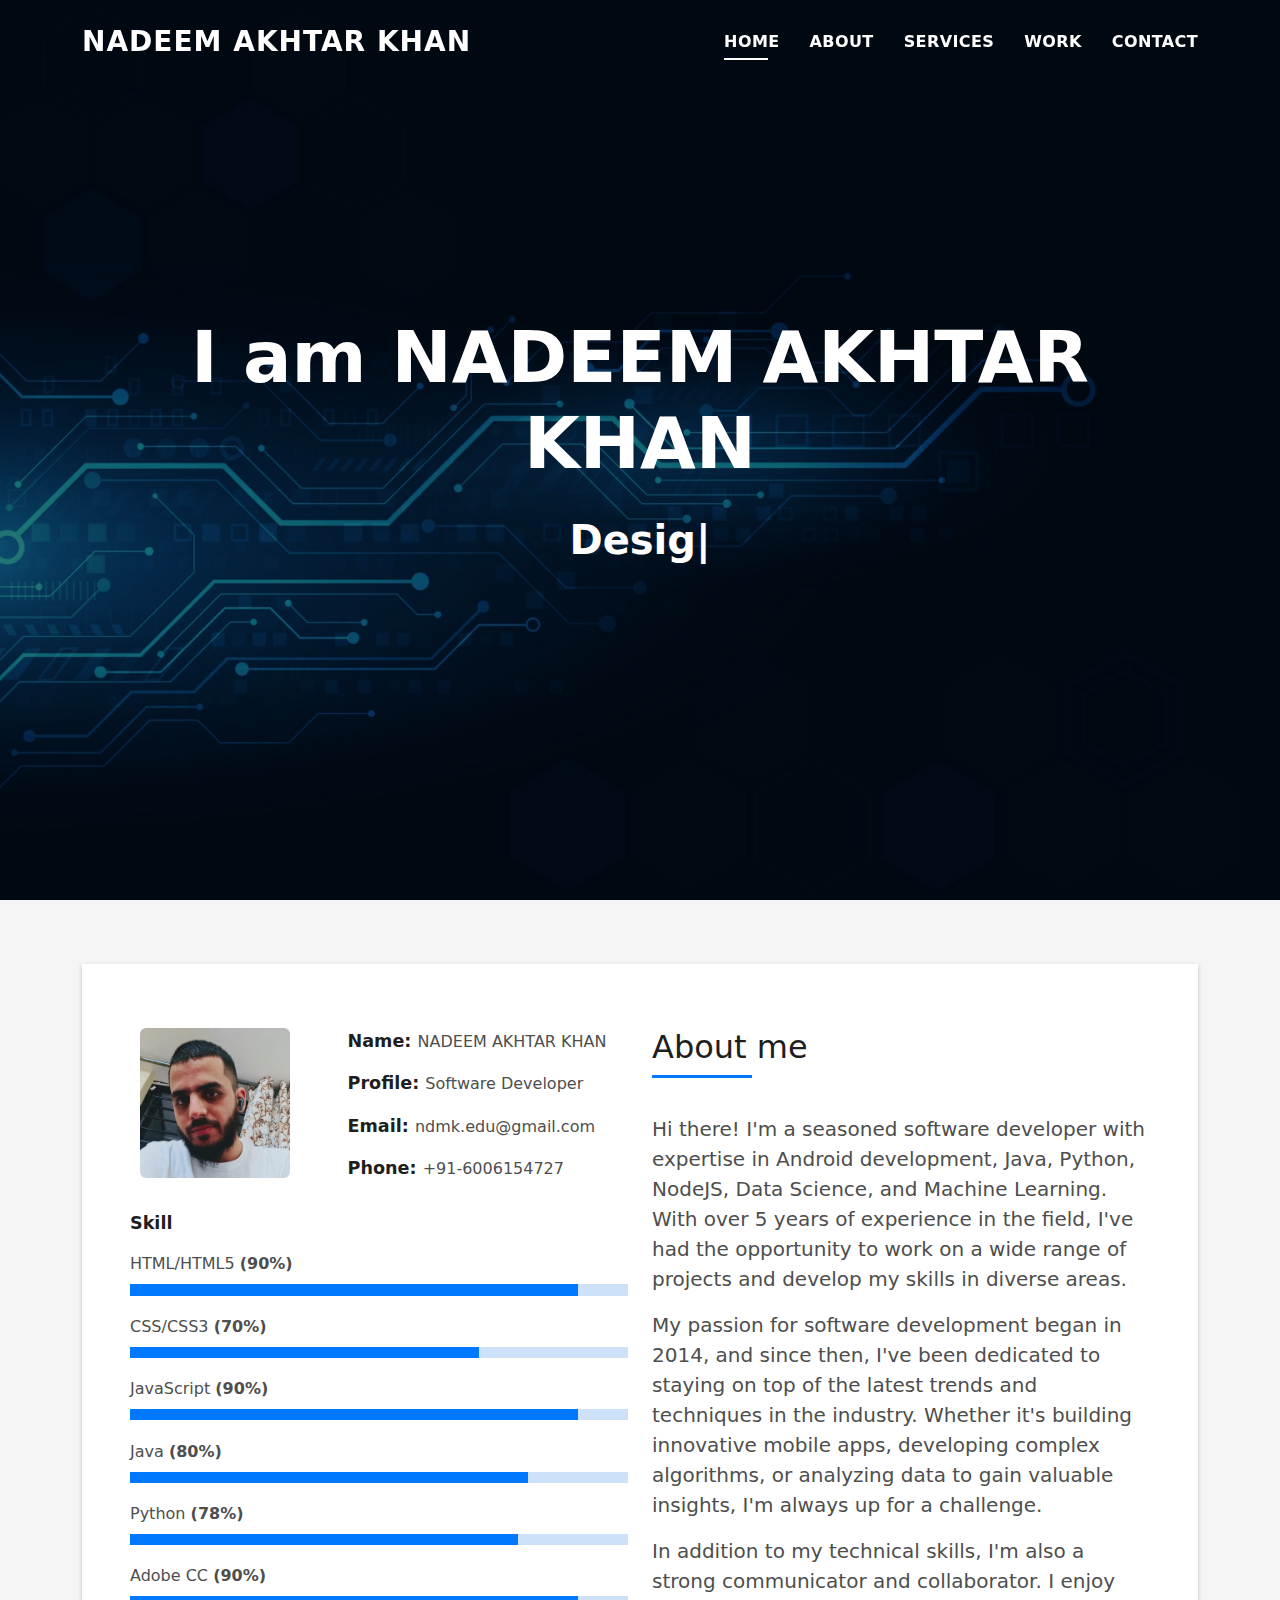
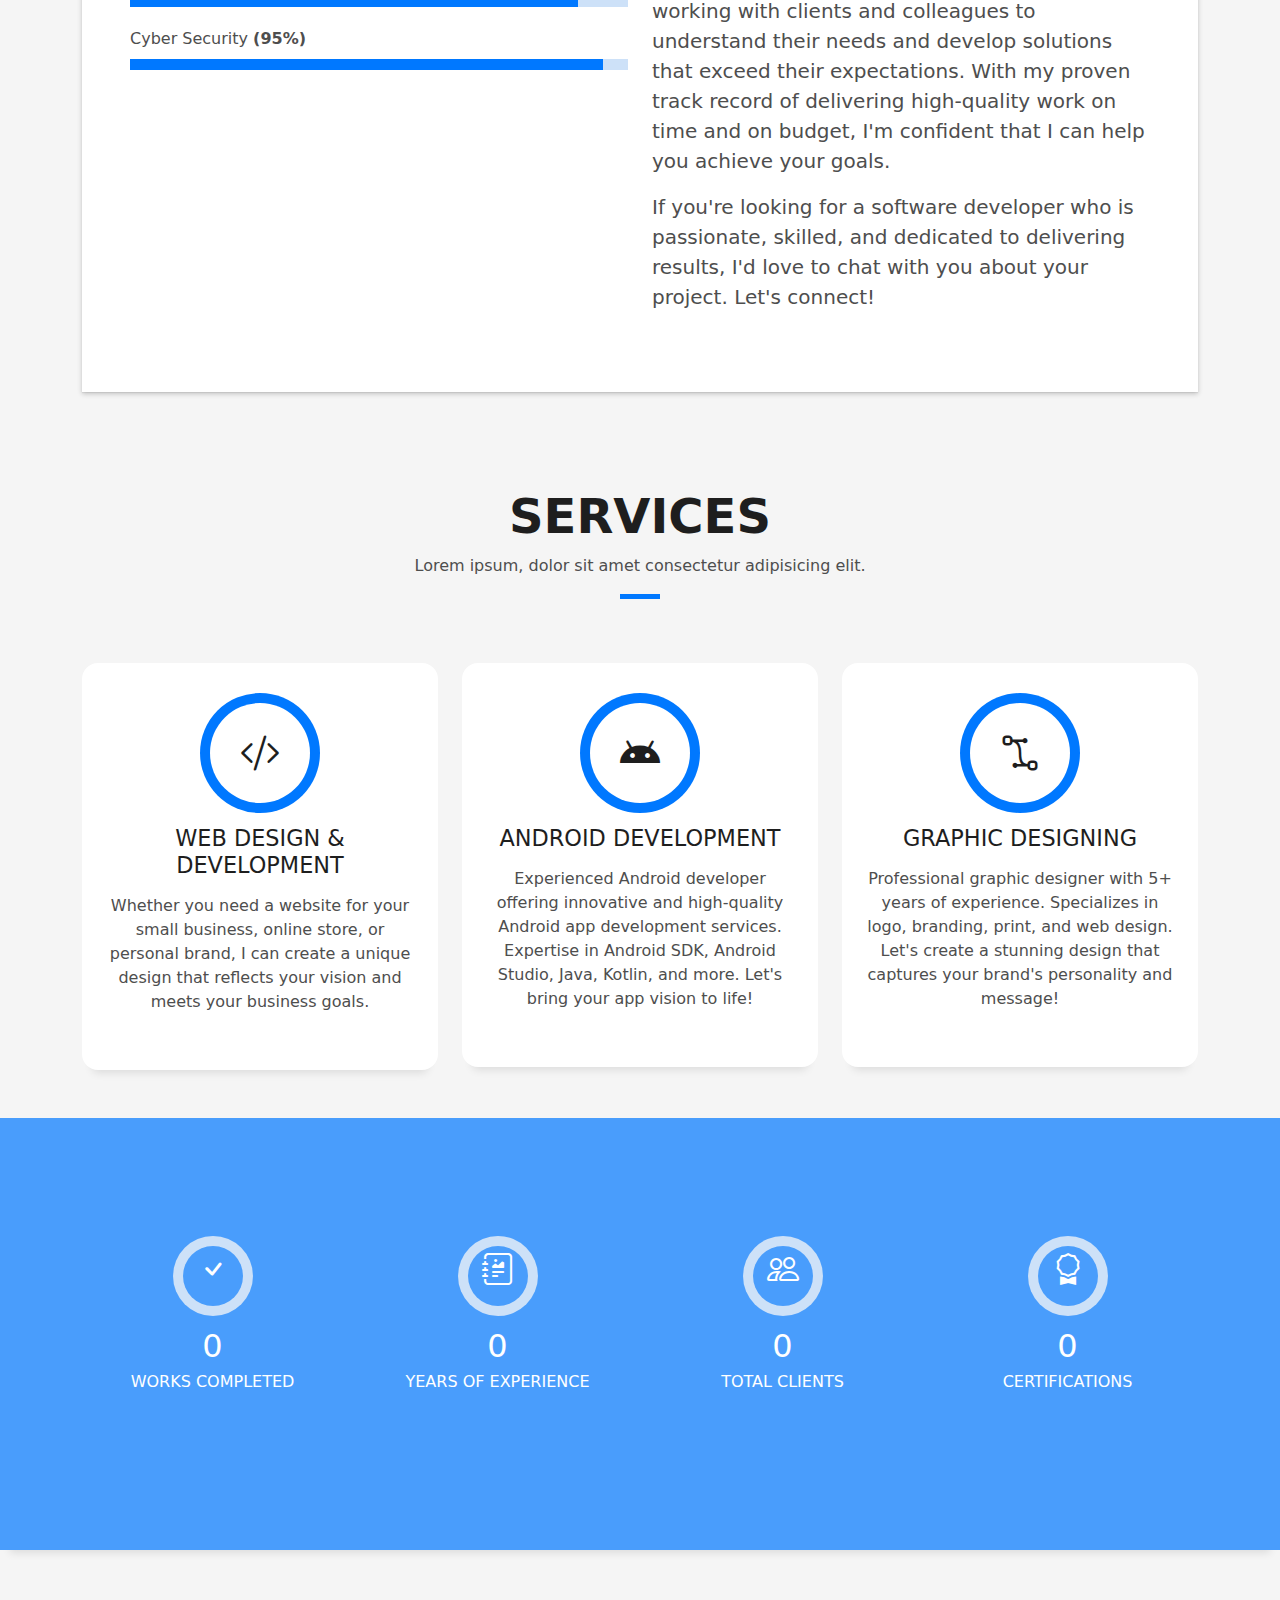
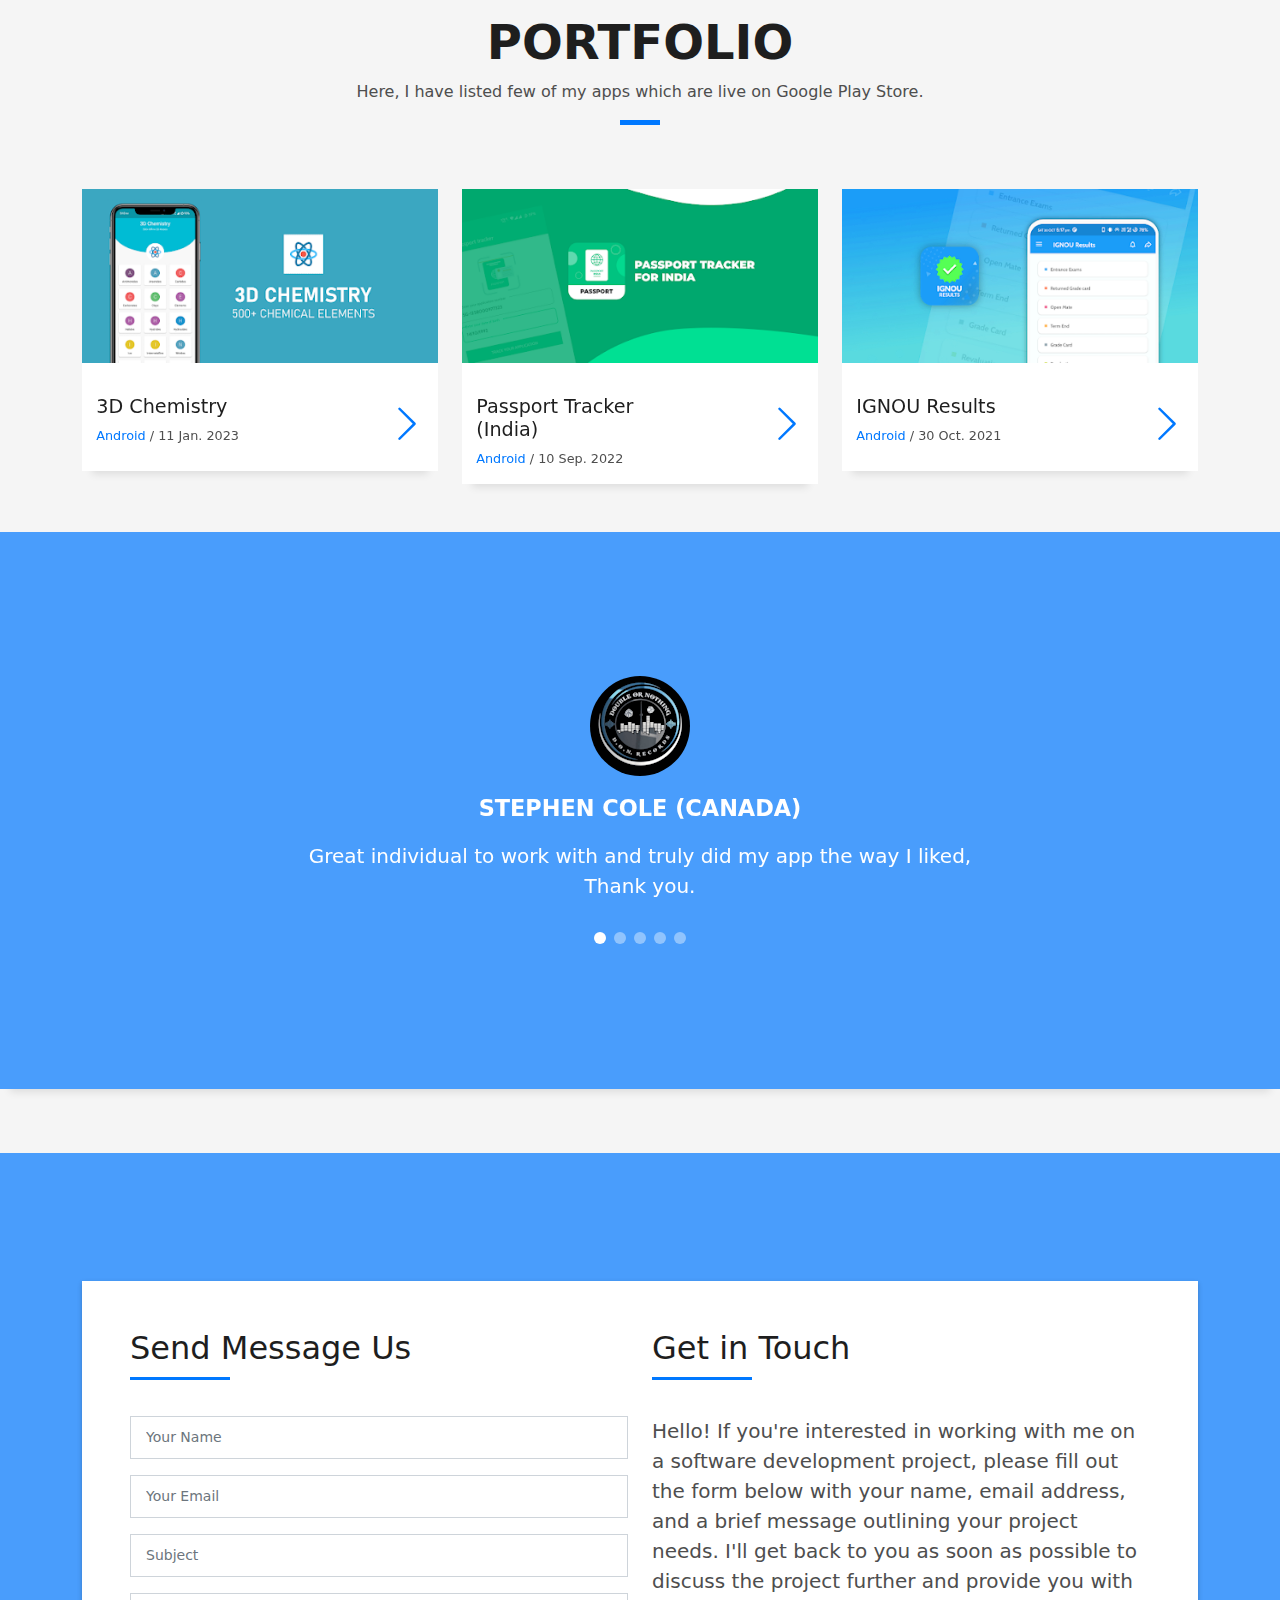
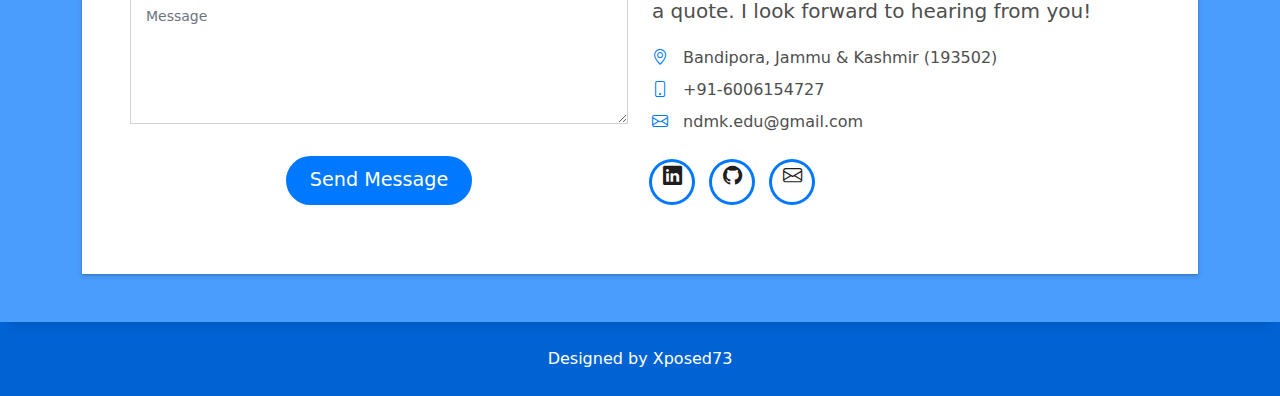
==== index.html @ eec12989 "Update index.html" ====
<!DOCTYPE html>
<html lang="en">

<head>
  <meta charset="utf-8">
  <meta content="width=device-width, initial-scale=1.0" name="viewport">

  <title>Nadeem Akhtar Khan</title>
  <meta content="" name="description">
  <meta content="" name="keywords">

  <!-- Favicons -->
  <link href="assets/img/favicon.png" rel="icon">
  <link href="assets/img/apple-touch-icon.png" rel="apple-touch-icon">

  <!-- Vendor CSS Files -->
  <link href="assets/vendor/bootstrap/css/bootstrap.min.css" rel="stylesheet">
  <link href="assets/vendor/bootstrap-icons/bootstrap-icons.css" rel="stylesheet">
  <link href="assets/vendor/glightbox/css/glightbox.min.css" rel="stylesheet">
  <link href="assets/vendor/swiper/swiper-bundle.min.css" rel="stylesheet">

  <!-- Template Main CSS File -->
  <link href="assets/css/style.css" rel="stylesheet">

  <!-- =======================================================
  * Template Name: DevFolio
  * Updated: Mar 10 2023 with Bootstrap v5.2.3
  * Template URL: https://bootstrapmade.com/devfolio-bootstrap-portfolio-html-template/
  * Author: BootstrapMade.com
  * License: https://bootstrapmade.com/license/
  ======================================================== -->
</head>

<body>

  <!-- ======= Header ======= -->
  <header id="header" class="fixed-top">
    <div class="container d-flex align-items-center justify-content-between">

      <h1 class="logo"><a href="index.html">NADEEM AKHTAR KHAN</a></h1>
      <!-- Uncomment below if you prefer to use an image logo -->
      <!-- <a href="index.html" class="logo"><img src="assets/img/logo.png" alt="" class="img-fluid"></a>-->

      <nav id="navbar" class="navbar">
        <ul>
          <li><a class="nav-link scrollto active" href="#hero">Home</a></li>
          <li><a class="nav-link scrollto" href="#about">About</a></li>
          <li><a class="nav-link scrollto" href="#services">Services</a></li>
          <li><a class="nav-link scrollto " href="#work">Work</a></li>
          <!-- <li><a class="nav-link scrollto " href="#blog">Blog</a></li>
          <li class="dropdown"><a href="#"><span>Drop Down</span> <i class="bi bi-chevron-down"></i></a>
            <ul>
              <li><a href="#">Drop Down 1</a></li>
              <li class="dropdown"><a href="#"><span>Deep Drop Down</span> <i class="bi bi-chevron-right"></i></a>
                <ul>
                  <li><a href="#">Deep Drop Down 1</a></li>
                  <li><a href="#">Deep Drop Down 2</a></li>
                  <li><a href="#">Deep Drop Down 3</a></li>
                  <li><a href="#">Deep Drop Down 4</a></li>
                  <li><a href="#">Deep Drop Down 5</a></li>
                </ul>
              </li>
              <li><a href="#">Drop Down 2</a></li>
              <li><a href="#">Drop Down 3</a></li>
              <li><a href="#">Drop Down 4</a></li>
            </ul>
          </li> -->
          <li><a class="nav-link scrollto" href="#contact">Contact</a></li>
        </ul>
        <i class="bi bi-list mobile-nav-toggle"></i>
      </nav><!-- .navbar -->

    </div>
  </header><!-- End Header -->

  <!-- ======= Hero Section ======= -->
  <div id="hero" class="hero route bg-image" style="background-image: url(assets/img/hero-bg.jpg)">
    <div class="overlay-itro"></div>
    <div class="hero-content display-table">
      <div class="table-cell">
        <div class="container">
          <!--<p class="display-6 color-d">Hello, world!</p>-->
          <h1 class="hero-title mb-4">I am NADEEM AKHTAR KHAN</h1>
          <p class="hero-subtitle"><span class="typed" data-typed-items="Designer, Developer, Freelancer, Cyber Security Professional"></span></p>
          <!-- <p class="pt-3"><a class="btn btn-primary btn js-scroll px-4" href="#about" role="button">Learn More</a></p> -->
        </div>
      </div>
    </div>
  </div><!-- End Hero Section -->

  <main id="main">

    <!-- ======= About Section ======= -->
    <section id="about" class="about-mf sect-pt4 route">
      <div class="container">
        <div class="row">
          <div class="col-sm-12">
            <div class="box-shadow-full">
              <div class="row">
                <div class="col-md-6">
                  <div class="row">
                    <div class="col-sm-6 col-md-5">
                      <div class="about-img">
                        <img src="assets/img/profile_img.jpg" class="img-fluid rounded b-shadow-a" width="150" height="150" alt="">
                      </div>
                    </div>
                    <div class="col-sm-6 col-md-7">
                      <div class="about-info">
                        <p><span class="title-s">Name: </span> <span>NADEEM AKHTAR KHAN</span></p>
                        <p><span class="title-s">Profile: </span> <span>Software Developer</span></p>
                        <p><span class="title-s">Email: </span> <span>ndmk.edu@gmail.com</span></p>
                        <p><span class="title-s">Phone: </span> <span>+91-6006154727</span></p>
                      </div>
                    </div>
                  </div>
                  <div class="skill-mf">
                    <p class="title-s">Skill</p>
                    
                    <span>HTML/HTML5</span> <span class="pull-right"><b>(90%)</b></span>
                    <div class="progress">
                      <div class="progress-bar" role="progressbar" style="width: 90%;" aria-valuenow="90" aria-valuemin="0" aria-valuemax="100"></div>
                    </div>

                    <span>CSS/CSS3</span> <span class="pull-right"><b>(70%)</b></span>
                    <div class="progress">
                      <div class="progress-bar" role="progressbar" style="width: 70%;" aria-valuenow="70" aria-valuemin="0" aria-valuemax="100"></div>
                    </div>

                    <span>JavaScript</span> <span class="pull-right"><b>(90%)</b></span>
                    <div class="progress">
                      <div class="progress-bar" role="progressbar" style="width: 90%;" aria-valuenow="90" aria-valuemin="0" aria-valuemax="100"></div>
                    </div>
        
                    <span>Java</span> <span class="pull-right"><b>(80%)</b></span>
                    <div class="progress">
                      <div class="progress-bar" role="progressbar" style="width: 80%;" aria-valuenow="80" aria-valuemin="0" aria-valuemax="100"></div>
                    </div>

                    <span>Python</span> <span class="pull-right"><b>(78%)</b></span>
                    <div class="progress">
                      <div class="progress-bar" role="progressbar" style="width: 78%;" aria-valuenow="78" aria-valuemin="0" aria-valuemax="100"></div>
                    </div>                 

                    <span>Adobe CC</span> <span class="pull-right"><b>(90%)</b></span>
                    <div class="progress">
                      <div class="progress-bar" role="progressbar" style="width: 90%;" aria-valuenow="90" aria-valuemin="0" aria-valuemax="100"></div>
                    </div>

                    <span>Cyber Security</span> <span class="pull-right"><b>(95%)</b></span>
                    <div class="progress">
                      <div class="progress-bar" role="progressbar" style="width: 95%;" aria-valuenow="95" aria-valuemin="0" aria-valuemax="100"></div>
                    </div>
              

                  </div>
                </div>
                <div class="col-md-6">
                  <div class="about-me pt-4 pt-md-0">
                    <div class="title-box-2">
                      <h5 class="title-left">
                        About me
                      </h5>
                    </div>
                  
                    <p class="lead">
                      Hi there! I'm a seasoned software developer with expertise in Android development, Java, Python, NodeJS, Data Science, and Machine Learning. With over 5 years of experience in the field, I've had the opportunity to work on a wide range of projects and develop my skills in diverse areas.
                    </p>

                    <p class="lead">
                      My passion for software development began in 2014, and since then, I've been dedicated to staying on top of the latest trends and techniques in the industry. Whether it's building innovative mobile apps, developing complex algorithms, or analyzing data to gain valuable insights, I'm always up for a challenge.
                    </p>

                    <p class="lead">
                      In addition to my technical skills, I'm also a strong communicator and collaborator. I enjoy working with clients and colleagues to understand their needs and develop solutions that exceed their expectations. With my proven track record of delivering high-quality work on time and on budget, I'm confident that I can help you achieve your goals.
                    </p>

                    <p class="lead">
                      If you're looking for a software developer who is passionate, skilled, and dedicated to delivering results, I'd love to chat with you about your project. Let's connect!
                    </p>

                  </div>
                </div>
              </div>
            </div>
          </div>
        </div>
      </div>
    </section><!-- End About Section -->

    <!-- ======= Services Section ======= -->
    <section id="services" class="services-mf pt-5 route">
      <div class="container">
        <div class="row">
          <div class="col-sm-12">
            <div class="title-box text-center">
              <h3 class="title-a">
                Services
              </h3>
              <p class="subtitle-a">
                Lorem ipsum, dolor sit amet consectetur adipisicing elit.
              </p>
              <div class="line-mf"></div>
            </div>
          </div>
        </div>
        
        <div class="row">
          
          <div class="col-md-4">
            <div class="service-box">
              <div class="service-ico">
                <span class="ico-circle"><i class="bi bi-code-slash"></i></span>
              </div>
              <div class="service-content">
                <h2 class="s-title">Web Design & Development</h2>
                <p class="s-description text-center">
                  Whether you need a website for your small business, online store, or personal brand, I can create a unique design that reflects your vision and meets your business goals. 
                </p>
              </div>
            </div>
          </div>

          <div class="col-md-4">
            <div class="service-box">
              <div class="service-ico">
                <span class="ico-circle"><i class="bi bi-android"></i></span>
              </div>
              <div class="service-content">
                <h2 class="s-title">Android Development</h2>
                <p class="s-description text-center">
                  Experienced Android developer offering innovative and high-quality Android app development services. Expertise in Android SDK, Android Studio, Java, Kotlin, and more. Let's bring your app vision to life!
                </p>
              </div>
            </div>
          </div>

          <div class="col-md-4">
            <div class="service-box">
              <div class="service-ico">
                <span class="ico-circle"><i class="bi bi-bezier2"></i></span>
              </div>
              <div class="service-content">
                <h2 class="s-title">Graphic Designing</h2>
                <p class="s-description text-center">
                  Professional graphic designer with 5+ years of experience. Specializes in logo, branding, print, and web design. Let's create a stunning design that captures your brand's personality and message!
                </p>
              </div>
            </div>
          </div>
                   
        </div>
      </div>
    </section><!-- End Services Section -->

    <!-- ======= Counter Section ======= -->
    <div class="section-counter paralax-mf bg-image" style="background-image: url(assets/img/counters-bg.jpg)">
      <div class="overlay-mf"></div>
      <div class="container position-relative">
        <div class="row">
          <div class="col-sm-3 col-lg-3">
            <div class="counter-box counter-box pt-4 pt-md-0">
              <div class="counter-ico">
                <span class="ico-circle"><i class="bi bi-check"></i></span>
              </div>
              <div class="counter-num">
                <p data-purecounter-start="0" data-purecounter-end="170" data-purecounter-duration="1" class="counter purecounter"></p>
                <span class="counter-text">WORKS COMPLETED</span>
              </div>
            </div>
          </div>
          <div class="col-sm-3 col-lg-3">
            <div class="counter-box pt-4 pt-md-0">
              <div class="counter-ico">
                <span class="ico-circle"><i class="bi bi-journal-richtext"></i></span>
              </div>
              <div class="counter-num">
                <p data-purecounter-start="0" data-purecounter-end="6" data-purecounter-duration="1" class="counter purecounter"></p>
                <span class="counter-text">YEARS OF EXPERIENCE</span>
              </div>
            </div>
          </div>
          <div class="col-sm-3 col-lg-3">
            <div class="counter-box pt-4 pt-md-0">
              <div class="counter-ico">
                <span class="ico-circle"><i class="bi bi-people"></i></span>
              </div>
              <div class="counter-num">
                <p data-purecounter-start="0" data-purecounter-end="100" data-purecounter-duration="1" class="counter purecounter"></p>
                <span class="counter-text">TOTAL CLIENTS</span>
              </div>
            </div>
          </div>
          <div class="col-sm-3 col-lg-3">
            <div class="counter-box pt-4 pt-md-0">
              <div class="counter-ico">
                <span class="ico-circle"><i class="bi bi-award"></i></span>
              </div>
              <div class="counter-num">
                <p data-purecounter-start="0" data-purecounter-end="7" data-purecounter-duration="1" class="counter purecounter"></p>
                <span class="counter-text">CERTIFICATIONS</span>
              </div>
            </div>
          </div>
        </div>
      </div>
    </div><!-- End Counter Section -->

    <!-- ======= Portfolio Section ======= -->
    <section id="work" class="portfolio-mf sect-pt4 route">
      <div class="container">
        <div class="row">
          <div class="col-sm-12">
            <div class="title-box text-center">
              <h3 class="title-a">
                Portfolio
              </h3>
              <p class="subtitle-a">
                Here, I have listed few of my apps which are live on Google Play Store.
              </p>
              <div class="line-mf"></div>
            </div>
          </div>
        </div>
        <div class="row">
          

          <div class="col-md-4">
            <div class="work-box">
              <a href="assets/img/3d_chem.png" data-gallery="portfolioGallery" class="portfolio-lightbox">
                <div class="work-img">
                  <img src="assets/img/3d_chem.png" alt="" class="img-fluid">
                </div>
              </a>
              <div class="work-content">
                <div class="row">
                  <div class="col-sm-8">
                    <h2 class="w-title">3D Chemistry</h2>
                    <div class="w-more">
                      <span class="w-ctegory">Android</span> / <span class="w-date">11 Jan. 2023</span>
                    </div>
                  </div>
                  <div class="col-sm-4">
                    <div class="w-like">
                      <a href="https://play.google.com/store/apps/details?id=com.md.chemistry3d"> <span class="bi bi-chevron-right"></span></a>
                    </div>
                  </div>
                </div>
              </div>
            </div>
          </div>  

          <div class="col-md-4">
            <div class="work-box">
              <a href="assets/img/passport_tracker.png" data-gallery="portfolioGallery" class="portfolio-lightbox">
                <div class="work-img">
                  <img src="assets/img/passport_tracker.png" alt="" class="img-fluid">
                </div>
              </a>
              <div class="work-content">
                <div class="row">
                  <div class="col-sm-8">
                    <h2 class="w-title">Passport Tracker (India)</h2>
                    <div class="w-more">
                      <span class="w-ctegory">Android</span> / <span class="w-date">10 Sep. 2022</span>
                    </div>
                  </div>
                  <div class="col-sm-4">
                    <div class="w-like">
                      <a href="https://play.google.com/store/apps/details?id=com.md.pptracker"> <span class="bi bi-chevron-right"></span></a>
                    </div>
                  </div>
                </div>
              </div>
            </div>
          </div>     
          
          <div class="col-md-4">
            <div class="work-box">
              <a href="assets/img/ignou_res.png" data-gallery="portfolioGallery" class="portfolio-lightbox">
                <div class="work-img">
                  <img src="assets/img/ignou_res.png" alt="" class="img-fluid">
                </div>
              </a>
              <div class="work-content">
                <div class="row">
                  <div class="col-sm-8">
                    <h2 class="w-title">IGNOU Results</h2>
                    <div class="w-more">
                      <span class="w-ctegory">Android</span> / <span class="w-date">30 Oct. 2021</span>
                    </div>
                  </div>
                  <div class="col-sm-4">
                    <div class="w-like">
                      <a href="https://play.google.com/store/apps/details?id=com.xainull.ignouresults"> <span class="bi bi-chevron-right"></span></a>
                    </div>
                  </div>
                </div>
              </div>
            </div>
          </div>  

        </div>
      </div>
    </section><!-- End Portfolio Section -->

    <!-- ======= Testimonials Section ======= -->
    <div class="testimonials paralax-mf bg-image" style="background-image: url(assets/img/overlay-bg.jpg)">
      <div class="overlay-mf"></div>
      <div class="container">
        <div class="row">
          <div class="col-md-12">

            <div class="testimonials-slider swiper" data-aos="fade-up" data-aos-delay="100">
              <div class="swiper-wrapper">

                <div class="swiper-slide">
                  <div class="testimonial-box">
                    <div class="author-test">
                      <img src="assets/img/web_1.png" alt="" class="rounded-circle b-shadow-a">
                      <span class="author">Stephen Cole (Canada)</span>
                    </div>
                    <div class="content-test">
                      <p class="description lead">
                        Great individual to work with and truly did my app the way I liked, Thank you.
                      </p>
                    </div>
                  </div>
                </div>

                <div class="swiper-slide">
                  <div class="testimonial-box">
                    <div class="author-test">
                      <img src="assets/img/web_2.png" alt="" class="rounded-circle b-shadow-a">
                      <span class="author">Qamar Gul (Pakistan)</span>
                    </div>
                    <div class="content-test">
                      <p class="description lead">
                        Thank you! It was a good experience!.
                      </p>
                    </div>
                  </div>
                </div>

                <div class="swiper-slide">
                  <div class="testimonial-box">
                    <div class="author-test">
                      <img src="assets/img/web_3.png" alt="" class="rounded-circle b-shadow-a">
                      <span class="author">Ideality Studios (Italy)</span>
                    </div>
                    <div class="content-test">
                      <p class="description lead">
                        Ottima esperienza con il venditore. veloce nella consegna molto professionale. Da consigliare.
                      </p>
                    </div>
                  </div>
                </div>

                <div class="swiper-slide">
                  <div class="testimonial-box">
                    <div class="author-test">
                      <img src="assets/img/web_4.png" alt="" class="rounded-circle b-shadow-a">
                      <span class="author">Radio Luna Web (Italy)</span>
                    </div>
                    <div class="content-test">
                      <p class="description lead">
                        Ottimo rivenditore professionale e sempre disponibile.
                      </p>
                    </div>
                  </div>
                </div>

                <div class="swiper-slide">
                  <div class="testimonial-box">
                    <div class="author-test">
                      <img src="assets/img/web_5.png" alt="" class="rounded-circle b-shadow-a">
                      <span class="author">Rich Clewes (United Kingdom)</span>
                    </div>
                    <div class="content-test">
                      <p class="description lead">
                        Excellent service thank you From Radio Lanarkshire..
                      </p>
                    </div>
                  </div>
                </div>           
                
                <!-- End testimonial item -->

                
              </div>
              <div class="swiper-pagination"></div>
            </div>

            <!-- <div id="testimonial-mf" class="owl-carousel owl-theme">
          
        </div> -->
          </div>
        </div>
      </div>
    </div><!-- End Testimonials Section -->

  
    <!-- ======= Contact Section ======= -->
    <section id="contact" class="paralax-mf footer-paralax bg-image sect-mt4 route" style="background-image: url(assets/img/overlay-bg.jpg)">
      <div class="overlay-mf"></div>
      <div class="container">
        <div class="row">
          <div class="col-sm-12">
            <div class="contact-mf">
              <div id="contact" class="box-shadow-full">
                <div class="row">
                  <div class="col-md-6">
                    <div class="title-box-2">
                      <h5 class="title-left">
                        Send Message Us
                      </h5>
                    </div>
                    <div>
                      <form action="forms/contact.php" method="post" role="form" class="php-email-form">
                        <div class="row">
                          <div class="col-md-12 mb-3">
                            <div class="form-group">
                              <input type="text" name="name" class="form-control" id="name" placeholder="Your Name" required>
                            </div>
                          </div>
                          <div class="col-md-12 mb-3">
                            <div class="form-group">
                              <input type="email" class="form-control" name="email" id="email" placeholder="Your Email" required>
                            </div>
                          </div>
                          <div class="col-md-12 mb-3">
                            <div class="form-group">
                              <input type="text" class="form-control" name="subject" id="subject" placeholder="Subject" required>
                            </div>
                          </div>
                          <div class="col-md-12">
                            <div class="form-group">
                              <textarea class="form-control" name="message" rows="5" placeholder="Message" required></textarea>
                            </div>
                          </div>
                          <div class="col-md-12 text-center my-3">
                            <div class="loading">Loading</div>
                            <div class="error-message"></div>
                            <div class="sent-message">Your message has been sent. Thank you!</div>
                          </div>
                          <div class="col-md-12 text-center">
                            <button type="submit" class="button button-a button-big button-rouded">Send Message</button>
                          </div>
                        </div>
                      </form>
                    </div>
                  </div>
                  <div class="col-md-6">
                    <div class="title-box-2 pt-4 pt-md-0">
                      <h5 class="title-left">
                        Get in Touch
                      </h5>
                    </div>
                    <div class="more-info">
                      <p class="lead">
                        Hello! If you're interested in working with me on a software development project, please fill out the form below with your name, email address, and a brief message outlining your project needs. I'll get back to you as soon as possible to discuss the project further and provide you with a quote. I look forward to hearing from you!
                      </p>
                      <ul class="list-ico">
                        <li><span class="bi bi-geo-alt"></span> Bandipora, Jammu & Kashmir (193502)</li>
                        <li><span class="bi bi-phone"></span> +91-6006154727</li>
                        <li><span class="bi bi-envelope"></span> ndmk.edu@gmail.com</li>
                      </ul>
                    </div>
                    <div class="socials">
                      <ul>                                
                        <li><a href="https://www.linkedin.com/in/xposed/"><span class="ico-circle"><i class="bi bi-linkedin"></i></span></a></li>
                        <li><a href="https://www.github.com/xposed73/"><span class="ico-circle"><i class="bi bi-github"></i></span></a></li>
                        <li><a href="mailto:ndmk.edu@gmail.com"><span class="ico-circle"><i class="bi bi-envelope"></i></span></a></li>
                      </ul>
                    </div>
                  </div>
                </div>
              </div>
            </div>
          </div>
        </div>
      </div>
    </section><!-- End Contact Section -->

  </main><!-- End #main -->

  <!-- ======= Footer ======= -->
  <footer>
    <div class="container">
      <div class="row">
        <div class="col-sm-12">
            <div class="credits">
              Designed by <a href="https://github.com/xposed73">Xposed73</a>
            </div>
          
        </div>
      </div>
    </div>
  </footer><!-- End  Footer -->

  <div id="preloader"></div>
  <a href="#" class="back-to-top d-flex align-items-center justify-content-center"><i class="bi bi-arrow-up-short"></i></a>

  <!-- Vendor JS Files -->
  <script src="assets/vendor/purecounter/purecounter_vanilla.js"></script>
  <script src="assets/vendor/bootstrap/js/bootstrap.bundle.min.js"></script>
  <script src="assets/vendor/glightbox/js/glightbox.min.js"></script>
  <script src="assets/vendor/swiper/swiper-bundle.min.js"></script>
  <script src="assets/vendor/typed.js/typed.min.js"></script>
  <script src="assets/vendor/php-email-form/validate.js"></script>

  <!-- Template Main JS File -->
  <script src="assets/js/main.js"></script>

</body>

</html>
---- assets/css/style.css ----
/**
* Template Name: DevFolio
* Updated: Mar 10 2023 with Bootstrap v5.2.3
* Template URL: https://bootstrapmade.com/devfolio-bootstrap-portfolio-html-template/
* Author: BootstrapMade.com
* License: https://bootstrapmade.com/license/
*/

/*--------------------------------------------------------------
# General
--------------------------------------------------------------*/
body {
  background-color: #f5f5f5;
  color: #4e4e4e;
}

h1,
h2,
h3,
h4,
h5,
h6 {
  color: #1e1e1e;
}

a {
  color: #1e1e1e;
  text-decoration: none;
  transition: all 0.5s ease-in-out;
}

a:hover {
  color: #0078ff;
  text-decoration: none;
  transition: all 0.5s ease-in-out;
}

.p-r {
  position: relative;
}

.color-a {
  text-decoration: none;
  color: #0078ff;
}

.color-d {
  color: #f5f5f5;
}

.color-text-a {
  text-decoration: none;
  color: #4e4e4e;
}

.box-shadow,
.card-blog,
.work-box,
.service-box,
.paralax-mf {
  box-shadow: 0 13px 8px -10px rgba(0, 0, 0, 0.1);
}

.box-shadow-a,
.button:hover {
  text-decoration: none;
  box-shadow: 0 0 0 4px #cde1f8;
}

.display-5 {
  font-size: 2.5rem;
  font-weight: 300;
  line-height: 1.1;
}

.display-6 {
  font-size: 2rem;
  font-weight: 300;
  line-height: 1.1;
}

.avatar {
  width: 32px;
  height: 32px;
  margin-right: 4px;
  overflow: hidden;
}

.bg-image {
  background-repeat: no-repeat;
  background-attachment: fixed;
  background-size: cover;
  background-position: center center;
}

@media (max-width: 1024px) {
  .bg-image {
    background-attachment: scroll;
  }
}

.overlay-mf {
  background-color: #0078ff;
}

.overlay-mf {
  position: absolute;
  top: 0;
  left: 0px;
  padding: 0;
  height: 100%;
  width: 100%;
  opacity: 0.7;
}

.paralax-mf {
  position: relative;
  padding: 8rem 0;
}

.display-table {
  width: 100%;
  height: 100%;
  display: table;
}

.table-cell {
  display: table-cell;
  vertical-align: middle;
}

/*--/ Sections /--*/
.sect-4 {
  padding: 4rem 0;
}

.sect-pt4 {
  padding-top: 4rem;
}

.sect-mt4 {
  margin-top: 4rem;
}

/*--/ Title s /--*/
.title-s {
  font-weight: 600;
  color: #1e1e1e;
  font-size: 1.1rem;
}

/*--/ Title A /--*/
.title-box {
  margin-bottom: 4rem;
}

.title-a {
  text-decoration: none;
  font-size: 3rem;
  font-weight: bold;
  text-transform: uppercase;
}

.subtitle-a {
  text-decoration: none;
  color: #4e4e4e;
}

.line-mf {
  width: 40px;
  height: 5px;
  background-color: #0078ff;
  margin: 0 auto;
}

/*--/ Title Left /--*/
.title-box-2 {
  margin-bottom: 3rem;
}

.title-left {
  font-size: 2rem;
  position: relative;
}

.title-left:before {
  content: "";
  position: absolute;
  height: 3px;
  background-color: #0078ff;
  width: 100px;
  bottom: -12px;
}

/*------/ Box /------*/
.box-pl2 {
  padding-left: 2rem;
}

.box-shadow-full {
  padding: 3rem 1.25rem;
  position: relative;
  background-color: #fff;
  margin-bottom: 3rem;
  z-index: 2;
  box-shadow: 0 1px 1px 0 rgba(0, 0, 0, 0.06), 0 2px 5px 0 rgba(0, 0, 0, 0.2);
}

@media (min-width: 768px) {
  .box-shadow-full {
    padding: 3rem;
  }
}

/*------/ Socials /------*/
.socials {
  padding: 1.5rem 0;
}

.socials ul li {
  display: inline-block;
}

.socials .ico-circle {
  height: 40px;
  width: 40px;
  font-size: 1.2rem;
  border-radius: 50%;
  line-height: 1.6;
  margin: 0 15px 0 0;
  box-shadow: 0 0 0 3px #0078ff;
  transition: all 500ms ease;
}

.socials .ico-circle:hover {
  background-color: #0078ff;
  color: #fff;
  box-shadow: 0 0 0 3px #cde1f8;
  transition: all 500ms ease;
}

/*------/ Ul resect /------*/
.ul-resect,
.widget-tags ul,
.widget-sidebar .list-sidebar,
.box-comments .list-comments,
.blog-wrapper .post-meta ul,
.list-ico,
.socials ul {
  list-style: none;
  padding-left: 0;
  margin-bottom: 0;
}

.list-ico {
  line-height: 2;
}

.list-ico span {
  color: #0078ff;
  margin-right: 10px;
}

/*------/ Ico Circle /------*/
.ico-circle {
  height: 100px;
  width: 100px;
  font-size: 2rem;
  border-radius: 50%;
  line-height: 1.55;
  margin: 0 auto;
  text-align: center;
  box-shadow: 0 0 0 10px #0078ff;
  display: block;
}

/*------/ Owl Carousel /------*/
.owl-theme .owl-dots {
  text-align: center;
  margin-top: 18px;
}

.owl-theme .owl-dots .owl-dot {
  display: inline-block;
}

.owl-theme .owl-dots .owl-dot span {
  width: 18px;
  height: 7px;
  margin: 5px 5px;
  background: #cde1f8;
  border: 0px solid #cde1f8;
  display: block;
  transition: all 0.6s ease-in-out;
  cursor: pointer;
}

.owl-theme .owl-dots .owl-dot:hover span {
  background-color: #cde1f8;
}

.owl-theme .owl-dots .owl-dot.active span {
  background-color: #1B1B1B;
  width: 25px;
}

/*--/ Scrolltop s /--*/
.scrolltop-mf {
  position: relative;
  display: none;
}

.scrolltop-mf span {
  z-index: 999;
  position: fixed;
  width: 42px;
  height: 42px;
  background-color: #0078ff;
  opacity: 0.7;
  font-size: 1.6rem;
  line-height: 1.5;
  text-align: center;
  color: #fff;
  top: auto;
  left: auto;
  right: 30px;
  bottom: 50px;
  cursor: pointer;
  border-radius: 50%;
}

/*--------------------------------------------------------------
# Back to top button
--------------------------------------------------------------*/
.back-to-top {
  position: fixed;
  visibility: hidden;
  opacity: 0;
  right: 15px;
  bottom: 15px;
  z-index: 996;
  background: #0078ff;
  width: 40px;
  height: 40px;
  border-radius: 50px;
  transition: all 0.4s;
}

.back-to-top i {
  font-size: 28px;
  color: #fff;
  line-height: 0;
}

.back-to-top:hover {
  background: #298eff;
  color: #fff;
}

.back-to-top.active {
  visibility: visible;
  opacity: 1;
}

/*------/ Prelaoder /------*/
#preloader {
  position: fixed;
  top: 0;
  left: 0;
  right: 0;
  bottom: 0;
  z-index: 9999;
  overflow: hidden;
  background: #fff;
}

#preloader:before {
  content: "";
  position: fixed;
  top: calc(50% - 30px);
  left: calc(50% - 30px);
  border: 6px solid #f2f2f2;
  border-top: 6px solid #0078ff;
  border-radius: 50%;
  width: 60px;
  height: 60px;
  animation: animate-preloader 1s linear infinite;
}

@keyframes animate-preloader {
  0% {
    transform: rotate(0deg);
  }

  100% {
    transform: rotate(360deg);
  }
}

/*------/ Button /------*/
.button {
  display: inline-block;
  padding: 0.3rem 0.6rem;
  text-align: center;
  vertical-align: middle;
  -webkit-user-select: none;
  -moz-user-select: none;
  user-select: none;
  font-size: 1rem;
  border-radius: 0.3rem;
  border: 1px solid transparent;
  transition: all 500ms ease;
  cursor: pointer;
}

.button:focus {
  outline: 0;
}

.button:hover {
  background-color: #0062d3;
  color: #fff;
  transition: all 500ms ease;
}

.button-a {
  text-decoration: none;
  background-color: #0078ff;
  color: #fff;
  border-color: #cde1f8;
}

.button-big {
  padding: 0.9rem 2.3rem;
  font-size: 1.2rem;
}

.button-rouded {
  border-radius: 5rem;
}

.btn-lg {
  padding: 0.5rem 1rem;
  font-size: 1.25rem;
  line-height: 1.5;
  border-radius: 0.3rem;
}

/*--------------------------------------------------------------
# Header
--------------------------------------------------------------*/
#header {
  transition: all 0.5s;
  z-index: 997;
  padding: 20px 0;
}

#header .logo {
  font-size: 28px;
  margin: 0;
  padding: 0;
  font-weight: 600;
  letter-spacing: 1px;
}

#header .logo a {
  color: #fff;
}

#header .logo img {
  max-height: 40px;
}

#header.header-scrolled {
  background: rgba(0, 0, 0, 0.9);
  padding: 12px 0;
}

/*--------------------------------------------------------------
# Navigation Menu
--------------------------------------------------------------*/
/**
* Desktop Navigation 
*/
.navbar {
  padding: 0;
}

.navbar ul {
  margin: 0;
  padding: 0;
  display: flex;
  list-style: none;
  align-items: center;
}

.navbar li {
  position: relative;
}

.navbar>ul>li {
  white-space: nowrap;
  padding: 10px 0 10px 30px;
}

.navbar a,
.navbar a:focus {
  display: flex;
  align-items: center;
  justify-content: space-between;
  color: #fff;
  font-size: 16px;
  font-weight: 600;
  padding: 0;
  white-space: nowrap;
  transition: 0.3s;
  letter-spacing: 0.4px;
  position: relative;
  text-transform: uppercase;
}

.navbar a i,
.navbar a:focus i {
  font-size: 12px;
  line-height: 0;
  margin-left: 5px;
}

.navbar>ul>li>a:before {
  content: "";
  position: absolute;
  width: 100%;
  height: 2px;
  bottom: -6px;
  left: 0;
  width: 0;
  background-color: #fff;
  visibility: hidden;
  transition: all 0.3s ease-in-out 0s;
}

.navbar a:hover:before,
.navbar li:hover>a:before,
.navbar .active:before {
  visibility: visible;
  width: 80%;
}

.navbar a:hover,
.navbar .active,
.navbar .active:focus,
.navbar li:hover>a {
  color: #fff;
}

.navbar .dropdown ul {
  display: block;
  position: absolute;
  left: 30px;
  top: calc(100% + 30px);
  margin: 0;
  padding: 10px 0;
  z-index: 99;
  opacity: 0;
  visibility: hidden;
  background: #fff;
  box-shadow: 0px 0px 30px rgba(127, 137, 161, 0.25);
  transition: 0.3s;
}

.navbar .dropdown ul li {
  min-width: 200px;
}

.navbar .dropdown ul a {
  padding: 10px 20px;
  font-size: 14px;
  text-transform: none;
  color: #4e4e4e;
}

.navbar .dropdown ul a i {
  font-size: 12px;
}

.navbar .dropdown ul a:hover,
.navbar .dropdown ul .active:hover,
.navbar .dropdown ul li:hover>a {
  color: #0078ff;
}

.navbar .dropdown:hover>ul {
  opacity: 1;
  top: 100%;
  visibility: visible;
}

.navbar .dropdown .dropdown ul {
  top: 0;
  left: calc(100% - 30px);
  visibility: hidden;
}

.navbar .dropdown .dropdown:hover>ul {
  opacity: 1;
  top: 0;
  left: 100%;
  visibility: visible;
}

@media (max-width: 1366px) {
  .navbar .dropdown .dropdown ul {
    left: -90%;
  }

  .navbar .dropdown .dropdown:hover>ul {
    left: -100%;
  }
}

/**
* Mobile Navigation 
*/
.mobile-nav-toggle {
  color: #fff;
  font-size: 28px;
  cursor: pointer;
  display: none;
  line-height: 0;
  transition: 0.5s;
}

@media (max-width: 991px) {
  .mobile-nav-toggle {
    display: block;
  }

  .navbar ul {
    display: none;
  }
}

.navbar-mobile {
  position: fixed;
  overflow: hidden;
  top: 0;
  right: 0;
  left: 0;
  bottom: 0;
  background: rgba(78, 78, 78, 0.9);
  transition: 0.3s;
  z-index: 999;
}

.navbar-mobile .mobile-nav-toggle {
  position: absolute;
  top: 15px;
  right: 15px;
}

.navbar-mobile ul {
  display: block;
  position: absolute;
  top: 55px;
  right: 15px;
  bottom: 15px;
  left: 15px;
  padding: 10px 0;
  background-color: #fff;
  overflow-y: auto;
  transition: 0.3s;
}

.navbar-mobile>ul>li {
  padding: 0;
}

.navbar-mobile a:hover:before,
.navbar-mobile li:hover>a:before,
.navbar-mobile .active:before {
  visibility: hidden;
}

.navbar-mobile a,
.navbar-mobile a:focus {
  padding: 10px 20px;
  font-size: 15px;
  color: #4e4e4e;
}

.navbar-mobile a:hover,
.navbar-mobile .active,
.navbar-mobile li:hover>a {
  color: #0078ff;
}

.navbar-mobile .getstarted,
.navbar-mobile .getstarted:focus {
  margin: 15px;
}

.navbar-mobile .dropdown ul {
  position: static;
  display: none;
  margin: 10px 20px;
  padding: 10px 0;
  z-index: 99;
  opacity: 1;
  visibility: visible;
  background: #fff;
  box-shadow: 0px 0px 30px rgba(127, 137, 161, 0.25);
}

.navbar-mobile .dropdown ul li {
  min-width: 200px;
}

.navbar-mobile .dropdown ul a {
  padding: 10px 20px;
}

.navbar-mobile .dropdown ul a i {
  font-size: 12px;
}

.navbar-mobile .dropdown ul a:hover,
.navbar-mobile .dropdown ul .active:hover,
.navbar-mobile .dropdown ul li:hover>a {
  color: #0078ff;
}

.navbar-mobile .dropdown>.dropdown-active {
  display: block;
}

/*--------------------------------------------------------------
# Hero Section
--------------------------------------------------------------*/
.hero {
  height: 100vh;
  position: relative;
  color: #fff;
}

.hero .hero-content {
  text-align: center;
  position: absolute;
}

.hero .overlay-itro {
  background-color: rgba(0, 0, 0, 0.6);
  position: absolute;
  top: 0;
  left: 0px;
  padding: 0;
  height: 100%;
  width: 100%;
  opacity: 0.9;
}

.hero .hero-title {
  color: #fff;
  font-weight: 600;
  font-size: 3rem;
}

@media (min-width: 768px) {
  .hero .hero-title {
    font-size: 4.5rem;
  }
}

.hero .hero-subtitle {
  font-size: 1.5rem;
  font-weight: 600;
}

@media (min-width: 768px) {
  .hero .hero-subtitle {
    font-size: 2.5rem;
  }
}

.hero .text-slider-items {
  display: none;
}

.hero-single {
  height: 350px;
}

.hero-single .hero-content {
  margin-top: 30px;
}

.hero-single .hero-title {
  text-transform: uppercase;
  font-size: 3rem;
}

@media (min-width: 768px) {
  .hero-single .hero-title {
    font-size: 3.5rem;
  }
}

.hero-single .breadcrumb {
  background-color: transparent;
  color: #0078ff;
}

.hero-single .breadcrumb .breadcrumb-item:before {
  color: #cde1f8;
}

.hero-single .breadcrumb .breadcrumb-item.active {
  color: #cde1f8;
}

.hero-single .breadcrumb a {
  color: #fff;
}

/*--------------------------------------------------------------
# About
--------------------------------------------------------------*/
.about-mf .box-shadow-full {
  padding-top: 4rem;
  padding-bottom: 4rem;
}

.about-mf .about-img {
  margin-bottom: 2rem;
}

.about-mf .about-img img {
  margin-left: 10px;
}

@media (min-width: 767px) {
  .about-mf .box-pl2 {
    margin-top: 3rem;
    padding-left: 0rem;
  }
}

.skill-mf span {
  color: #4e4e4e;
}

.skill-mf .progress {
  background-color: #cde1f8;
  margin: 0.5rem 0 1.2rem 0;
  border-radius: 0;
  height: 0.7rem;
}

.skill-mf .progress .progress-bar {
  height: 0.7rem;
  background-color: #0078ff;
}

/*--------------------------------------------------------------
# Services
--------------------------------------------------------------*/
.service-box {
  background-color: #fff;
  padding: 2.5rem 1.3rem;
  border-radius: 1rem;
  margin-bottom: 3rem;
  text-align: center;
}

.service-box:hover .ico-circle {
  transition: all 500ms ease;
  color: #fff;
  background-color: #0078ff;
  box-shadow: 0 0 0 10px #cde1f8;
}

.service-box .service-ico {
  margin-bottom: 1rem;
  color: #1e1e1e;
}

.service-box .ico-circle {
  transition: all 500ms ease;
  display: inline-flex;
  align-items: center;
  justify-content: center;
}

.service-box .ico-circle i {
  line-height: 0;
  font-size: 40px;
}

.service-box .s-title {
  font-size: 1.4rem;
  text-transform: uppercase;
  text-align: center;
  padding: 0.4rem 0;
}

.service-box .s-description {
  color: #4e4e4e;
}

/*--------------------------------------------------------------
# Counter
--------------------------------------------------------------*/
.counter-box {
  color: #fff;
  text-align: center;
}

@media (min-width: 577px) {
  .counter-box {
    margin-bottom: 1.8rem;
  }
}

.counter-ico {
  margin-bottom: 1rem;
}

.counter-ico .ico-circle {
  height: 60px;
  width: 60px;
  line-height: 1.5;
  box-shadow: 0 0 0 10px #cde1f8;
}

.counter-num .counter {
  font-size: 2rem;
  margin-bottom: 0;
}

/*--------------------------------------------------------------
# Portfolio
--------------------------------------------------------------*/
.work-box {
  margin-bottom: 3rem;
  -webkit-backface-visibility: hidden;
  backface-visibility: hidden;
  background-color: #fff;
}

.work-box:hover img {
  transform: scale(1.3);
}

.work-img {
  display: block;
  overflow: hidden;
}

.work-img img {
  transition: all 1s;
}

.work-content {
  padding: 2rem 3% 1rem 4%;
}

.work-content .w-more {
  color: #4e4e4e;
  font-size: 0.8rem;
}

.work-content .w-more .w-ctegory {
  color: #0078ff;
}

.work-content .w-like {
  font-size: 2.5rem;
  color: #0078ff;
  float: right;
}

.work-content .w-like a {
  color: #0078ff;
}

.work-content .w-like .num-like {
  font-size: 0.7rem;
}

.w-title {
  font-size: 1.2rem;
}

/*--------------------------------------------------------------
# Portfolio Details
--------------------------------------------------------------*/
.portfolio-details {
  padding-top: 40px;
}

.portfolio-details .portfolio-details-slider img {
  width: 100%;
}

.portfolio-details .portfolio-details-slider .swiper-pagination {
  margin-top: 20px;
  position: relative;
}

.portfolio-details .portfolio-details-slider .swiper-pagination .swiper-pagination-bullet {
  width: 12px;
  height: 12px;
  background-color: #fff;
  opacity: 1;
  border: 1px solid #0078ff;
}

.portfolio-details .portfolio-details-slider .swiper-pagination .swiper-pagination-bullet-active {
  background-color: #0078ff;
}

.portfolio-details .portfolio-info {
  padding: 30px;
  box-shadow: 0px 0 30px rgba(78, 78, 78, 0.08);
}

.portfolio-details .portfolio-info h3 {
  font-size: 22px;
  font-weight: 700;
  margin-bottom: 20px;
  padding-bottom: 20px;
  border-bottom: 1px solid #eee;
}

.portfolio-details .portfolio-info ul {
  list-style: none;
  padding: 0;
  font-size: 15px;
}

.portfolio-details .portfolio-info ul li+li {
  margin-top: 10px;
}

.portfolio-details .portfolio-description {
  padding-top: 30px;
}

.portfolio-details .portfolio-description h2 {
  font-size: 26px;
  font-weight: 700;
  margin-bottom: 20px;
}

.portfolio-details .portfolio-description p {
  padding: 0;
}

/*--------------------------------------------------------------
# Testimonials
--------------------------------------------------------------*/
.testimonial-box {
  color: #fff;
  text-align: center;
}

.testimonial-box .author-test {
  margin-top: 1rem;
}

.testimonial-box .author-test img {
  margin: 0 auto;
}

.testimonial-box .author {
  color: #fff;
  text-transform: uppercase;
  font-weight: 600;
  margin: 1rem 0;
  display: block;
  font-size: 1.4rem;
}

.testimonial-box .comit {
  font-size: 2rem;
  color: #0078ff;
  background-color: #fff;
  width: 52px;
  height: 52px;
  display: block;
  margin: 0 auto;
  border-radius: 50%;
  line-height: 1.6;
}

@media (min-width: 768px) {
  .testimonial-box .description {
    padding: 0 5rem;
  }
}

@media (min-width: 992px) {
  .testimonial-box .description {
    padding: 0 8rem;
  }
}

@media (min-width: 1200px) {
  .testimonial-box .description {
    padding: 0 13rem;
  }
}

.swiper-pagination {
  margin-top: 20px;
  position: relative;
}

.swiper-pagination .swiper-pagination-bullet {
  width: 12px;
  height: 12px;
  background-color: rgba(255, 255, 255, 0.4);
  opacity: 1;
}

.swiper-pagination .swiper-pagination-bullet-active {
  background-color: #fff;
}

/*--------------------------------------------------------------
# Contact
--------------------------------------------------------------*/
.footer-paralax {
  padding: 4rem 0 0 0;
}

.contact-mf {
  margin-top: 4rem;
}

@media (min-width: 767px) {
  .contact-mf .box-pl2 {
    margin-top: 3rem;
    padding-left: 0rem;
  }
}

.php-email-form .error-message {
  display: none;
  color: #fff;
  background: #ed3c0d;
  text-align: center;
  padding: 15px;
  font-weight: 600;
}

.php-email-form .sent-message {
  display: none;
  color: #fff;
  background: #18d26e;
  text-align: center;
  padding: 15px;
  font-weight: 600;
}

.php-email-form .loading {
  display: none;
  background: #fff;
  text-align: center;
  padding: 15px;
}

.php-email-form .loading:before {
  content: "";
  display: inline-block;
  border-radius: 50%;
  width: 24px;
  height: 24px;
  margin: 0 10px -6px 0;
  border: 3px solid #18d26e;
  border-top-color: #eee;
  animation: animate-loading 1s linear infinite;
}

.php-email-form input,
.php-email-form textarea {
  border-radius: 0;
  box-shadow: none;
  font-size: 14px;
}

.php-email-form input:focus,
.php-email-form textarea:focus {
  border-color: #0078ff;
}

.php-email-form input {
  padding: 10px 15px;
}

.php-email-form textarea {
  padding: 12px 15px;
  margin-bottom: 0;
}

.php-email-form button[type=submit] {
  background: #0078ff;
  border: 0;
  padding: 10px 24px;
  color: #fff;
  transition: 0.4s;
}

.php-email-form button[type=submit]:hover {
  background: #3393ff;
}

@keyframes animate-loading {
  0% {
    transform: rotate(0deg);
  }

  100% {
    transform: rotate(360deg);
  }
}

/*--------------------------------------------------------------
# Blog
--------------------------------------------------------------*/
@media (min-width: 767px) {
  .card-blog {
    margin-bottom: 3rem;
  }
}

.card-blog .card-body {
  position: relative;
}

.card-blog .card-category-box {
  position: absolute;
  text-align: center;
  top: -16px;
  left: 15px;
  right: 15px;
  line-height: 25px;
  overflow: hidden;
}

.card-blog .card-category {
  display: inline-block;
  color: #fff;
  padding: 0 15px 5px;
  overflow: hidden;
  background-color: #0078ff;
  border-radius: 4px;
}

.card-blog .card-category .category {
  color: #fff;
  display: inline-block;
  text-transform: uppercase;
  font-size: 0.7rem;
  letter-spacing: 0.1px;
  margin-bottom: 0;
}

.card-blog .card-title {
  font-size: 1.3rem;
  margin-top: 0.6rem;
}

.card-blog .card-description {
  color: #4e4e4e;
}

.card-blog .post-author {
  display: inline-block;
}

.card-blog .post-date {
  color: #4e4e4e;
  display: inline-block;
  float: right;
}

/*--------------------------------------------------------------
# Blog Single
--------------------------------------------------------------*/
.post-box,
.form-comments,
.box-comments,
.widget-sidebar {
  padding: 2rem;
  background-color: #fff;
  margin-bottom: 3rem;
}

@media (min-width: 768px) {

  .post-box,
  .form-comments,
  .box-comments,
  .widget-sidebar {
    padding: 3rem;
  }
}

.blog-wrapper .article-title {
  font-size: 1.5rem;
}

@media (min-width: 768px) {
  .blog-wrapper .article-title {
    font-size: 1.9rem;
  }
}

.blog-wrapper .post-meta {
  margin: 1rem 0;
}

.blog-wrapper .post-meta ul {
  border-left: 4px solid #0078ff;
  margin-top: 1rem;
}

.blog-wrapper .post-meta ul li {
  display: inline-block;
  margin-left: 15px;
}

.blog-wrapper .post-meta ul a {
  color: #0078ff;
}

.blog-wrapper .post-meta ul span {
  color: #1e1e1e;
}

.blog-wrapper .blockquote {
  border-left: 4px solid #0078ff;
  padding: 18px;
  font-style: italic;
}

/*------/ Comments /------*/
.box-comments .list-comments li {
  padding-bottom: 40px;
}

.box-comments .list-comments .comment-avatar {
  display: table-cell;
  vertical-align: top;
}

.box-comments .list-comments .comment-avatar img {
  width: 80px;
  height: 80px;
}

.box-comments .list-comments .comment-author {
  font-size: 1.3rem;
}

@media (min-width: 768px) {
  .box-comments .list-comments .comment-author {
    font-size: 1.5rem;
  }
}

.box-comments .list-comments .comment-details {
  display: table-cell;
  vertical-align: top;
  padding-left: 25px;
}

.box-comments .list-comments a {
  color: #0078ff;
}

.box-comments .list-comments span {
  color: #1e1e1e;
  font-style: italic;
}

.box-comments .comment-children {
  margin-left: 40px;
}

/*------/ Sidebar /------*/
.widget-sidebar .sidebar-title {
  font-size: 1.6rem;
  font-weight: 600;
  border-left: 5px solid #0078ff;
  padding-left: 15px;
  text-transform: uppercase;
  margin-bottom: 1.5rem;
}

.widget-sidebar .list-sidebar li {
  position: relative;
  padding: 6px 0 6px 24px;
}

.widget-sidebar .list-sidebar li:before {
  position: absolute;
  content: "";
  width: 10px;
  height: 1px;
  left: 0;
  background-color: #0078ff;
  top: 20px;
}

.sidebar-search input {
  background-color: #fff;
  border-radius: 0;
  transition: all 0.5s ease-in-out;
}

.sidebar-search .btn-search {
  background-color: #0078ff;
  border-color: #0078ff;
  border-radius: 0;
  padding-left: 20px;
  padding-right: 20px;
}

.widget-tags ul li {
  display: inline-block;
  background-color: #0078ff;
  padding: 0.2rem 0.6rem;
  margin-bottom: 0.5rem;
  border-radius: 15px;
}

.widget-tags ul li a {
  color: #fff;
}

/*--------------------------------------------------------------
# Footer
--------------------------------------------------------------*/
footer {
  text-align: center;
  color: #fff;
  padding: 25px 0;
  background: #0062d3;
}

footer .copyright {
  margin-bottom: 0.3rem;
}

footer .credits {
  margin-bottom: 0;
}

footer .credits a {
  color: #fff;
}
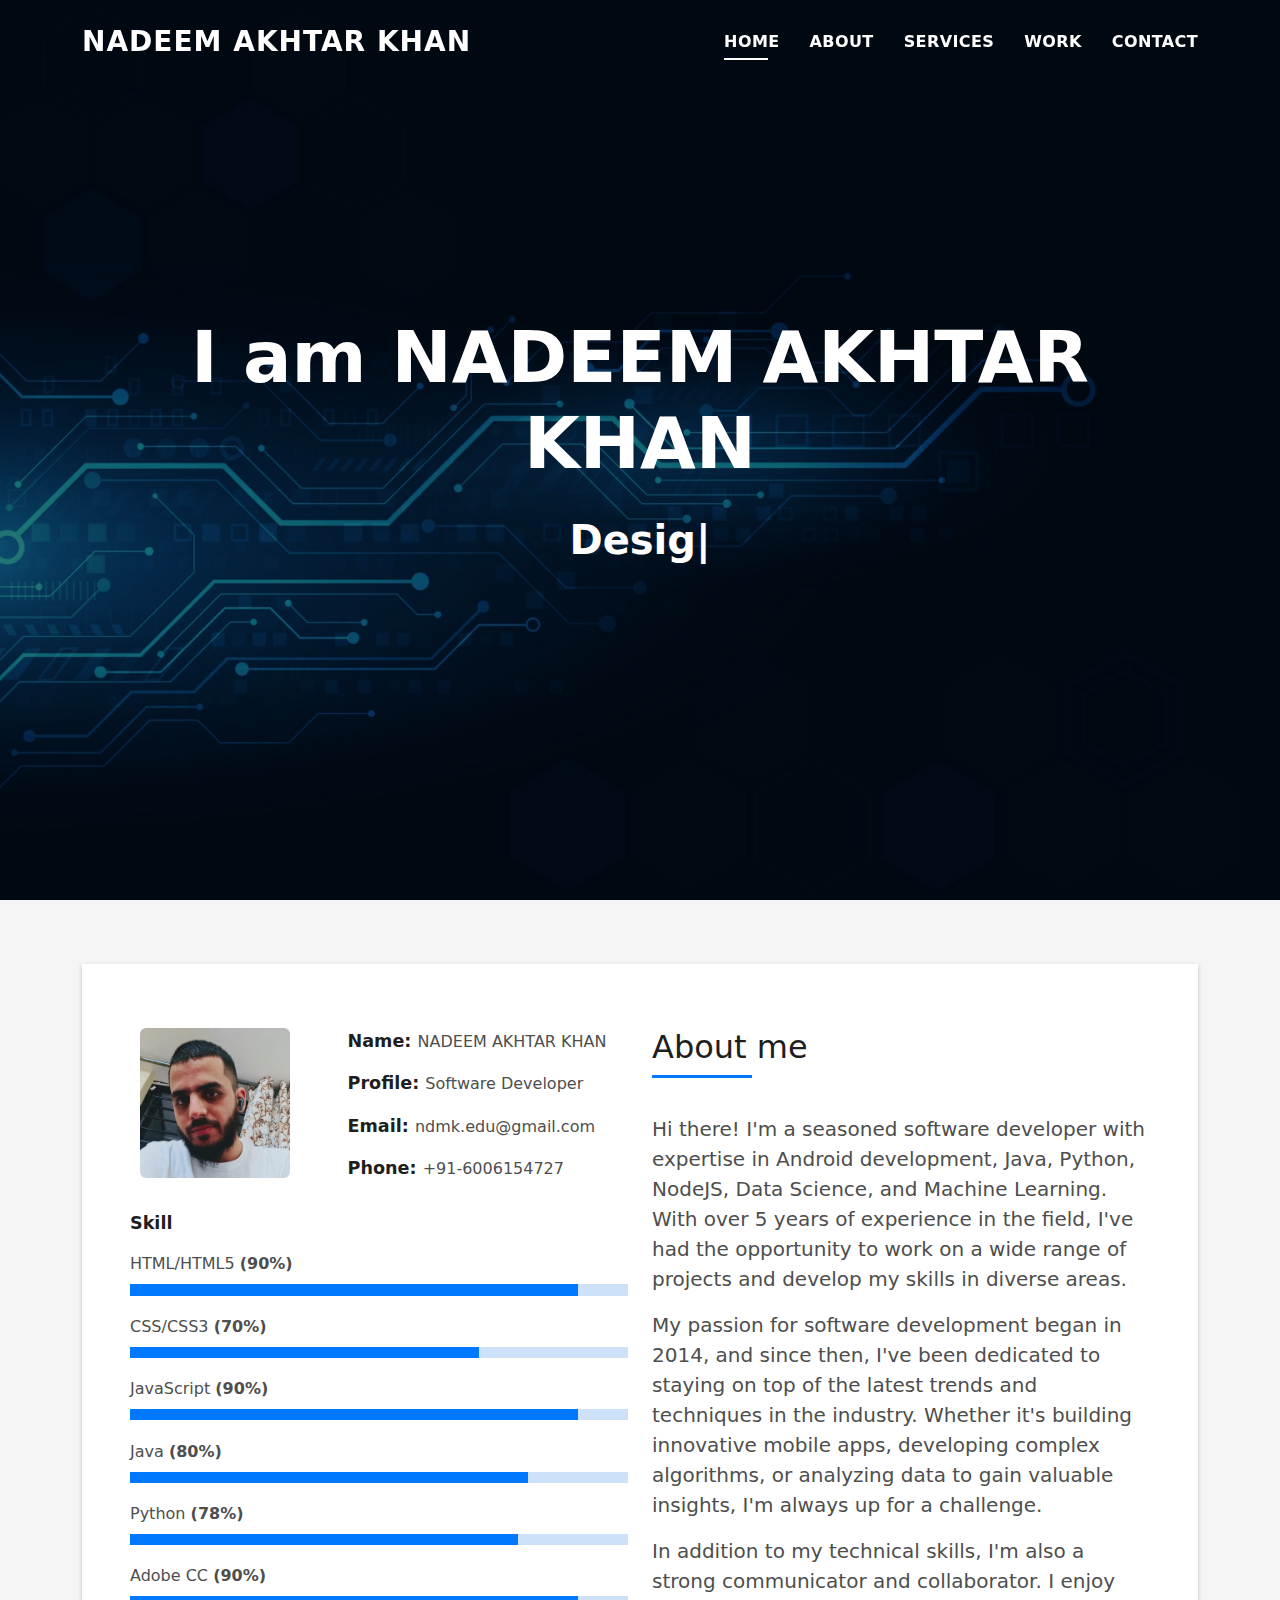
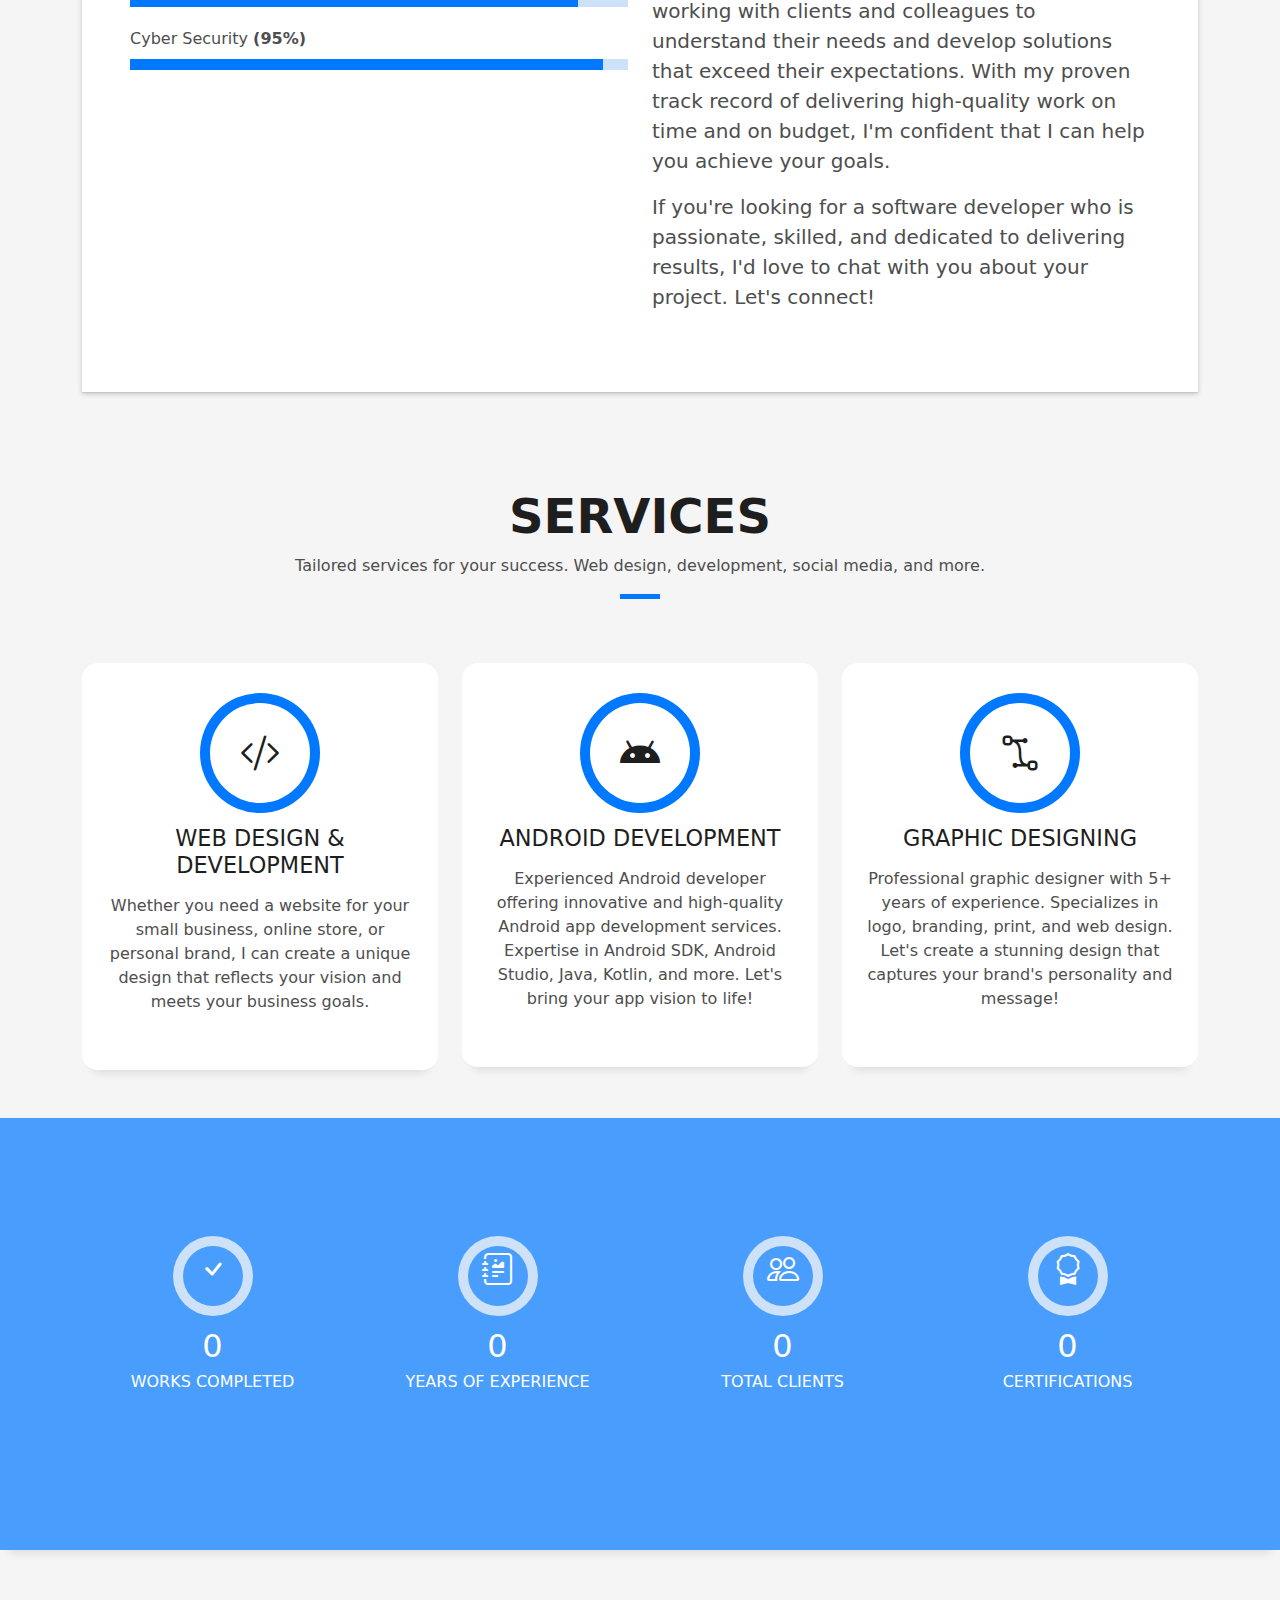
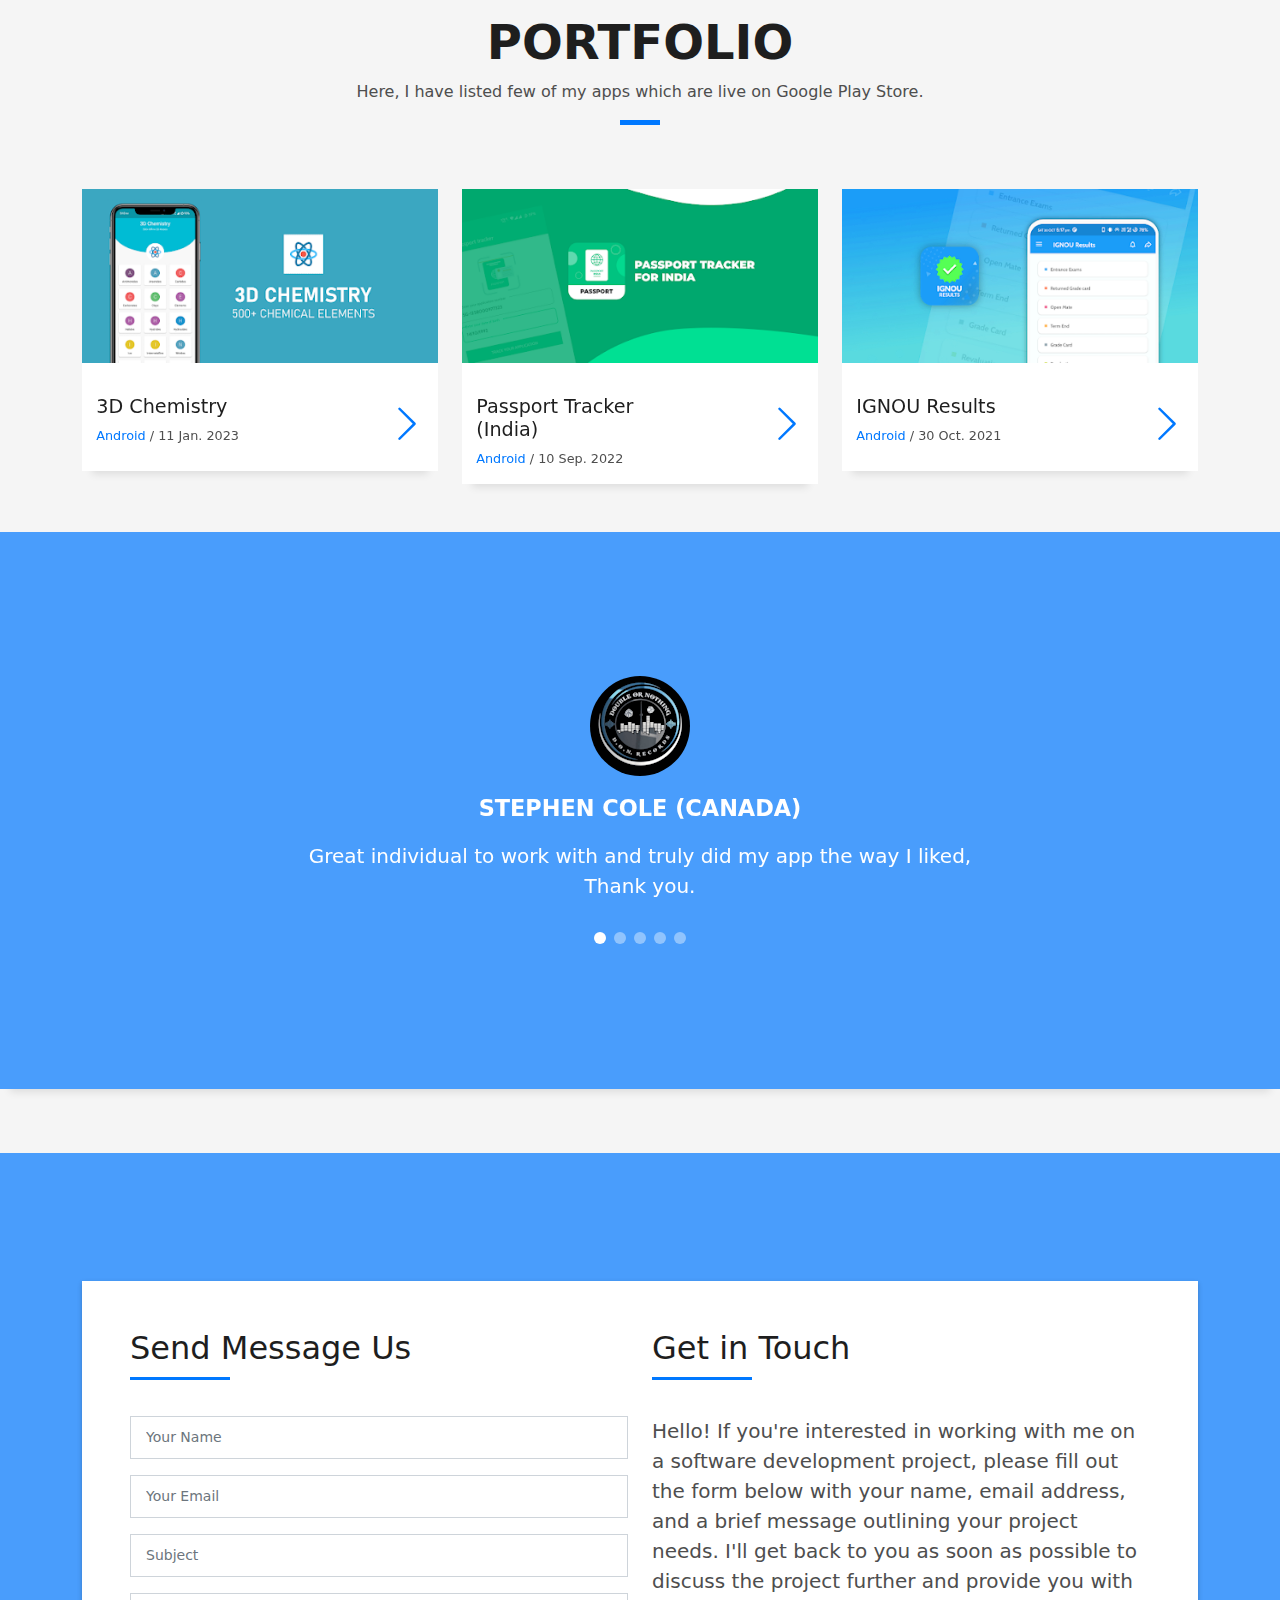
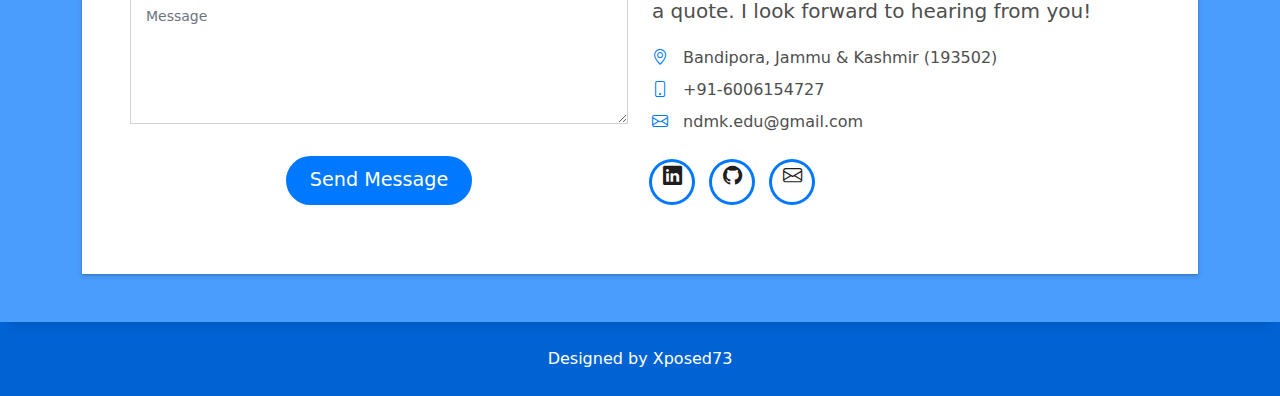
==== commit cee3b2a2: "Update index.html" ====
--- a/index.html
+++ b/index.html
@@ -197,7 +197,7 @@
                 Services
               </h3>
               <p class="subtitle-a">
-                Lorem ipsum, dolor sit amet consectetur adipisicing elit.
+                Tailored services for your success. Web design, development, social media, and more.
               </p>
               <div class="line-mf"></div>
             </div>
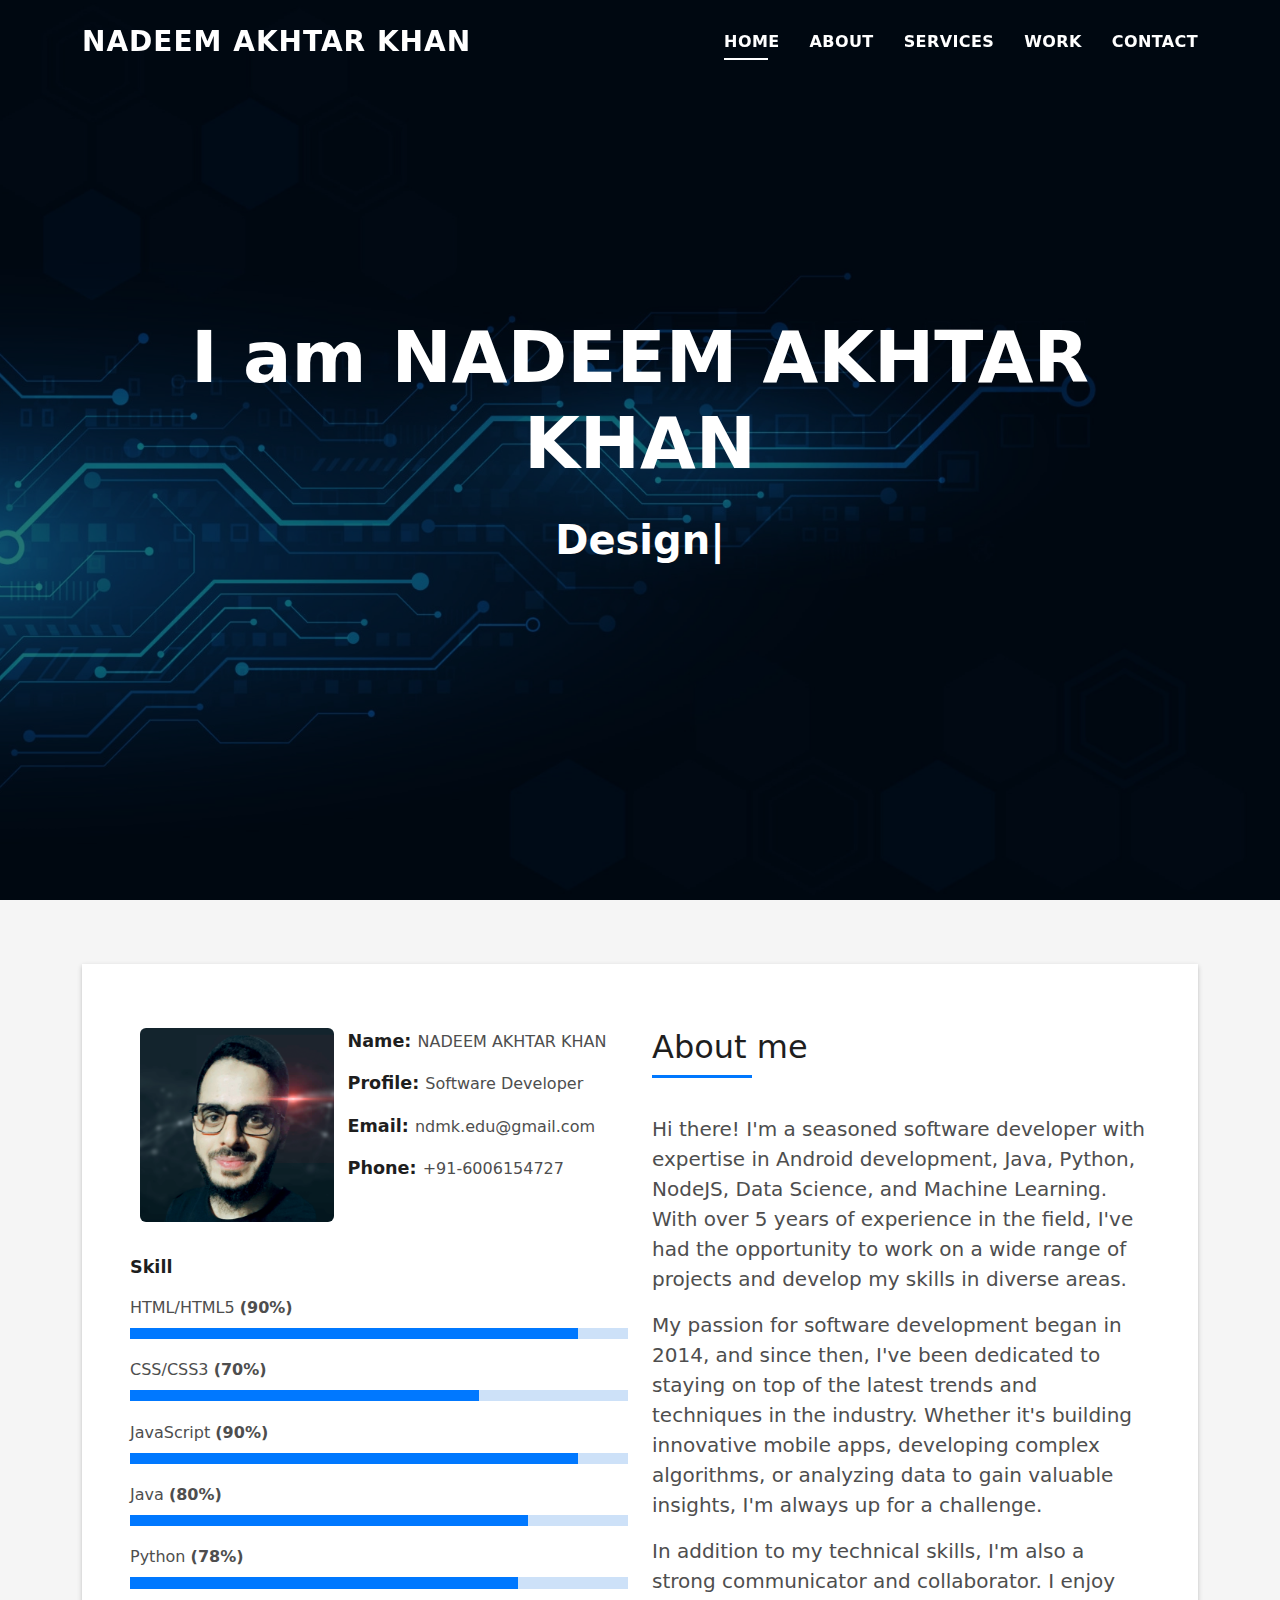
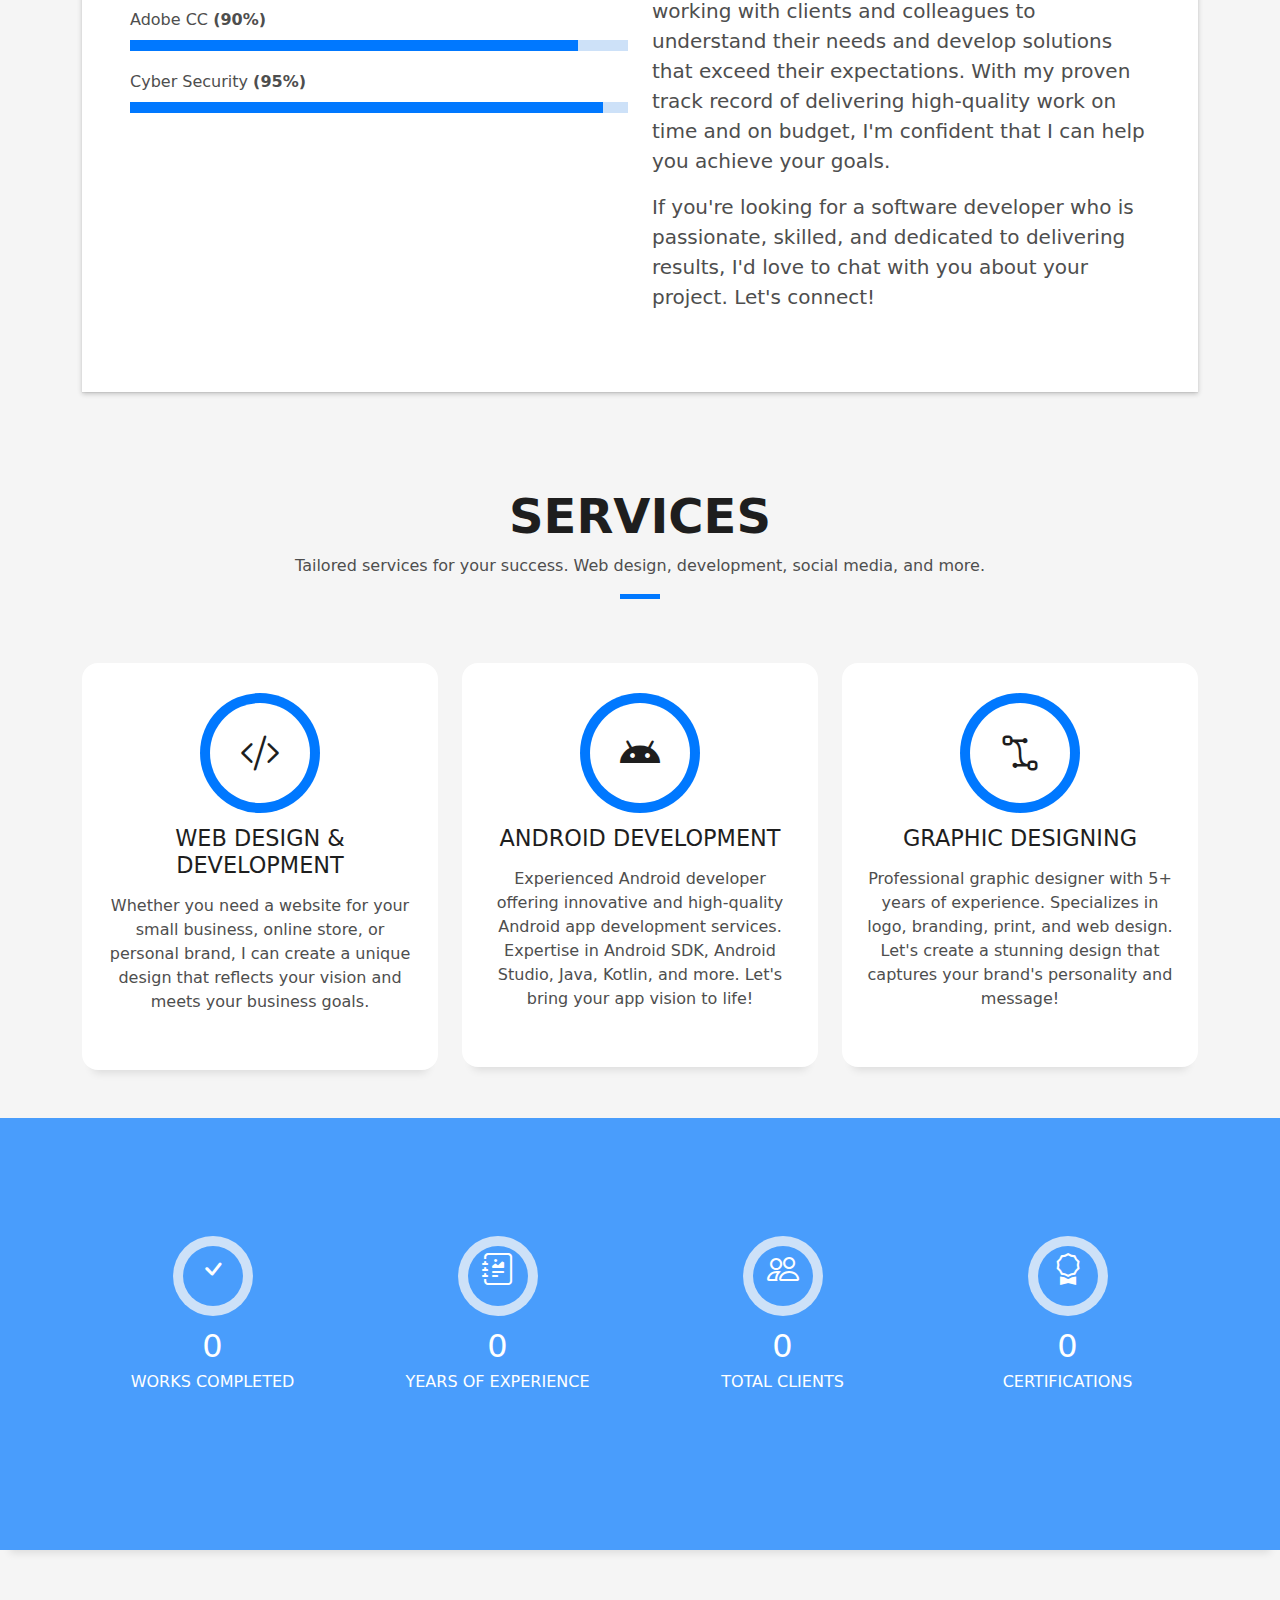
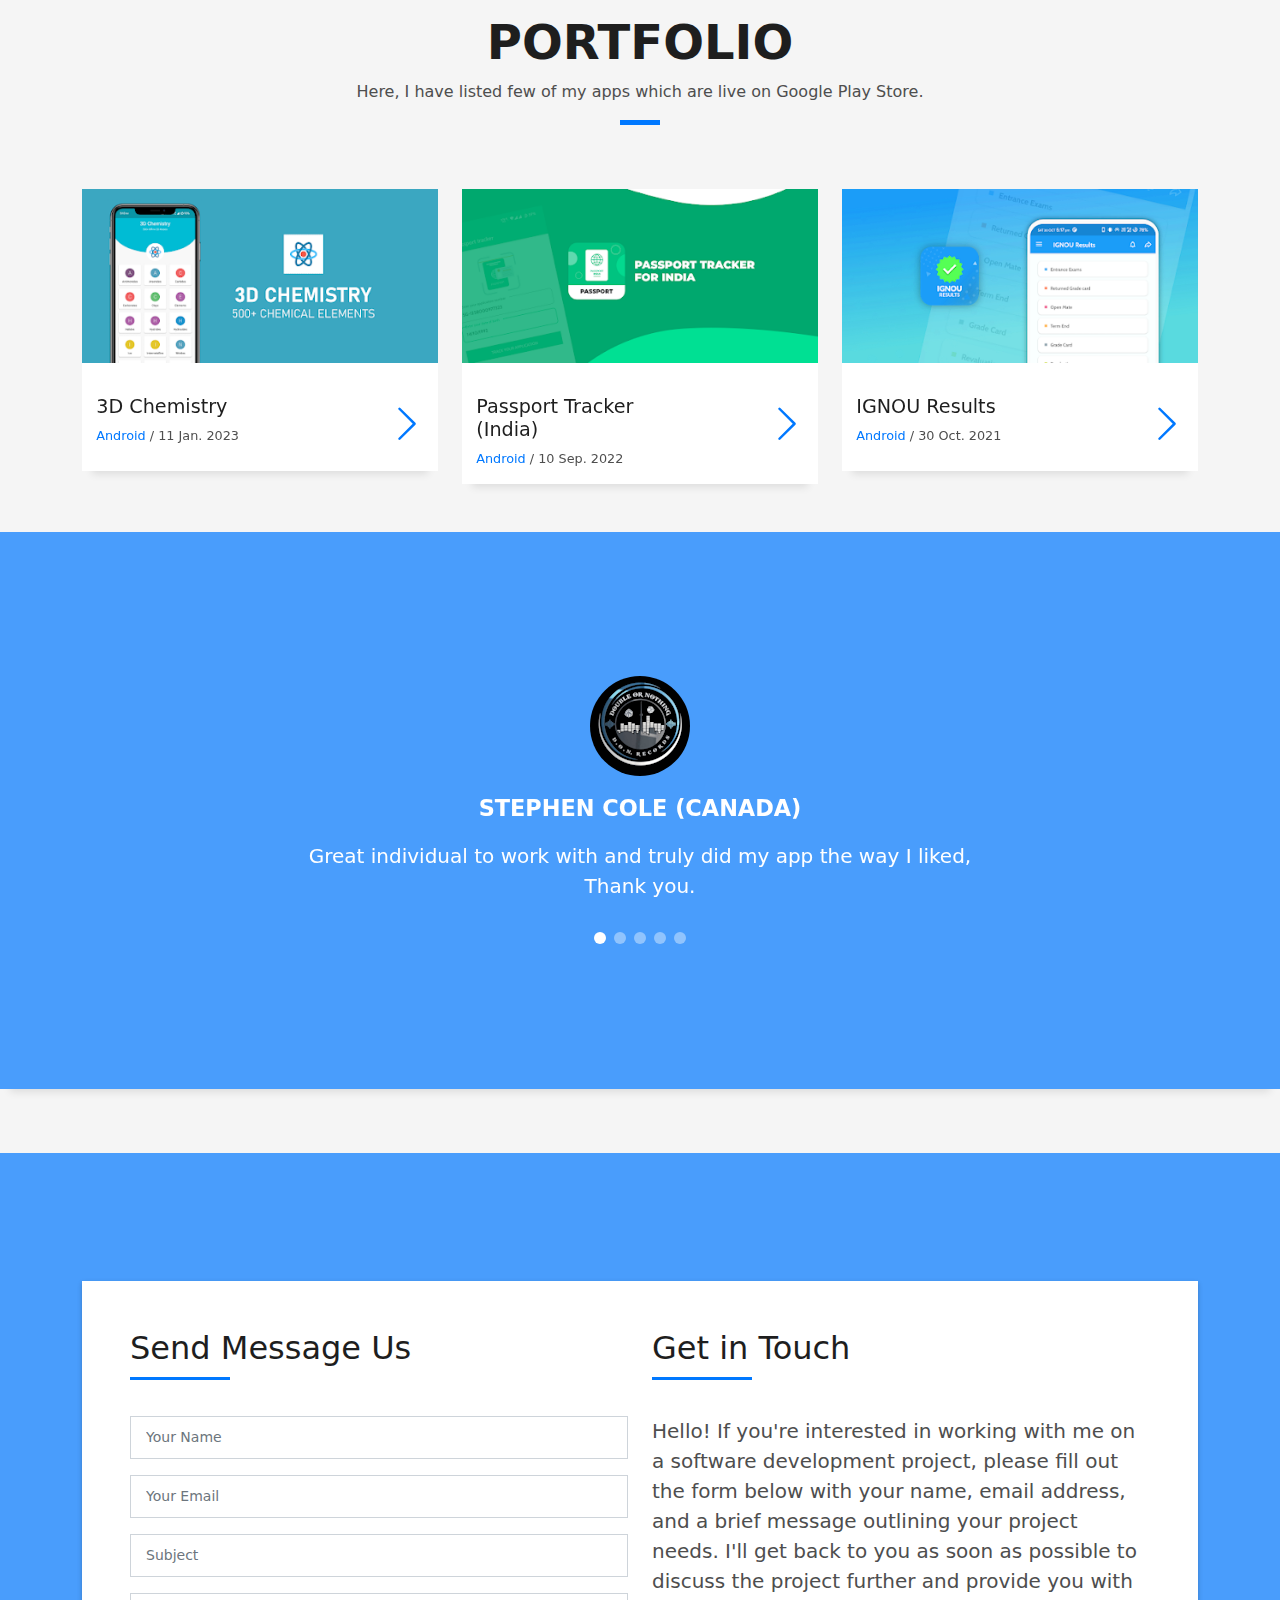
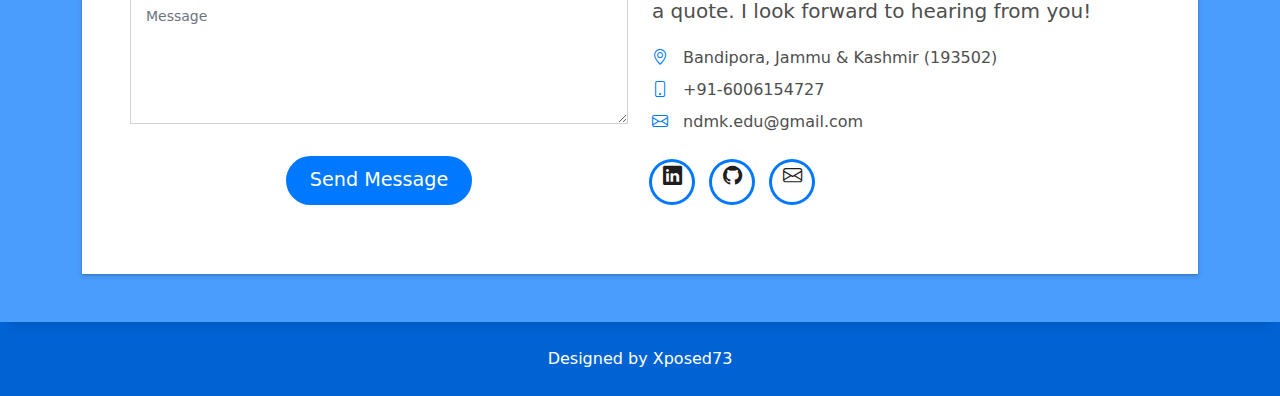
==== commit 2870a2e6: "Update index.html" ====
--- a/index.html
+++ b/index.html
@@ -101,7 +101,7 @@
                   <div class="row">
                     <div class="col-sm-6 col-md-5">
                       <div class="about-img">
-                        <img src="assets/img/profile_img.jpg" class="img-fluid rounded b-shadow-a" width="150" height="150" alt="">
+                        <img src="assets/img/profile_img.png" class="img-fluid rounded b-shadow-a" width="200" height="200" alt="">
                       </div>
                     </div>
                     <div class="col-sm-6 col-md-7">
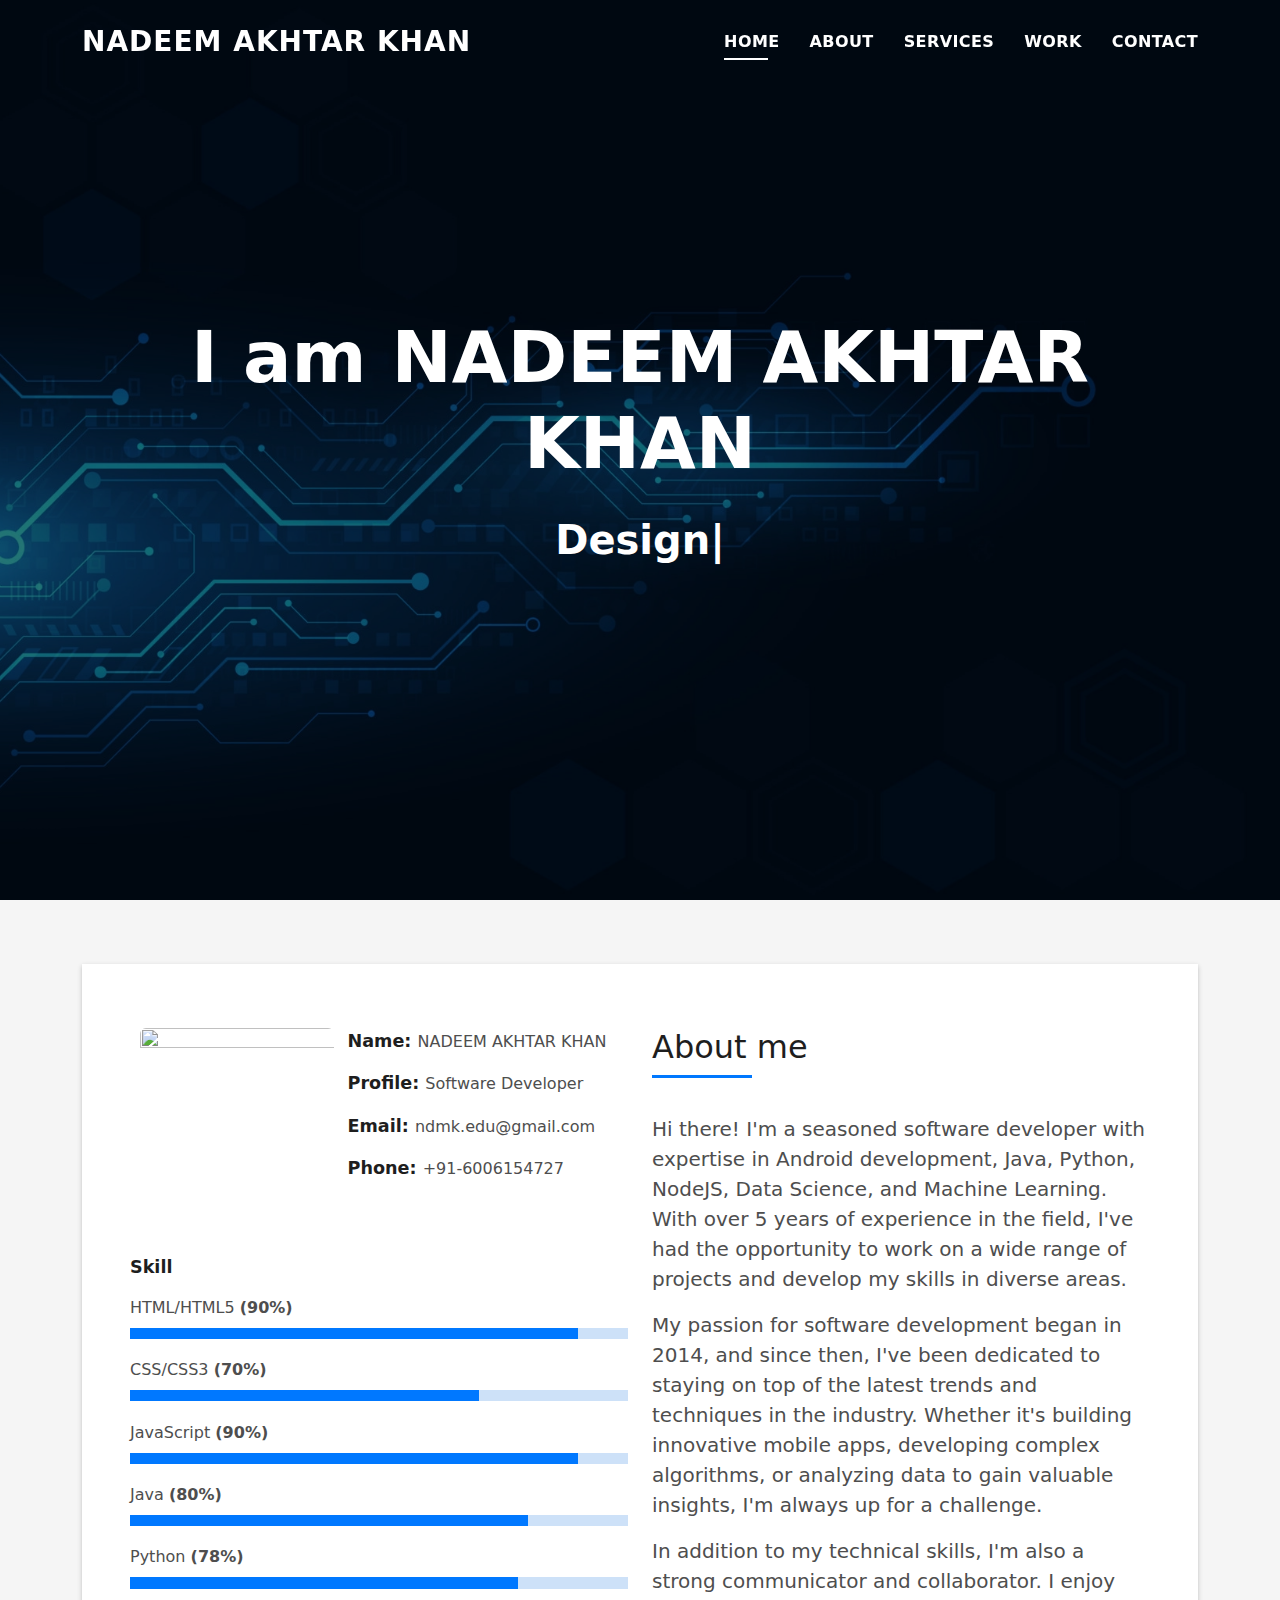
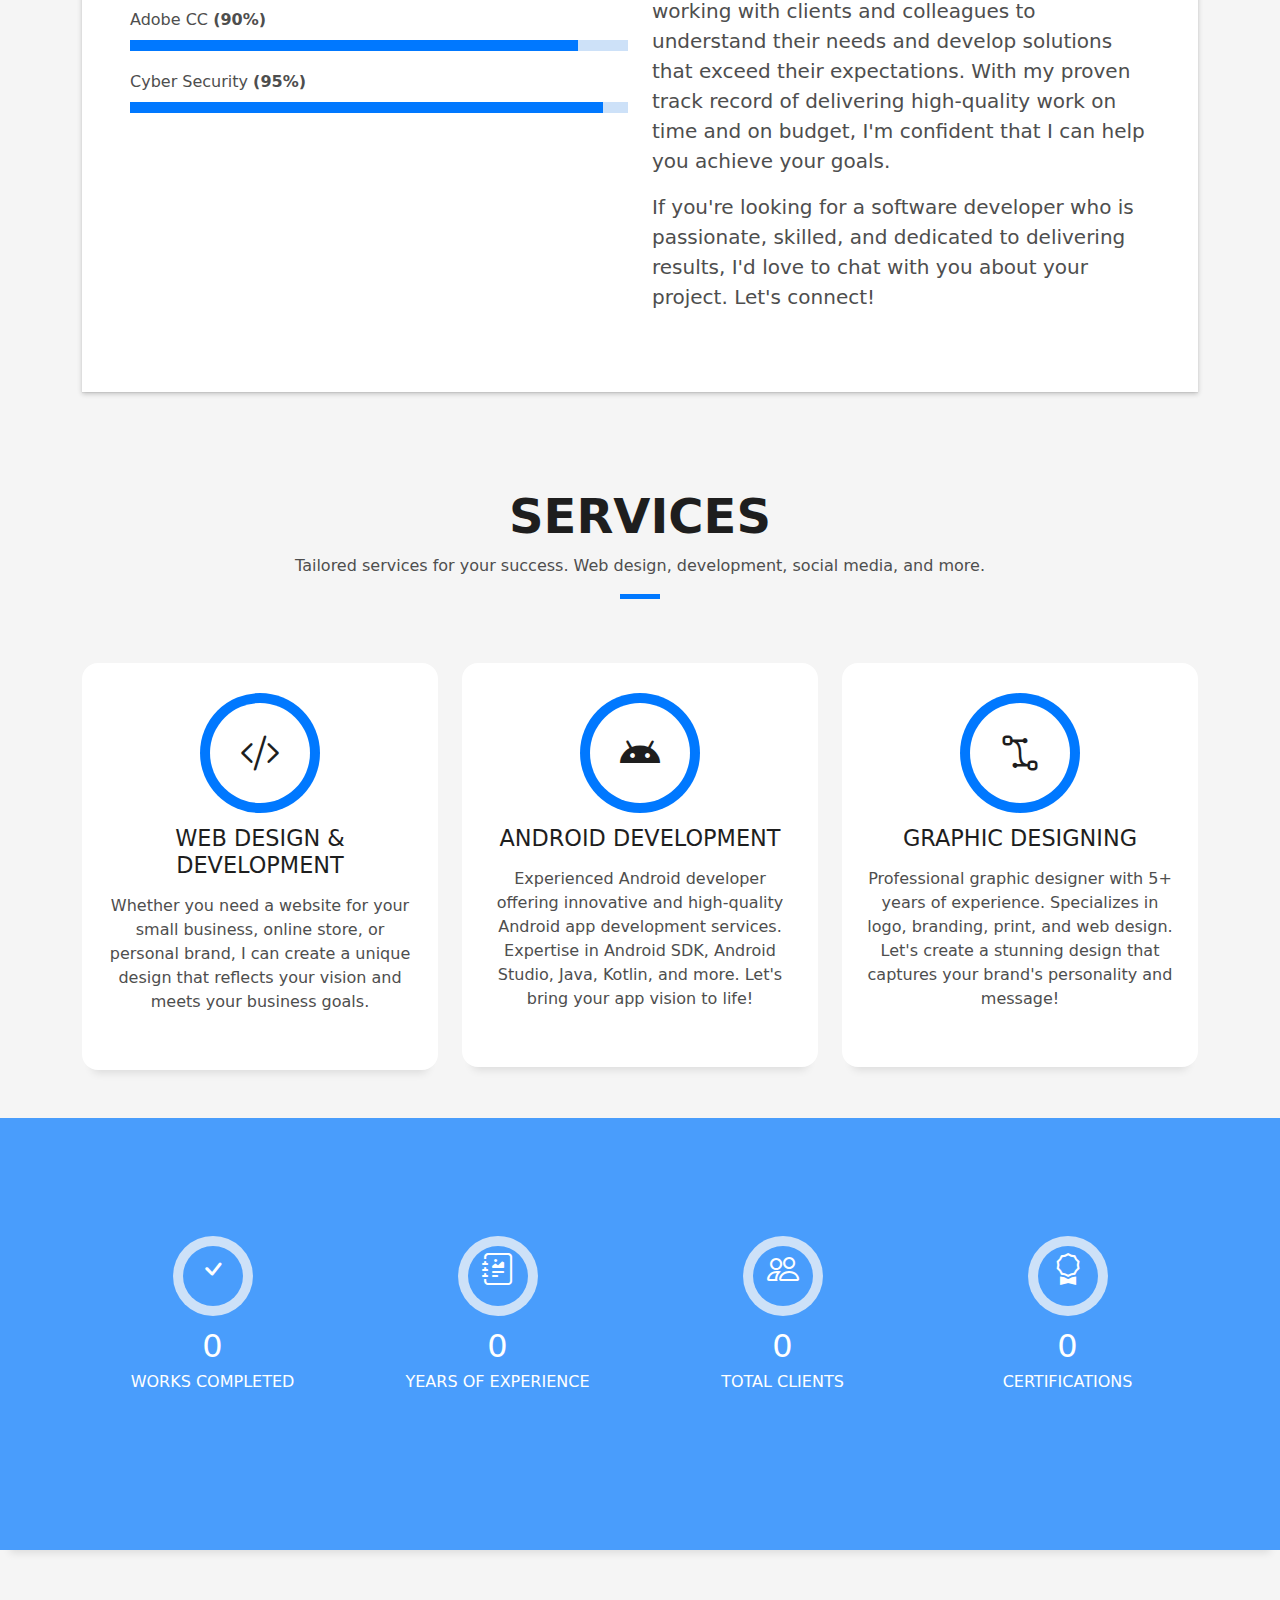
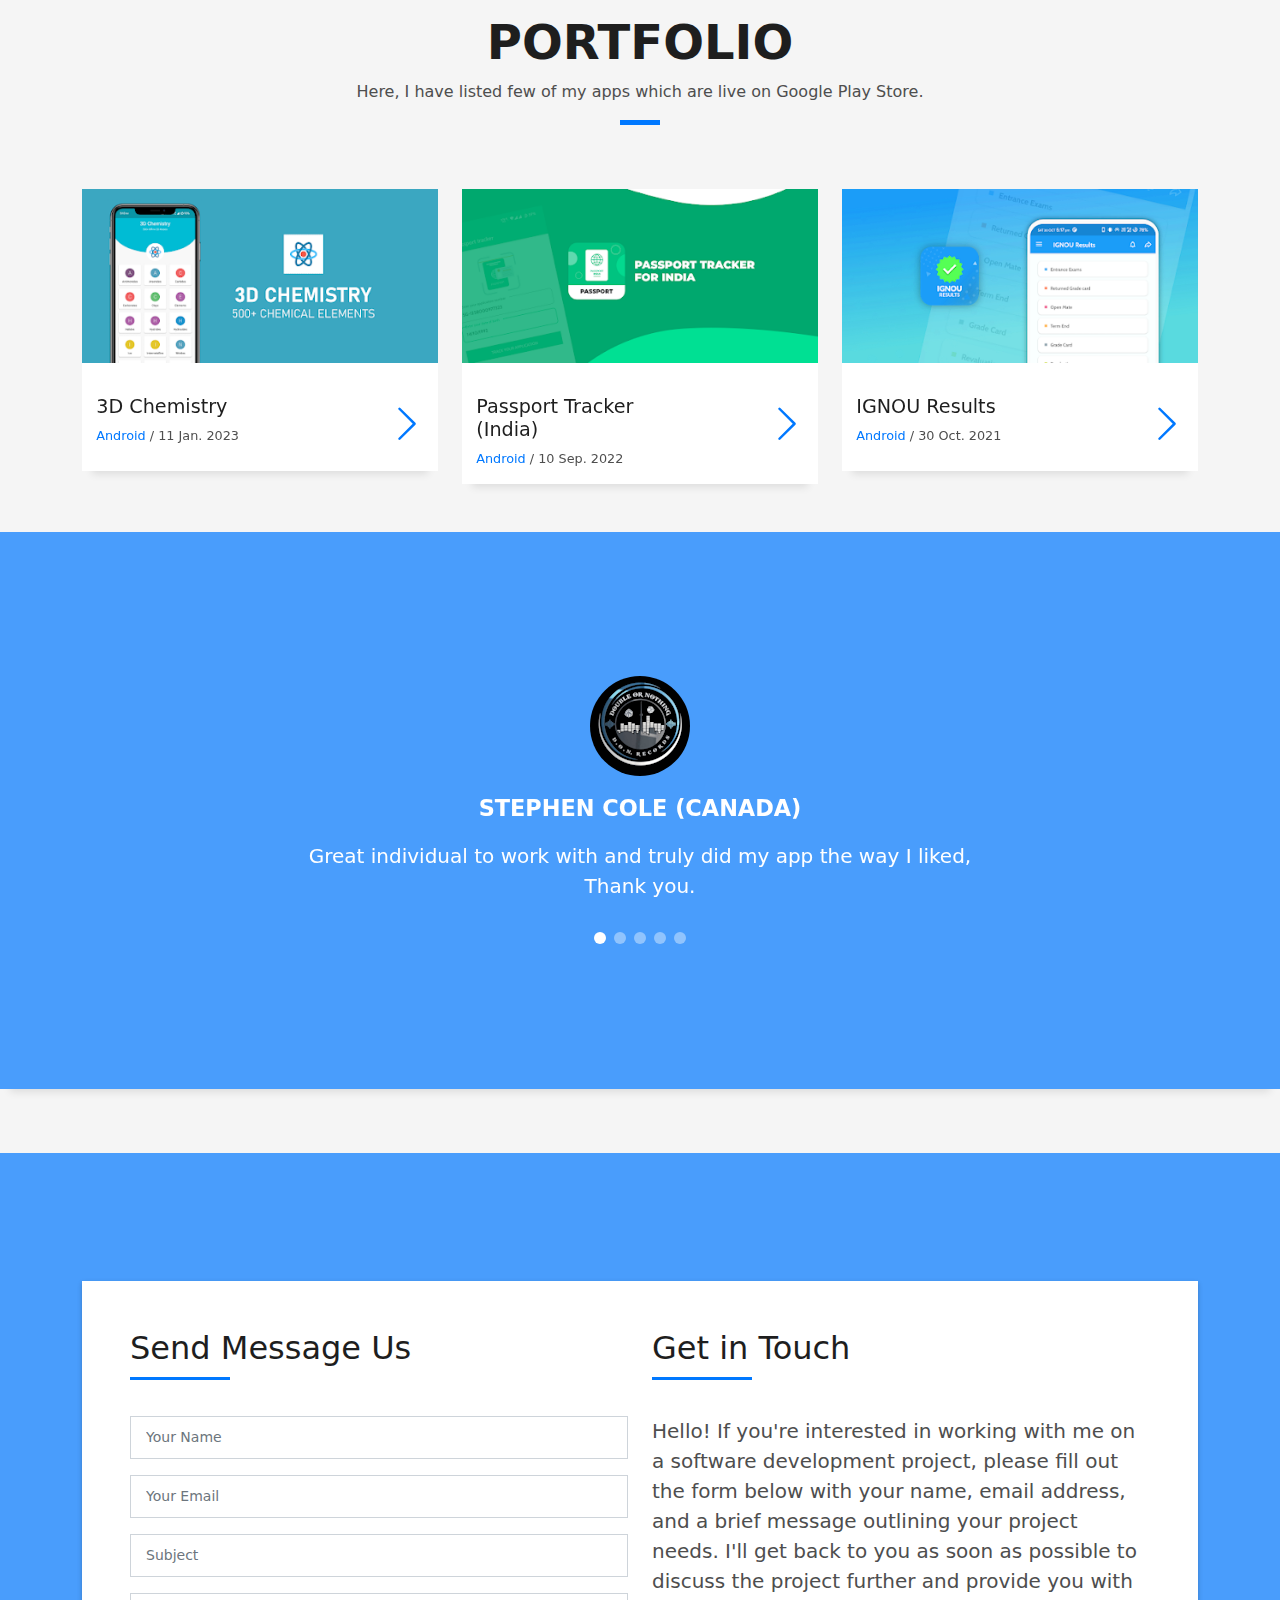
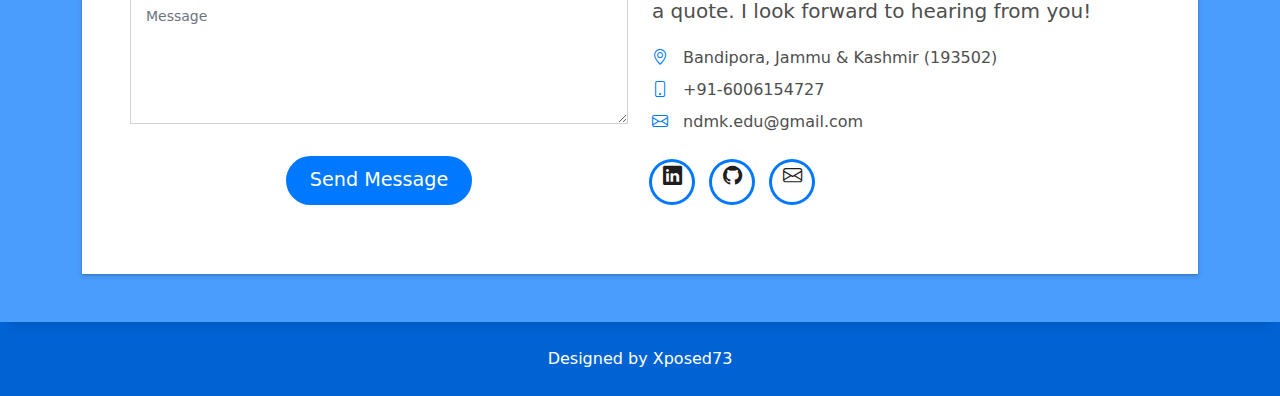
==== commit 2648b1f8: "Update index.html" ====
--- a/index.html
+++ b/index.html
@@ -101,7 +101,7 @@
                   <div class="row">
                     <div class="col-sm-6 col-md-5">
                       <div class="about-img">
-                        <img src="assets/img/profile_img.png" class="img-fluid rounded b-shadow-a" width="200" height="200" alt="">
+                        <img src="https://avatars.githubusercontent.com/u/46350409?v=4" class="img-fluid rounded b-shadow-a" width="200" height="200" alt="">
                       </div>
                     </div>
                     <div class="col-sm-6 col-md-7">
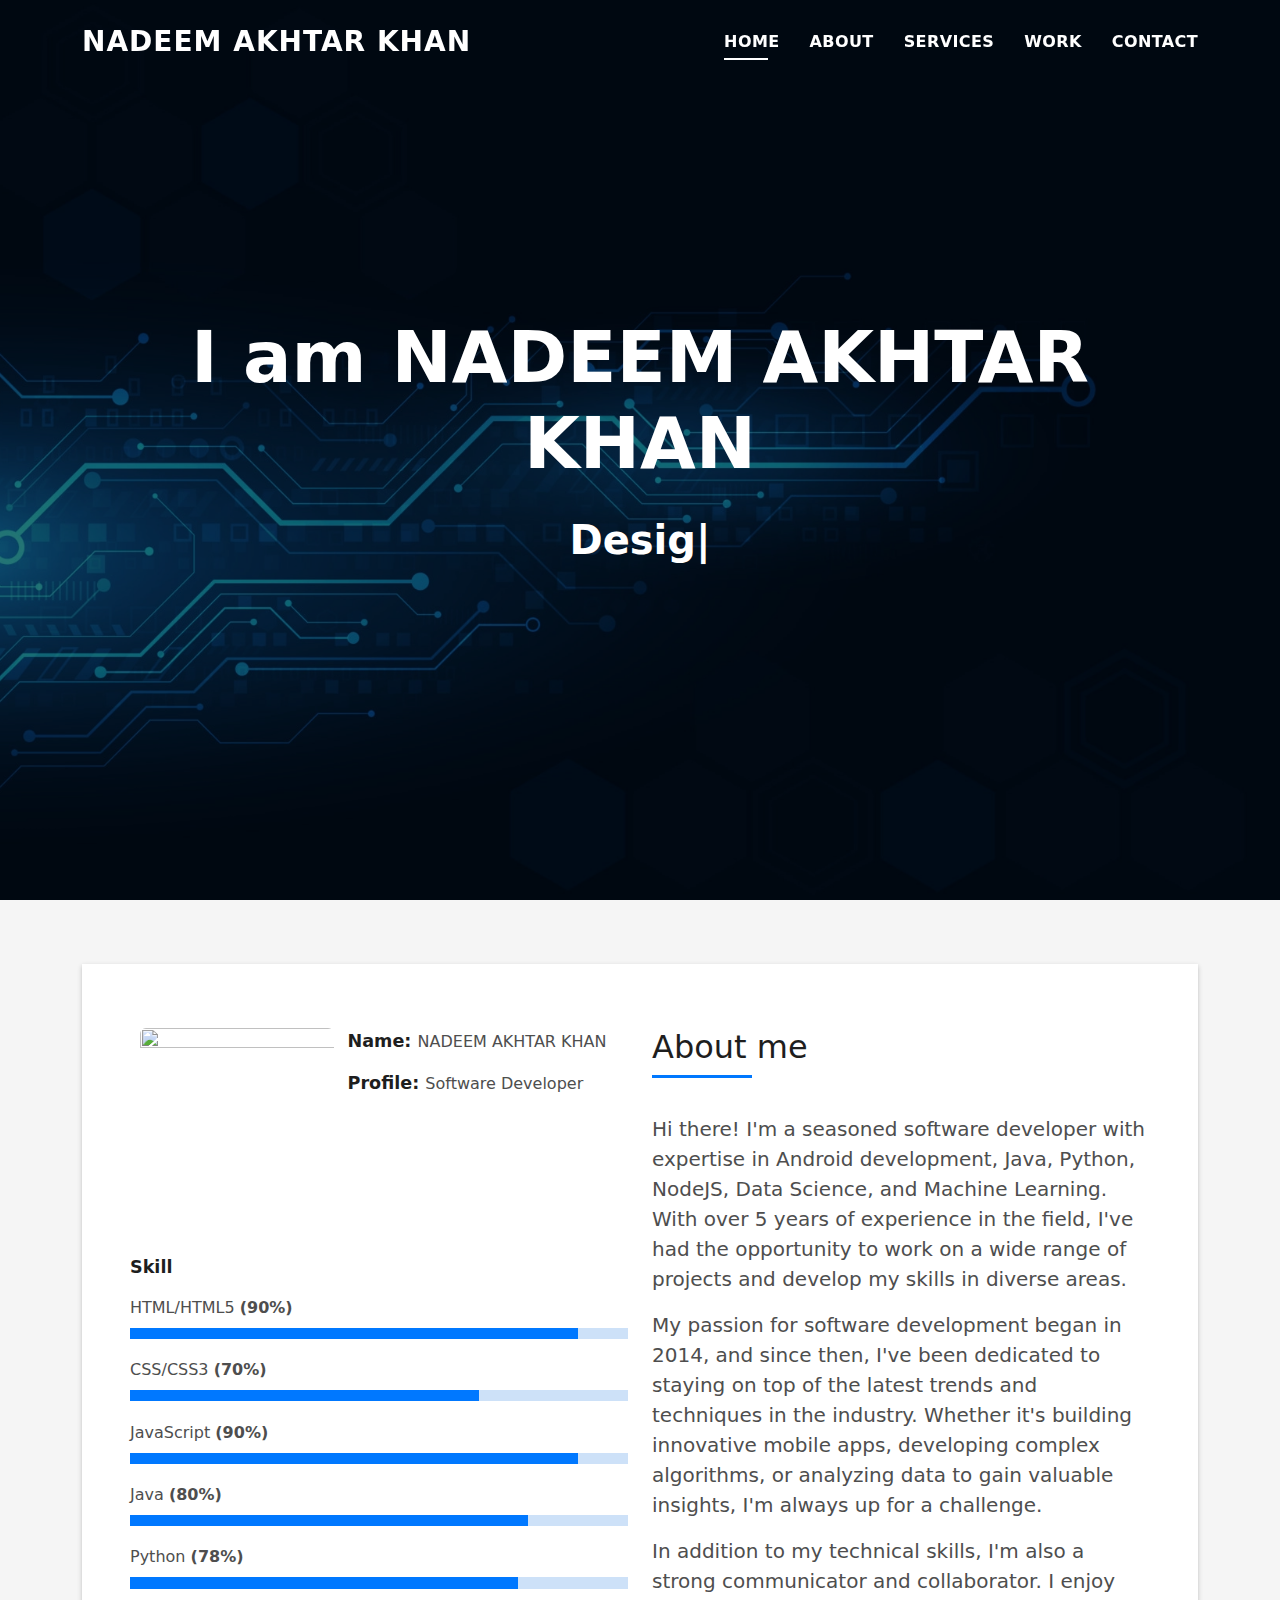
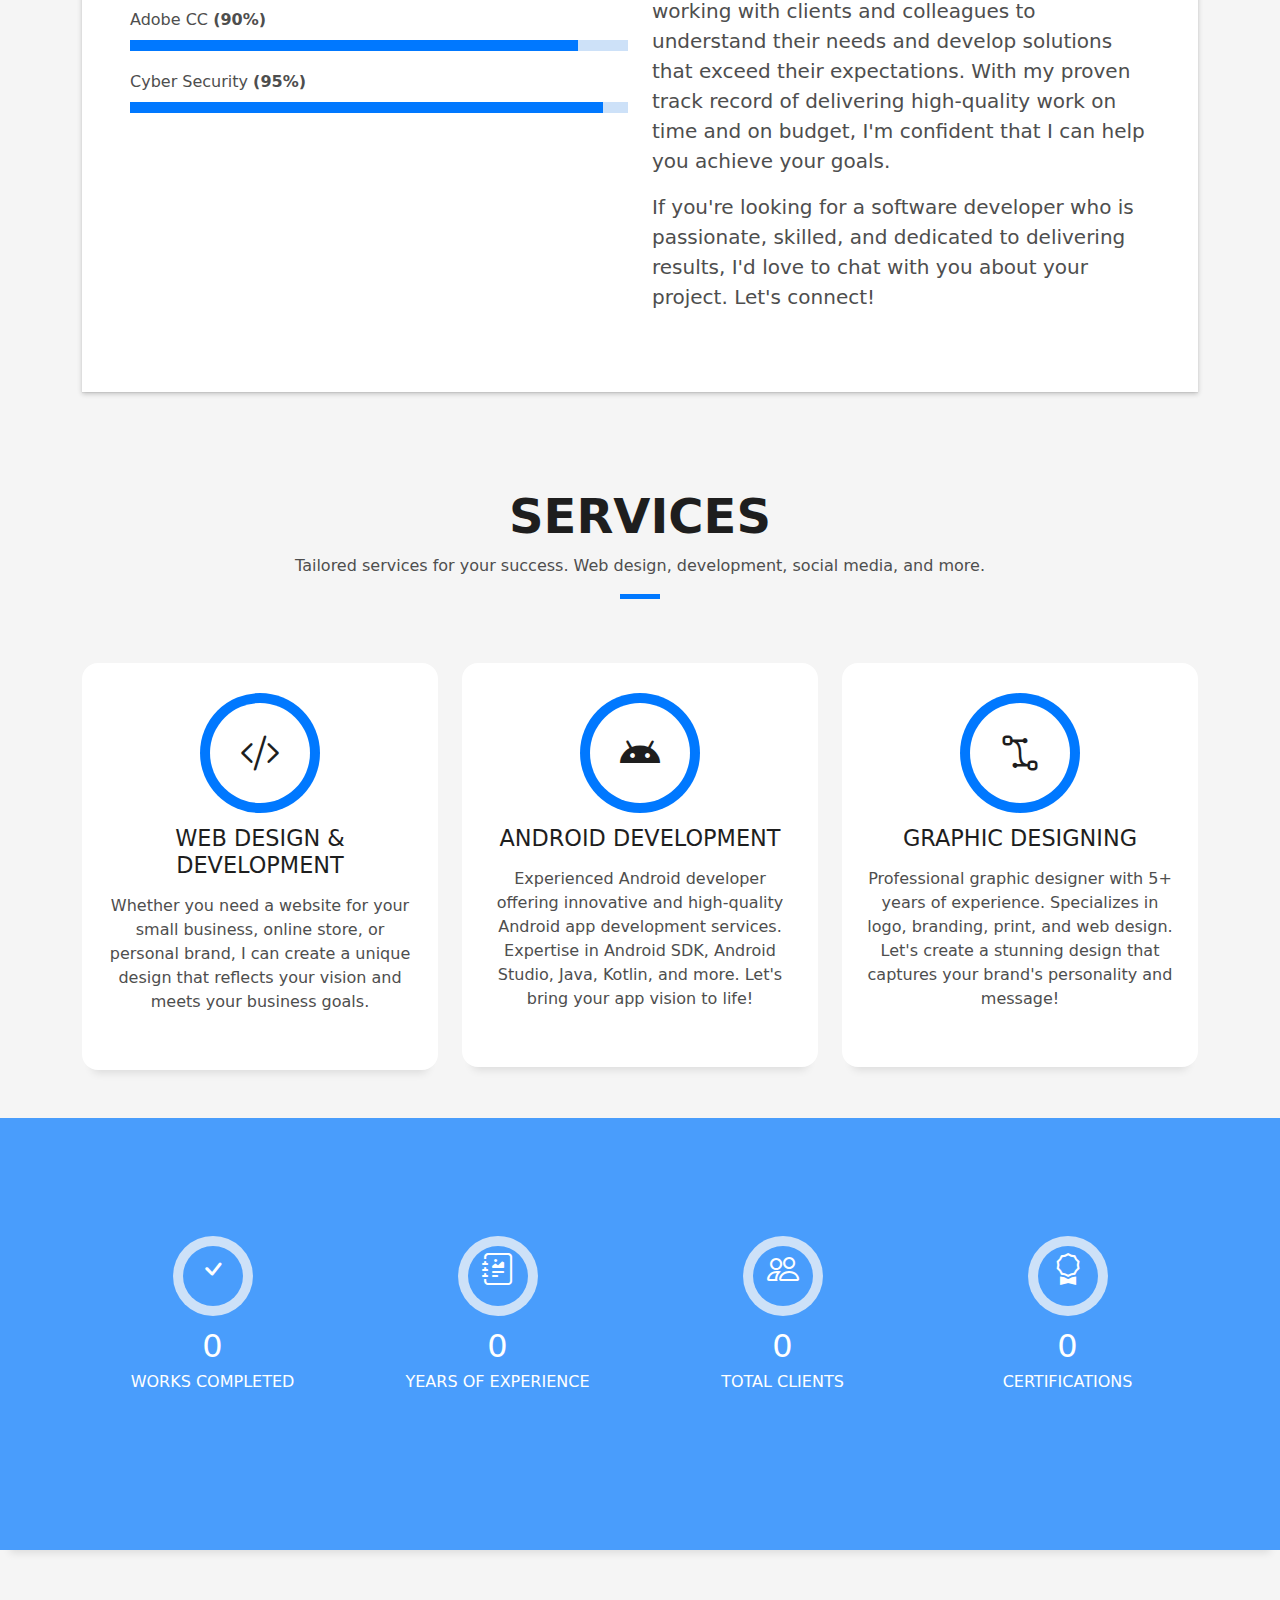
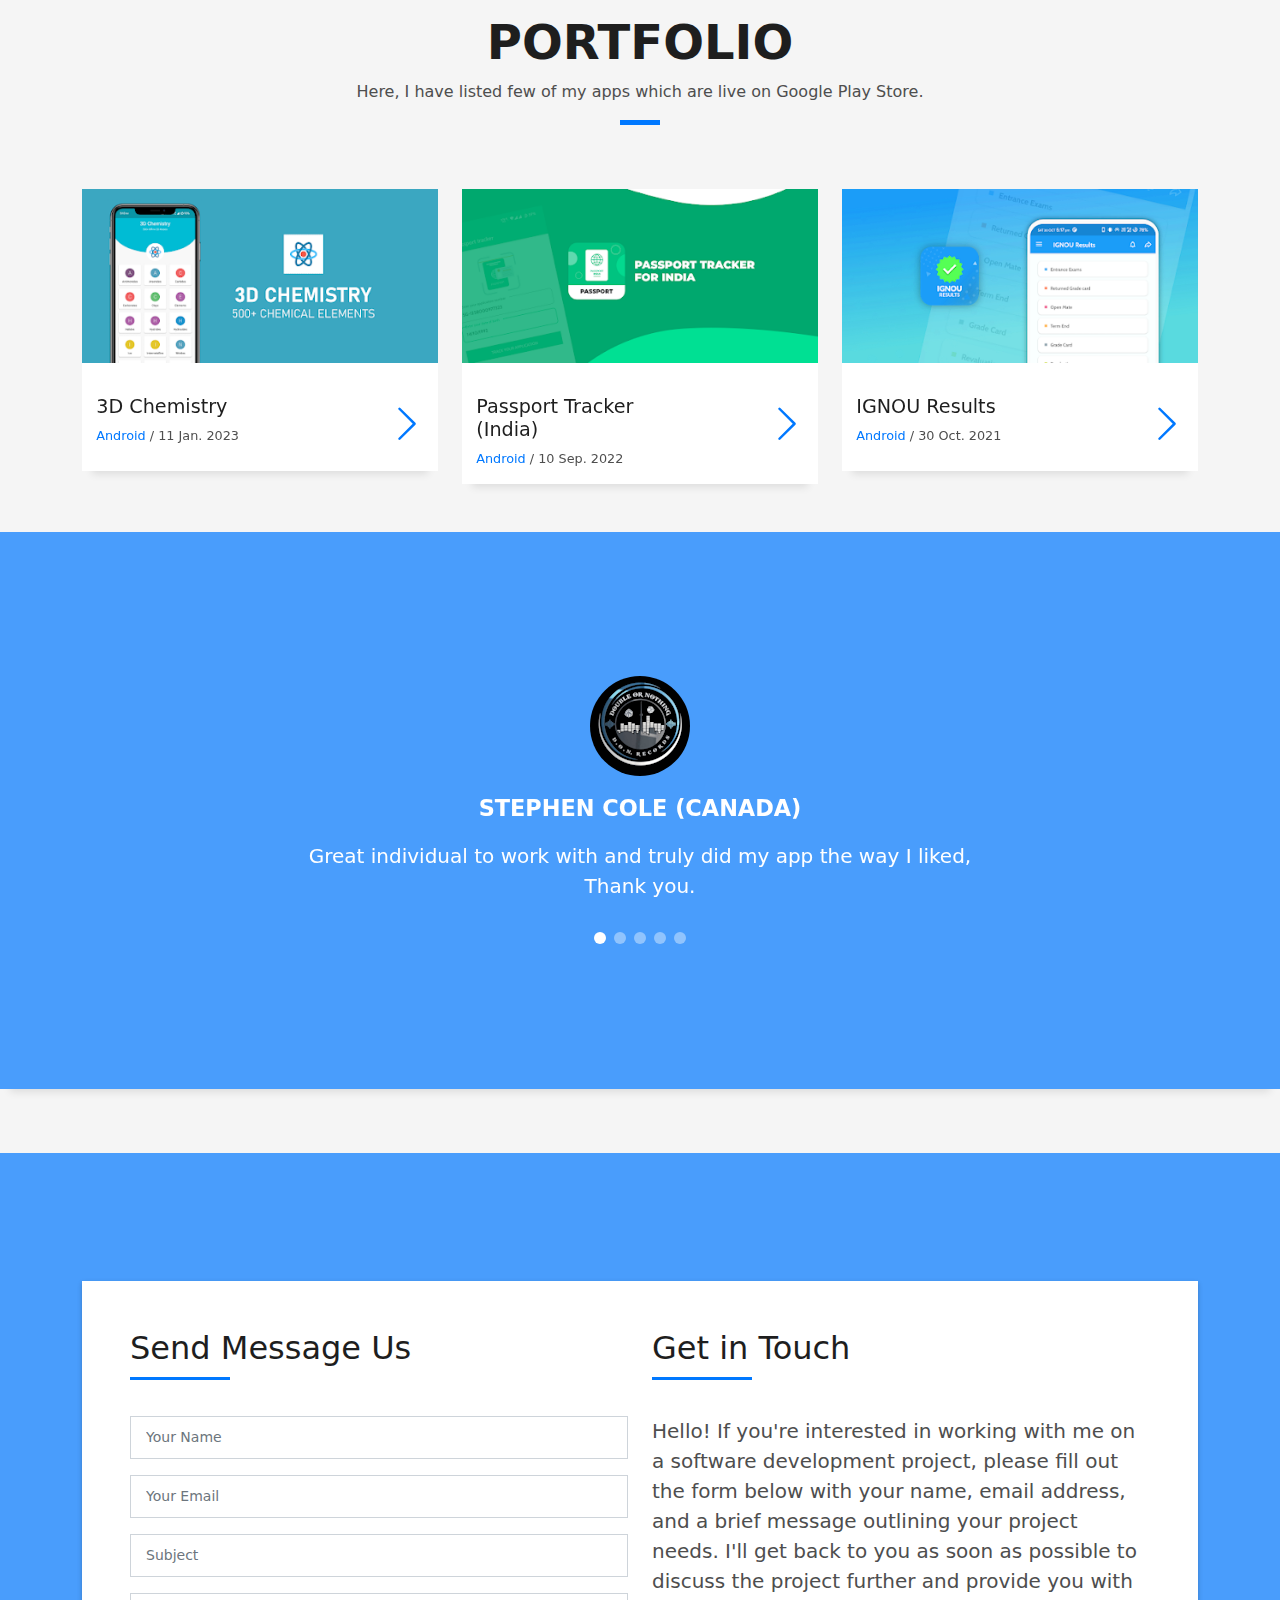
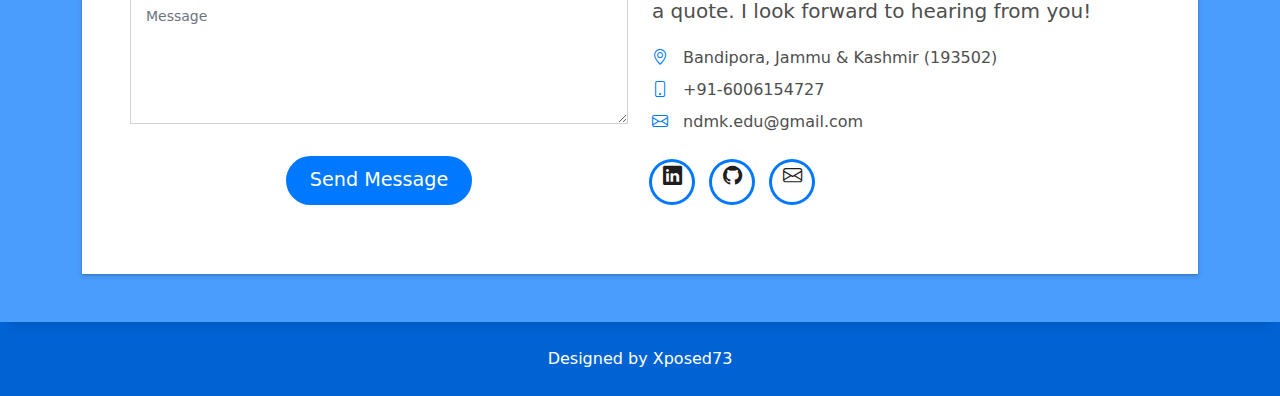
==== commit 5b00520b: "Update index.html" ====
--- a/index.html
+++ b/index.html
@@ -108,8 +108,6 @@
                       <div class="about-info">
                         <p><span class="title-s">Name: </span> <span>NADEEM AKHTAR KHAN</span></p>
                         <p><span class="title-s">Profile: </span> <span>Software Developer</span></p>
-                        <p><span class="title-s">Email: </span> <span>ndmk.edu@gmail.com</span></p>
-                        <p><span class="title-s">Phone: </span> <span>+91-6006154727</span></p>
                       </div>
                     </div>
                   </div>
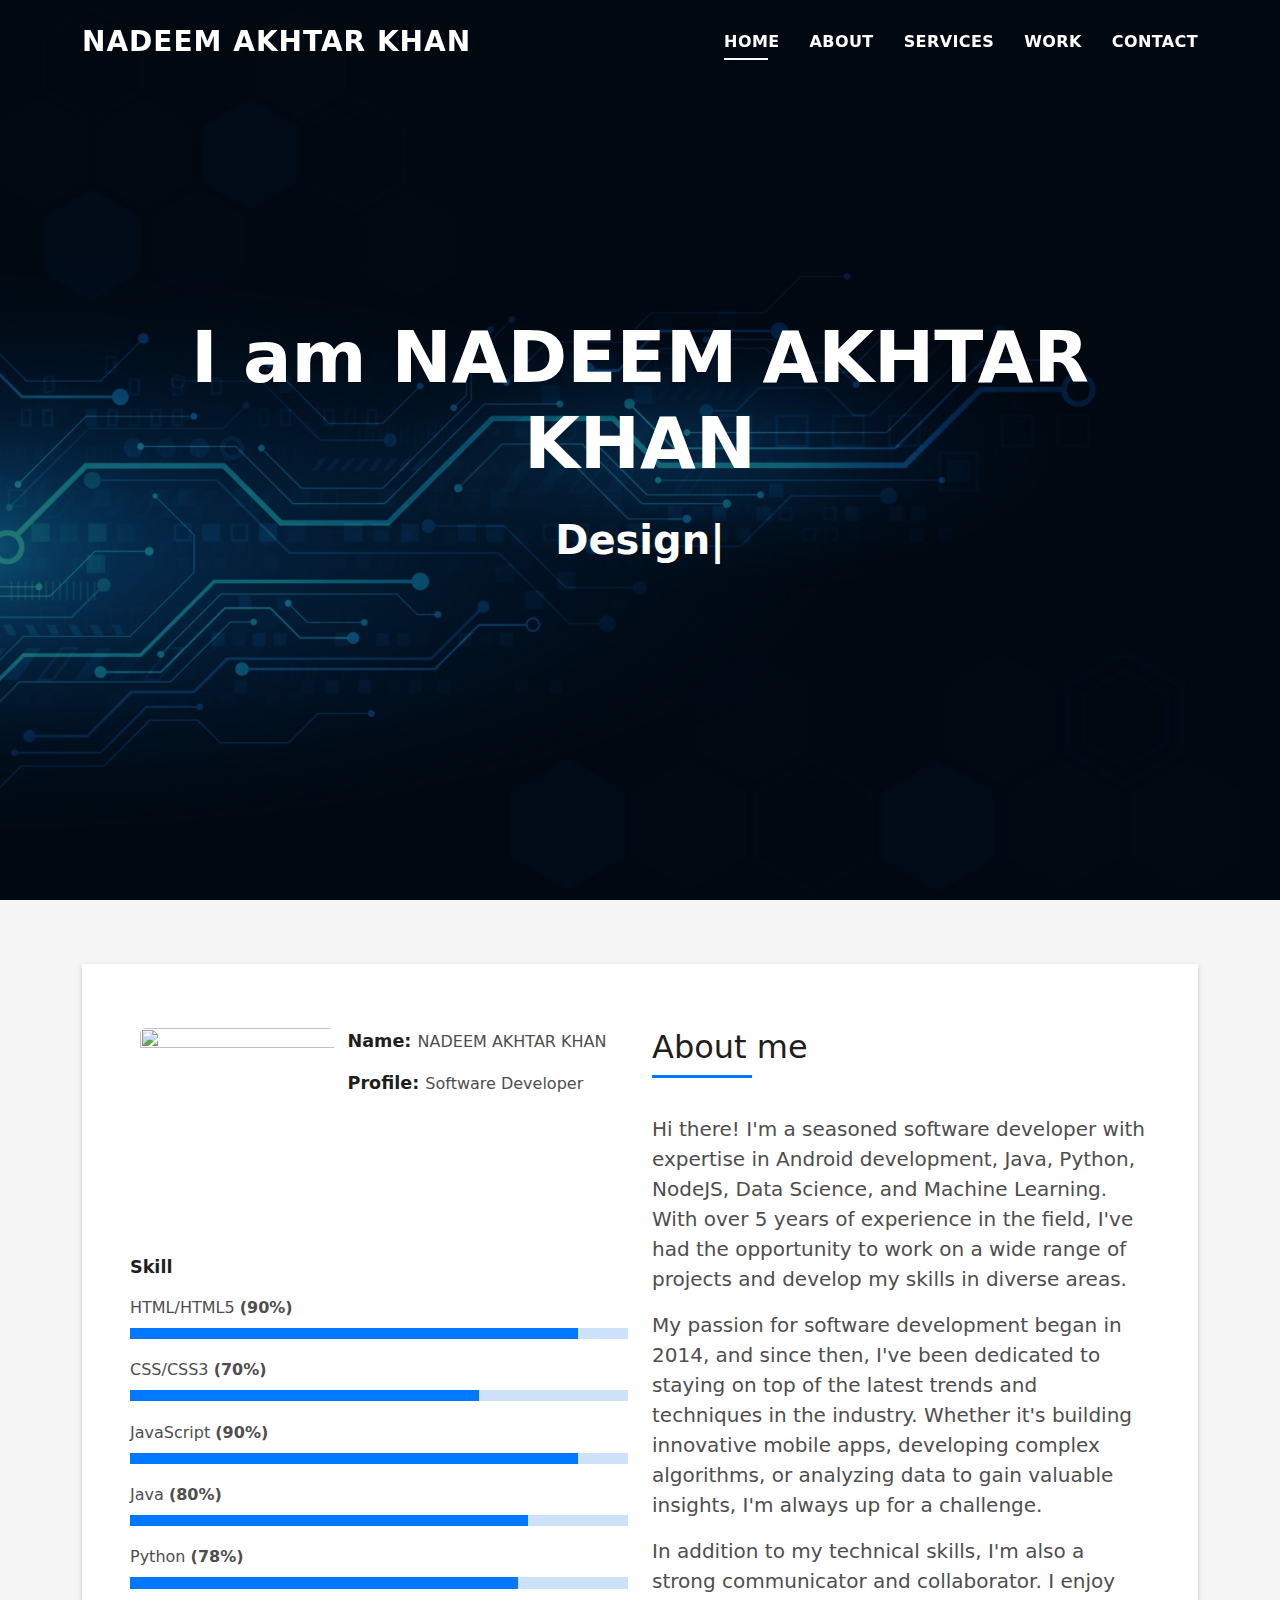
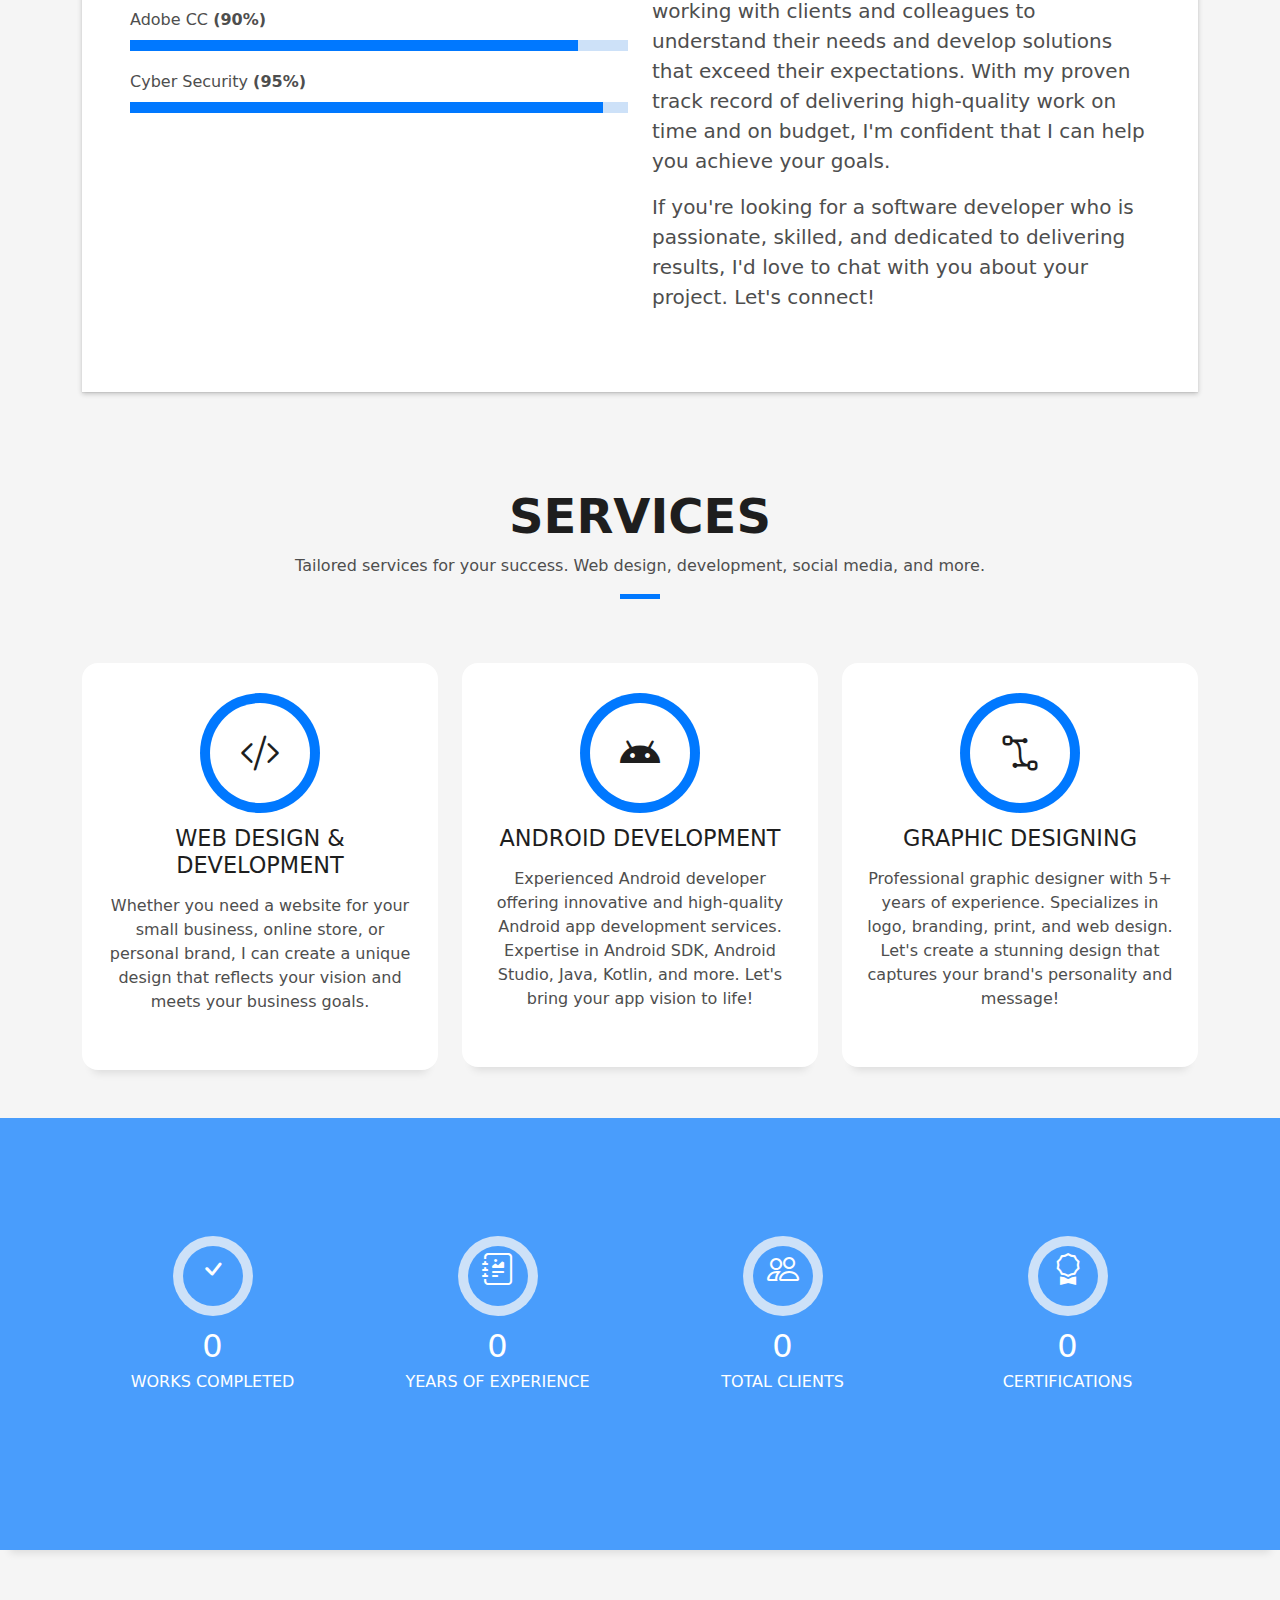
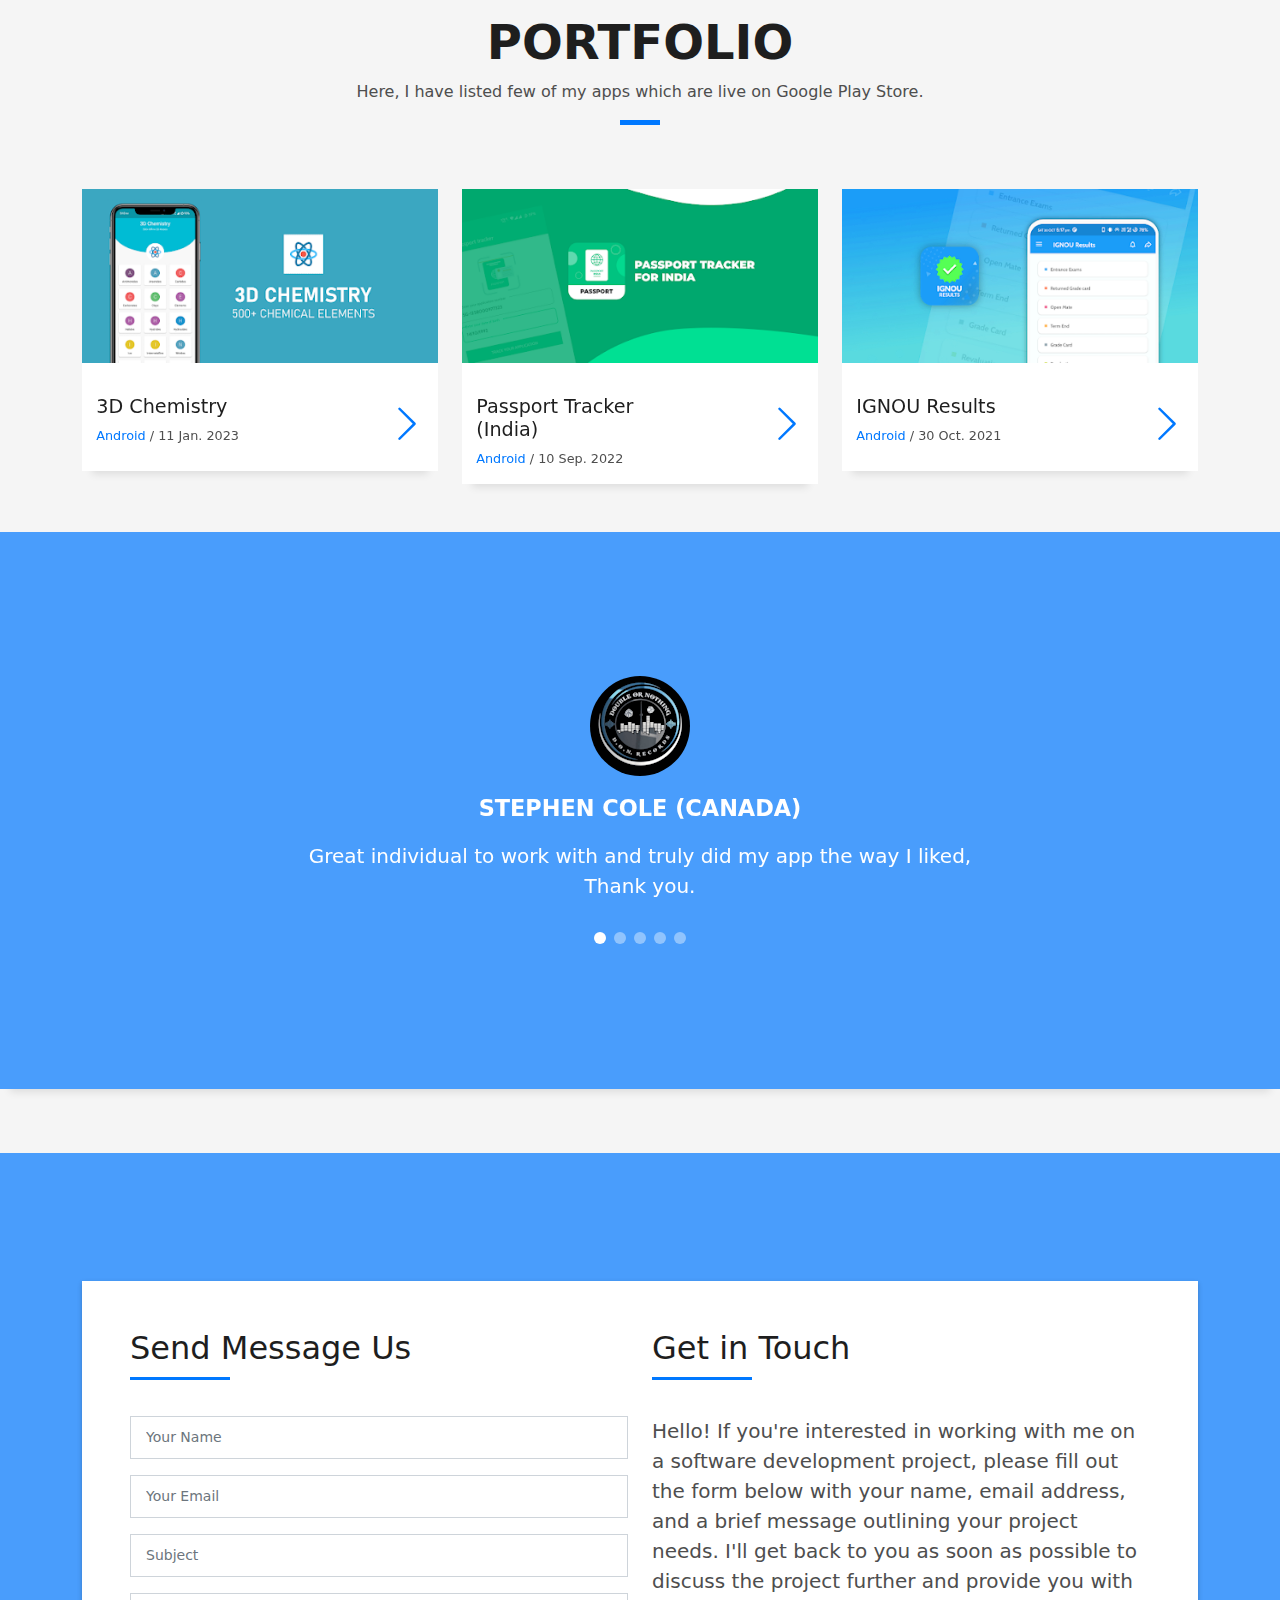
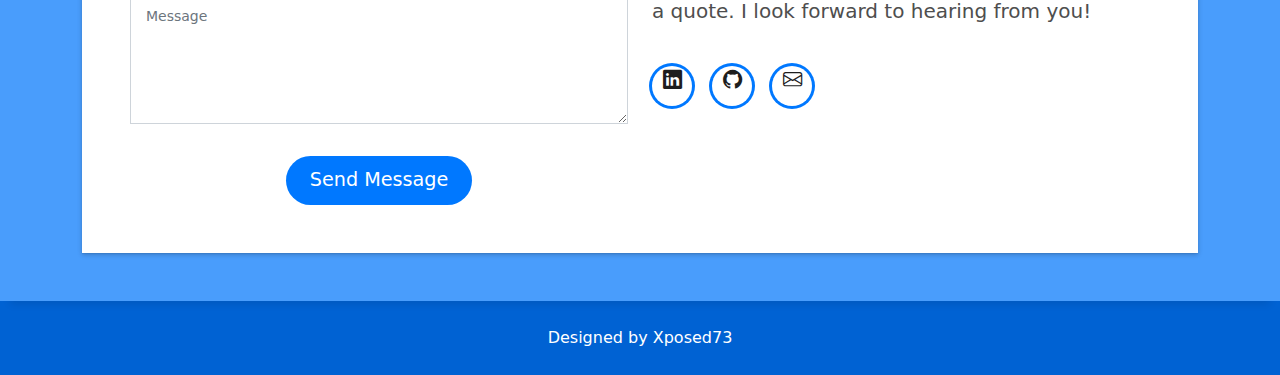
==== commit 09c1436f: "Update index.html" ====
--- a/index.html
+++ b/index.html
@@ -557,10 +557,10 @@
                       <p class="lead">
                         Hello! If you're interested in working with me on a software development project, please fill out the form below with your name, email address, and a brief message outlining your project needs. I'll get back to you as soon as possible to discuss the project further and provide you with a quote. I look forward to hearing from you!
                       </p>
-                      <ul class="list-ico">
-                        <li><span class="bi bi-geo-alt"></span> Bandipora, Jammu & Kashmir (193502)</li>
-                        <li><span class="bi bi-phone"></span> +91-6006154727</li>
-                        <li><span class="bi bi-envelope"></span> ndmk.edu@gmail.com</li>
+<!--                       <ul class="list-ico">
+                        <li><span class="bi bi-geo-alt"></span> LOCATION</li>
+                        <li><span class="bi bi-phone"></span> PHONE</li>
+                        <li><span class="bi bi-envelope"></span> EMAIL</li> -->
                       </ul>
                     </div>
                     <div class="socials">
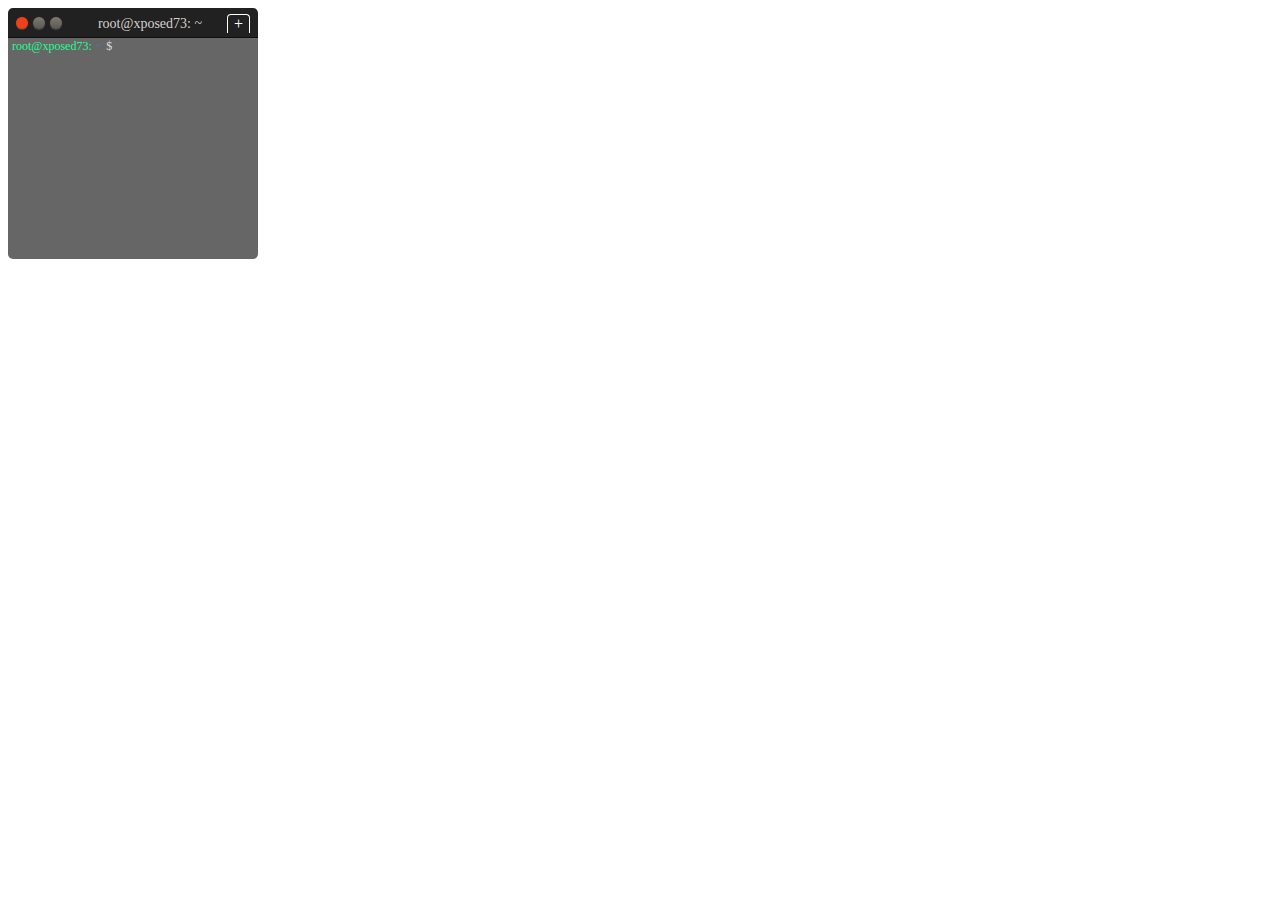
==== commit 286a404e: "update" ====
--- a/index.html
+++ b/index.html
@@ -1,614 +1,166 @@
 <!DOCTYPE html>
-<html lang="en">
+<html>
+<head>
+    <meta charset="UTF-8">
+    <title>xposed73</title>
+    <style>
+        .container {
+  width: 250px;
+  height: 250px;
+}
 
-<head>
-  <meta charset="utf-8">
-  <meta content="width=device-width, initial-scale=1.0" name="viewport">
+.terminal_toolbar {
+  display: flex;
+  height: 30px;
+  align-items: center;
+  padding: 0 8px;
+  box-sizing: border-box;
+  border-top-left-radius: 5px;
+  border-top-right-radius: 5px;
+  background: #212121;
+  justify-content: space-between;
+}
 
-  <title>Nadeem Akhtar Khan</title>
-  <meta content="" name="description">
-  <meta content="" name="keywords">
+.butt {
+  display: flex;
+  align-items: center;
+}
 
-  <!-- Favicons -->
-  <link href="assets/img/favicon.png" rel="icon">
-  <link href="assets/img/apple-touch-icon.png" rel="apple-touch-icon">
+.btn {
+  display: flex;
+  justify-content: center;
+  align-items: center;
+  padding: 0;
+  margin-right: 5px;
+  font-size: 8px;
+  height: 12px;
+  width: 12px;
+  box-sizing: border-box;
+  border: none;
+  border-radius: 100%;
+  background: linear-gradient(#7d7871 0%, #595953 100%);
+  text-shadow: 0px 1px 0px rgba(255, 255, 255, 0.2);
+  box-shadow: 0px 0px 1px 0px #41403A, 0px 1px 1px 0px #474642;
+}
 
-  <!-- Vendor CSS Files -->
-  <link href="assets/vendor/bootstrap/css/bootstrap.min.css" rel="stylesheet">
-  <link href="assets/vendor/bootstrap-icons/bootstrap-icons.css" rel="stylesheet">
-  <link href="assets/vendor/glightbox/css/glightbox.min.css" rel="stylesheet">
-  <link href="assets/vendor/swiper/swiper-bundle.min.css" rel="stylesheet">
+.btn-color {
+  background: #ee411a;
+}
 
-  <!-- Template Main CSS File -->
-  <link href="assets/css/style.css" rel="stylesheet">
+.btn:hover {
+  cursor: pointer;
+}
 
-  <!-- =======================================================
-  * Template Name: DevFolio
-  * Updated: Mar 10 2023 with Bootstrap v5.2.3
-  * Template URL: https://bootstrapmade.com/devfolio-bootstrap-portfolio-html-template/
-  * Author: BootstrapMade.com
-  * License: https://bootstrapmade.com/license/
-  ======================================================== -->
+.btn:focus {
+  outline: none;
+}
+
+.butt--exit {
+  background: linear-gradient(#f37458 0%, #de4c12 100%);
+}
+
+.add_tab {
+  border: 1px solid #fff;
+  color: #fff;
+  padding: 0 6px;
+  border-radius: 4px 4px 0 0;
+  border-bottom: none;
+  cursor: pointer;
+}
+
+.user {
+  color: #d5d0ce;
+  margin-left: 6px;
+  font-size: 14px;
+  line-height: 15px;
+}
+
+.terminal_body {
+  background: rgba(0, 0, 0, 0.6);
+  height: calc(100% - 30px);
+  padding-top: 2px;
+  margin-top: -1px;
+  font-size: 12px;
+  border-bottom-left-radius: 5px;
+  border-bottom-right-radius: 5px;
+}
+
+.terminal_promt {
+  display: flex;
+}
+
+.terminal_promt span {
+  margin-left: 4px;
+}
+
+.terminal_user {
+  color: #1eff8e;
+}
+
+.terminal_location {
+  color: #4878c0;
+}
+
+.terminal_bling {
+  color: #dddddd;
+}
+
+.terminal_cursor {
+  display: block;
+  height: 14px;
+  width: 5px;
+  margin-left: 10px;
+  animation: curbl 1200ms linear infinite;
+}
+
+@keyframes curbl {
+
+  0% {
+    background: #ffffff;
+  }
+
+  49% {
+    background: #ffffff;
+  }
+
+  60% {
+    background: transparent;
+  }
+
+  99% {
+    background: transparent;
+  }
+
+  100% {
+    background: #ffffff;
+  }
+}
+    </style>
 </head>
 
 <body>
 
-  <!-- ======= Header ======= -->
-  <header id="header" class="fixed-top">
-    <div class="container d-flex align-items-center justify-content-between">
-
-      <h1 class="logo"><a href="index.html">NADEEM AKHTAR KHAN</a></h1>
-      <!-- Uncomment below if you prefer to use an image logo -->
-      <!-- <a href="index.html" class="logo"><img src="assets/img/logo.png" alt="" class="img-fluid"></a>-->
-
-      <nav id="navbar" class="navbar">
-        <ul>
-          <li><a class="nav-link scrollto active" href="#hero">Home</a></li>
-          <li><a class="nav-link scrollto" href="#about">About</a></li>
-          <li><a class="nav-link scrollto" href="#services">Services</a></li>
-          <li><a class="nav-link scrollto " href="#work">Work</a></li>
-          <!-- <li><a class="nav-link scrollto " href="#blog">Blog</a></li>
-          <li class="dropdown"><a href="#"><span>Drop Down</span> <i class="bi bi-chevron-down"></i></a>
-            <ul>
-              <li><a href="#">Drop Down 1</a></li>
-              <li class="dropdown"><a href="#"><span>Deep Drop Down</span> <i class="bi bi-chevron-right"></i></a>
-                <ul>
-                  <li><a href="#">Deep Drop Down 1</a></li>
-                  <li><a href="#">Deep Drop Down 2</a></li>
-                  <li><a href="#">Deep Drop Down 3</a></li>
-                  <li><a href="#">Deep Drop Down 4</a></li>
-                  <li><a href="#">Deep Drop Down 5</a></li>
-                </ul>
-              </li>
-              <li><a href="#">Drop Down 2</a></li>
-              <li><a href="#">Drop Down 3</a></li>
-              <li><a href="#">Drop Down 4</a></li>
-            </ul>
-          </li> -->
-          <li><a class="nav-link scrollto" href="#contact">Contact</a></li>
-        </ul>
-        <i class="bi bi-list mobile-nav-toggle"></i>
-      </nav><!-- .navbar -->
-
+    <div class="container">
+        <div class="terminal_toolbar">
+            <div class="butt">
+                <button class="btn btn-color"></button>
+                <button class="btn"></button>
+                <button class="btn"></button>
+            </div>
+            <p class="user">root@xposed73: ~</p>
+            <div class="add_tab">
+                +
+            </div>
+        </div>
+        <div class="terminal_body">
+            <div class="terminal_promt">
+                <span class="terminal_user">root@xposed73:</span>
+                <span class="terminal_location">~</span>
+                <span class="terminal_bling">$</span>
+                <span class="terminal_cursor"></span>
+            </div>
+        </div>
     </div>
-  </header><!-- End Header -->
-
-  <!-- ======= Hero Section ======= -->
-  <div id="hero" class="hero route bg-image" style="background-image: url(assets/img/hero-bg.jpg)">
-    <div class="overlay-itro"></div>
-    <div class="hero-content display-table">
-      <div class="table-cell">
-        <div class="container">
-          <!--<p class="display-6 color-d">Hello, world!</p>-->
-          <h1 class="hero-title mb-4">I am NADEEM AKHTAR KHAN</h1>
-          <p class="hero-subtitle"><span class="typed" data-typed-items="Designer, Developer, Freelancer, Cyber Security Professional"></span></p>
-          <!-- <p class="pt-3"><a class="btn btn-primary btn js-scroll px-4" href="#about" role="button">Learn More</a></p> -->
-        </div>
-      </div>
-    </div>
-  </div><!-- End Hero Section -->
-
-  <main id="main">
-
-    <!-- ======= About Section ======= -->
-    <section id="about" class="about-mf sect-pt4 route">
-      <div class="container">
-        <div class="row">
-          <div class="col-sm-12">
-            <div class="box-shadow-full">
-              <div class="row">
-                <div class="col-md-6">
-                  <div class="row">
-                    <div class="col-sm-6 col-md-5">
-                      <div class="about-img">
-                        <img src="https://avatars.githubusercontent.com/u/46350409?v=4" class="img-fluid rounded b-shadow-a" width="200" height="200" alt="">
-                      </div>
-                    </div>
-                    <div class="col-sm-6 col-md-7">
-                      <div class="about-info">
-                        <p><span class="title-s">Name: </span> <span>NADEEM AKHTAR KHAN</span></p>
-                        <p><span class="title-s">Profile: </span> <span>Software Developer</span></p>
-                      </div>
-                    </div>
-                  </div>
-                  <div class="skill-mf">
-                    <p class="title-s">Skill</p>
-                    
-                    <span>HTML/HTML5</span> <span class="pull-right"><b>(90%)</b></span>
-                    <div class="progress">
-                      <div class="progress-bar" role="progressbar" style="width: 90%;" aria-valuenow="90" aria-valuemin="0" aria-valuemax="100"></div>
-                    </div>
-
-                    <span>CSS/CSS3</span> <span class="pull-right"><b>(70%)</b></span>
-                    <div class="progress">
-                      <div class="progress-bar" role="progressbar" style="width: 70%;" aria-valuenow="70" aria-valuemin="0" aria-valuemax="100"></div>
-                    </div>
-
-                    <span>JavaScript</span> <span class="pull-right"><b>(90%)</b></span>
-                    <div class="progress">
-                      <div class="progress-bar" role="progressbar" style="width: 90%;" aria-valuenow="90" aria-valuemin="0" aria-valuemax="100"></div>
-                    </div>
-        
-                    <span>Java</span> <span class="pull-right"><b>(80%)</b></span>
-                    <div class="progress">
-                      <div class="progress-bar" role="progressbar" style="width: 80%;" aria-valuenow="80" aria-valuemin="0" aria-valuemax="100"></div>
-                    </div>
-
-                    <span>Python</span> <span class="pull-right"><b>(78%)</b></span>
-                    <div class="progress">
-                      <div class="progress-bar" role="progressbar" style="width: 78%;" aria-valuenow="78" aria-valuemin="0" aria-valuemax="100"></div>
-                    </div>                 
-
-                    <span>Adobe CC</span> <span class="pull-right"><b>(90%)</b></span>
-                    <div class="progress">
-                      <div class="progress-bar" role="progressbar" style="width: 90%;" aria-valuenow="90" aria-valuemin="0" aria-valuemax="100"></div>
-                    </div>
-
-                    <span>Cyber Security</span> <span class="pull-right"><b>(95%)</b></span>
-                    <div class="progress">
-                      <div class="progress-bar" role="progressbar" style="width: 95%;" aria-valuenow="95" aria-valuemin="0" aria-valuemax="100"></div>
-                    </div>
-              
-
-                  </div>
-                </div>
-                <div class="col-md-6">
-                  <div class="about-me pt-4 pt-md-0">
-                    <div class="title-box-2">
-                      <h5 class="title-left">
-                        About me
-                      </h5>
-                    </div>
-                  
-                    <p class="lead">
-                      Hi there! I'm a seasoned software developer with expertise in Android development, Java, Python, NodeJS, Data Science, and Machine Learning. With over 5 years of experience in the field, I've had the opportunity to work on a wide range of projects and develop my skills in diverse areas.
-                    </p>
-
-                    <p class="lead">
-                      My passion for software development began in 2014, and since then, I've been dedicated to staying on top of the latest trends and techniques in the industry. Whether it's building innovative mobile apps, developing complex algorithms, or analyzing data to gain valuable insights, I'm always up for a challenge.
-                    </p>
-
-                    <p class="lead">
-                      In addition to my technical skills, I'm also a strong communicator and collaborator. I enjoy working with clients and colleagues to understand their needs and develop solutions that exceed their expectations. With my proven track record of delivering high-quality work on time and on budget, I'm confident that I can help you achieve your goals.
-                    </p>
-
-                    <p class="lead">
-                      If you're looking for a software developer who is passionate, skilled, and dedicated to delivering results, I'd love to chat with you about your project. Let's connect!
-                    </p>
-
-                  </div>
-                </div>
-              </div>
-            </div>
-          </div>
-        </div>
-      </div>
-    </section><!-- End About Section -->
-
-    <!-- ======= Services Section ======= -->
-    <section id="services" class="services-mf pt-5 route">
-      <div class="container">
-        <div class="row">
-          <div class="col-sm-12">
-            <div class="title-box text-center">
-              <h3 class="title-a">
-                Services
-              </h3>
-              <p class="subtitle-a">
-                Tailored services for your success. Web design, development, social media, and more.
-              </p>
-              <div class="line-mf"></div>
-            </div>
-          </div>
-        </div>
-        
-        <div class="row">
-          
-          <div class="col-md-4">
-            <div class="service-box">
-              <div class="service-ico">
-                <span class="ico-circle"><i class="bi bi-code-slash"></i></span>
-              </div>
-              <div class="service-content">
-                <h2 class="s-title">Web Design & Development</h2>
-                <p class="s-description text-center">
-                  Whether you need a website for your small business, online store, or personal brand, I can create a unique design that reflects your vision and meets your business goals. 
-                </p>
-              </div>
-            </div>
-          </div>
-
-          <div class="col-md-4">
-            <div class="service-box">
-              <div class="service-ico">
-                <span class="ico-circle"><i class="bi bi-android"></i></span>
-              </div>
-              <div class="service-content">
-                <h2 class="s-title">Android Development</h2>
-                <p class="s-description text-center">
-                  Experienced Android developer offering innovative and high-quality Android app development services. Expertise in Android SDK, Android Studio, Java, Kotlin, and more. Let's bring your app vision to life!
-                </p>
-              </div>
-            </div>
-          </div>
-
-          <div class="col-md-4">
-            <div class="service-box">
-              <div class="service-ico">
-                <span class="ico-circle"><i class="bi bi-bezier2"></i></span>
-              </div>
-              <div class="service-content">
-                <h2 class="s-title">Graphic Designing</h2>
-                <p class="s-description text-center">
-                  Professional graphic designer with 5+ years of experience. Specializes in logo, branding, print, and web design. Let's create a stunning design that captures your brand's personality and message!
-                </p>
-              </div>
-            </div>
-          </div>
-                   
-        </div>
-      </div>
-    </section><!-- End Services Section -->
-
-    <!-- ======= Counter Section ======= -->
-    <div class="section-counter paralax-mf bg-image" style="background-image: url(assets/img/counters-bg.jpg)">
-      <div class="overlay-mf"></div>
-      <div class="container position-relative">
-        <div class="row">
-          <div class="col-sm-3 col-lg-3">
-            <div class="counter-box counter-box pt-4 pt-md-0">
-              <div class="counter-ico">
-                <span class="ico-circle"><i class="bi bi-check"></i></span>
-              </div>
-              <div class="counter-num">
-                <p data-purecounter-start="0" data-purecounter-end="170" data-purecounter-duration="1" class="counter purecounter"></p>
-                <span class="counter-text">WORKS COMPLETED</span>
-              </div>
-            </div>
-          </div>
-          <div class="col-sm-3 col-lg-3">
-            <div class="counter-box pt-4 pt-md-0">
-              <div class="counter-ico">
-                <span class="ico-circle"><i class="bi bi-journal-richtext"></i></span>
-              </div>
-              <div class="counter-num">
-                <p data-purecounter-start="0" data-purecounter-end="6" data-purecounter-duration="1" class="counter purecounter"></p>
-                <span class="counter-text">YEARS OF EXPERIENCE</span>
-              </div>
-            </div>
-          </div>
-          <div class="col-sm-3 col-lg-3">
-            <div class="counter-box pt-4 pt-md-0">
-              <div class="counter-ico">
-                <span class="ico-circle"><i class="bi bi-people"></i></span>
-              </div>
-              <div class="counter-num">
-                <p data-purecounter-start="0" data-purecounter-end="100" data-purecounter-duration="1" class="counter purecounter"></p>
-                <span class="counter-text">TOTAL CLIENTS</span>
-              </div>
-            </div>
-          </div>
-          <div class="col-sm-3 col-lg-3">
-            <div class="counter-box pt-4 pt-md-0">
-              <div class="counter-ico">
-                <span class="ico-circle"><i class="bi bi-award"></i></span>
-              </div>
-              <div class="counter-num">
-                <p data-purecounter-start="0" data-purecounter-end="7" data-purecounter-duration="1" class="counter purecounter"></p>
-                <span class="counter-text">CERTIFICATIONS</span>
-              </div>
-            </div>
-          </div>
-        </div>
-      </div>
-    </div><!-- End Counter Section -->
-
-    <!-- ======= Portfolio Section ======= -->
-    <section id="work" class="portfolio-mf sect-pt4 route">
-      <div class="container">
-        <div class="row">
-          <div class="col-sm-12">
-            <div class="title-box text-center">
-              <h3 class="title-a">
-                Portfolio
-              </h3>
-              <p class="subtitle-a">
-                Here, I have listed few of my apps which are live on Google Play Store.
-              </p>
-              <div class="line-mf"></div>
-            </div>
-          </div>
-        </div>
-        <div class="row">
-          
-
-          <div class="col-md-4">
-            <div class="work-box">
-              <a href="assets/img/3d_chem.png" data-gallery="portfolioGallery" class="portfolio-lightbox">
-                <div class="work-img">
-                  <img src="assets/img/3d_chem.png" alt="" class="img-fluid">
-                </div>
-              </a>
-              <div class="work-content">
-                <div class="row">
-                  <div class="col-sm-8">
-                    <h2 class="w-title">3D Chemistry</h2>
-                    <div class="w-more">
-                      <span class="w-ctegory">Android</span> / <span class="w-date">11 Jan. 2023</span>
-                    </div>
-                  </div>
-                  <div class="col-sm-4">
-                    <div class="w-like">
-                      <a href="https://play.google.com/store/apps/details?id=com.md.chemistry3d"> <span class="bi bi-chevron-right"></span></a>
-                    </div>
-                  </div>
-                </div>
-              </div>
-            </div>
-          </div>  
-
-          <div class="col-md-4">
-            <div class="work-box">
-              <a href="assets/img/passport_tracker.png" data-gallery="portfolioGallery" class="portfolio-lightbox">
-                <div class="work-img">
-                  <img src="assets/img/passport_tracker.png" alt="" class="img-fluid">
-                </div>
-              </a>
-              <div class="work-content">
-                <div class="row">
-                  <div class="col-sm-8">
-                    <h2 class="w-title">Passport Tracker (India)</h2>
-                    <div class="w-more">
-                      <span class="w-ctegory">Android</span> / <span class="w-date">10 Sep. 2022</span>
-                    </div>
-                  </div>
-                  <div class="col-sm-4">
-                    <div class="w-like">
-                      <a href="https://play.google.com/store/apps/details?id=com.md.pptracker"> <span class="bi bi-chevron-right"></span></a>
-                    </div>
-                  </div>
-                </div>
-              </div>
-            </div>
-          </div>     
-          
-          <div class="col-md-4">
-            <div class="work-box">
-              <a href="assets/img/ignou_res.png" data-gallery="portfolioGallery" class="portfolio-lightbox">
-                <div class="work-img">
-                  <img src="assets/img/ignou_res.png" alt="" class="img-fluid">
-                </div>
-              </a>
-              <div class="work-content">
-                <div class="row">
-                  <div class="col-sm-8">
-                    <h2 class="w-title">IGNOU Results</h2>
-                    <div class="w-more">
-                      <span class="w-ctegory">Android</span> / <span class="w-date">30 Oct. 2021</span>
-                    </div>
-                  </div>
-                  <div class="col-sm-4">
-                    <div class="w-like">
-                      <a href="https://play.google.com/store/apps/details?id=com.xainull.ignouresults"> <span class="bi bi-chevron-right"></span></a>
-                    </div>
-                  </div>
-                </div>
-              </div>
-            </div>
-          </div>  
-
-        </div>
-      </div>
-    </section><!-- End Portfolio Section -->
-
-    <!-- ======= Testimonials Section ======= -->
-    <div class="testimonials paralax-mf bg-image" style="background-image: url(assets/img/overlay-bg.jpg)">
-      <div class="overlay-mf"></div>
-      <div class="container">
-        <div class="row">
-          <div class="col-md-12">
-
-            <div class="testimonials-slider swiper" data-aos="fade-up" data-aos-delay="100">
-              <div class="swiper-wrapper">
-
-                <div class="swiper-slide">
-                  <div class="testimonial-box">
-                    <div class="author-test">
-                      <img src="assets/img/web_1.png" alt="" class="rounded-circle b-shadow-a">
-                      <span class="author">Stephen Cole (Canada)</span>
-                    </div>
-                    <div class="content-test">
-                      <p class="description lead">
-                        Great individual to work with and truly did my app the way I liked, Thank you.
-                      </p>
-                    </div>
-                  </div>
-                </div>
-
-                <div class="swiper-slide">
-                  <div class="testimonial-box">
-                    <div class="author-test">
-                      <img src="assets/img/web_2.png" alt="" class="rounded-circle b-shadow-a">
-                      <span class="author">Qamar Gul (Pakistan)</span>
-                    </div>
-                    <div class="content-test">
-                      <p class="description lead">
-                        Thank you! It was a good experience!.
-                      </p>
-                    </div>
-                  </div>
-                </div>
-
-                <div class="swiper-slide">
-                  <div class="testimonial-box">
-                    <div class="author-test">
-                      <img src="assets/img/web_3.png" alt="" class="rounded-circle b-shadow-a">
-                      <span class="author">Ideality Studios (Italy)</span>
-                    </div>
-                    <div class="content-test">
-                      <p class="description lead">
-                        Ottima esperienza con il venditore. veloce nella consegna molto professionale. Da consigliare.
-                      </p>
-                    </div>
-                  </div>
-                </div>
-
-                <div class="swiper-slide">
-                  <div class="testimonial-box">
-                    <div class="author-test">
-                      <img src="assets/img/web_4.png" alt="" class="rounded-circle b-shadow-a">
-                      <span class="author">Radio Luna Web (Italy)</span>
-                    </div>
-                    <div class="content-test">
-                      <p class="description lead">
-                        Ottimo rivenditore professionale e sempre disponibile.
-                      </p>
-                    </div>
-                  </div>
-                </div>
-
-                <div class="swiper-slide">
-                  <div class="testimonial-box">
-                    <div class="author-test">
-                      <img src="assets/img/web_5.png" alt="" class="rounded-circle b-shadow-a">
-                      <span class="author">Rich Clewes (United Kingdom)</span>
-                    </div>
-                    <div class="content-test">
-                      <p class="description lead">
-                        Excellent service thank you From Radio Lanarkshire..
-                      </p>
-                    </div>
-                  </div>
-                </div>           
-                
-                <!-- End testimonial item -->
-
-                
-              </div>
-              <div class="swiper-pagination"></div>
-            </div>
-
-            <!-- <div id="testimonial-mf" class="owl-carousel owl-theme">
-          
-        </div> -->
-          </div>
-        </div>
-      </div>
-    </div><!-- End Testimonials Section -->
-
-  
-    <!-- ======= Contact Section ======= -->
-    <section id="contact" class="paralax-mf footer-paralax bg-image sect-mt4 route" style="background-image: url(assets/img/overlay-bg.jpg)">
-      <div class="overlay-mf"></div>
-      <div class="container">
-        <div class="row">
-          <div class="col-sm-12">
-            <div class="contact-mf">
-              <div id="contact" class="box-shadow-full">
-                <div class="row">
-                  <div class="col-md-6">
-                    <div class="title-box-2">
-                      <h5 class="title-left">
-                        Send Message Us
-                      </h5>
-                    </div>
-                    <div>
-                      <form action="forms/contact.php" method="post" role="form" class="php-email-form">
-                        <div class="row">
-                          <div class="col-md-12 mb-3">
-                            <div class="form-group">
-                              <input type="text" name="name" class="form-control" id="name" placeholder="Your Name" required>
-                            </div>
-                          </div>
-                          <div class="col-md-12 mb-3">
-                            <div class="form-group">
-                              <input type="email" class="form-control" name="email" id="email" placeholder="Your Email" required>
-                            </div>
-                          </div>
-                          <div class="col-md-12 mb-3">
-                            <div class="form-group">
-                              <input type="text" class="form-control" name="subject" id="subject" placeholder="Subject" required>
-                            </div>
-                          </div>
-                          <div class="col-md-12">
-                            <div class="form-group">
-                              <textarea class="form-control" name="message" rows="5" placeholder="Message" required></textarea>
-                            </div>
-                          </div>
-                          <div class="col-md-12 text-center my-3">
-                            <div class="loading">Loading</div>
-                            <div class="error-message"></div>
-                            <div class="sent-message">Your message has been sent. Thank you!</div>
-                          </div>
-                          <div class="col-md-12 text-center">
-                            <button type="submit" class="button button-a button-big button-rouded">Send Message</button>
-                          </div>
-                        </div>
-                      </form>
-                    </div>
-                  </div>
-                  <div class="col-md-6">
-                    <div class="title-box-2 pt-4 pt-md-0">
-                      <h5 class="title-left">
-                        Get in Touch
-                      </h5>
-                    </div>
-                    <div class="more-info">
-                      <p class="lead">
-                        Hello! If you're interested in working with me on a software development project, please fill out the form below with your name, email address, and a brief message outlining your project needs. I'll get back to you as soon as possible to discuss the project further and provide you with a quote. I look forward to hearing from you!
-                      </p>
-<!--                       <ul class="list-ico">
-                        <li><span class="bi bi-geo-alt"></span> LOCATION</li>
-                        <li><span class="bi bi-phone"></span> PHONE</li>
-                        <li><span class="bi bi-envelope"></span> EMAIL</li> -->
-                      </ul>
-                    </div>
-                    <div class="socials">
-                      <ul>                                
-                        <li><a href="https://www.linkedin.com/in/xposed/"><span class="ico-circle"><i class="bi bi-linkedin"></i></span></a></li>
-                        <li><a href="https://www.github.com/xposed73/"><span class="ico-circle"><i class="bi bi-github"></i></span></a></li>
-                        <li><a href="mailto:ndmk.edu@gmail.com"><span class="ico-circle"><i class="bi bi-envelope"></i></span></a></li>
-                      </ul>
-                    </div>
-                  </div>
-                </div>
-              </div>
-            </div>
-          </div>
-        </div>
-      </div>
-    </section><!-- End Contact Section -->
-
-  </main><!-- End #main -->
-
-  <!-- ======= Footer ======= -->
-  <footer>
-    <div class="container">
-      <div class="row">
-        <div class="col-sm-12">
-            <div class="credits">
-              Designed by <a href="https://github.com/xposed73">Xposed73</a>
-            </div>
-          
-        </div>
-      </div>
-    </div>
-  </footer><!-- End  Footer -->
-
-  <div id="preloader"></div>
-  <a href="#" class="back-to-top d-flex align-items-center justify-content-center"><i class="bi bi-arrow-up-short"></i></a>
-
-  <!-- Vendor JS Files -->
-  <script src="assets/vendor/purecounter/purecounter_vanilla.js"></script>
-  <script src="assets/vendor/bootstrap/js/bootstrap.bundle.min.js"></script>
-  <script src="assets/vendor/glightbox/js/glightbox.min.js"></script>
-  <script src="assets/vendor/swiper/swiper-bundle.min.js"></script>
-  <script src="assets/vendor/typed.js/typed.min.js"></script>
-  <script src="assets/vendor/php-email-form/validate.js"></script>
-
-  <!-- Template Main JS File -->
-  <script src="assets/js/main.js"></script>
 
 </body>
-
 </html>
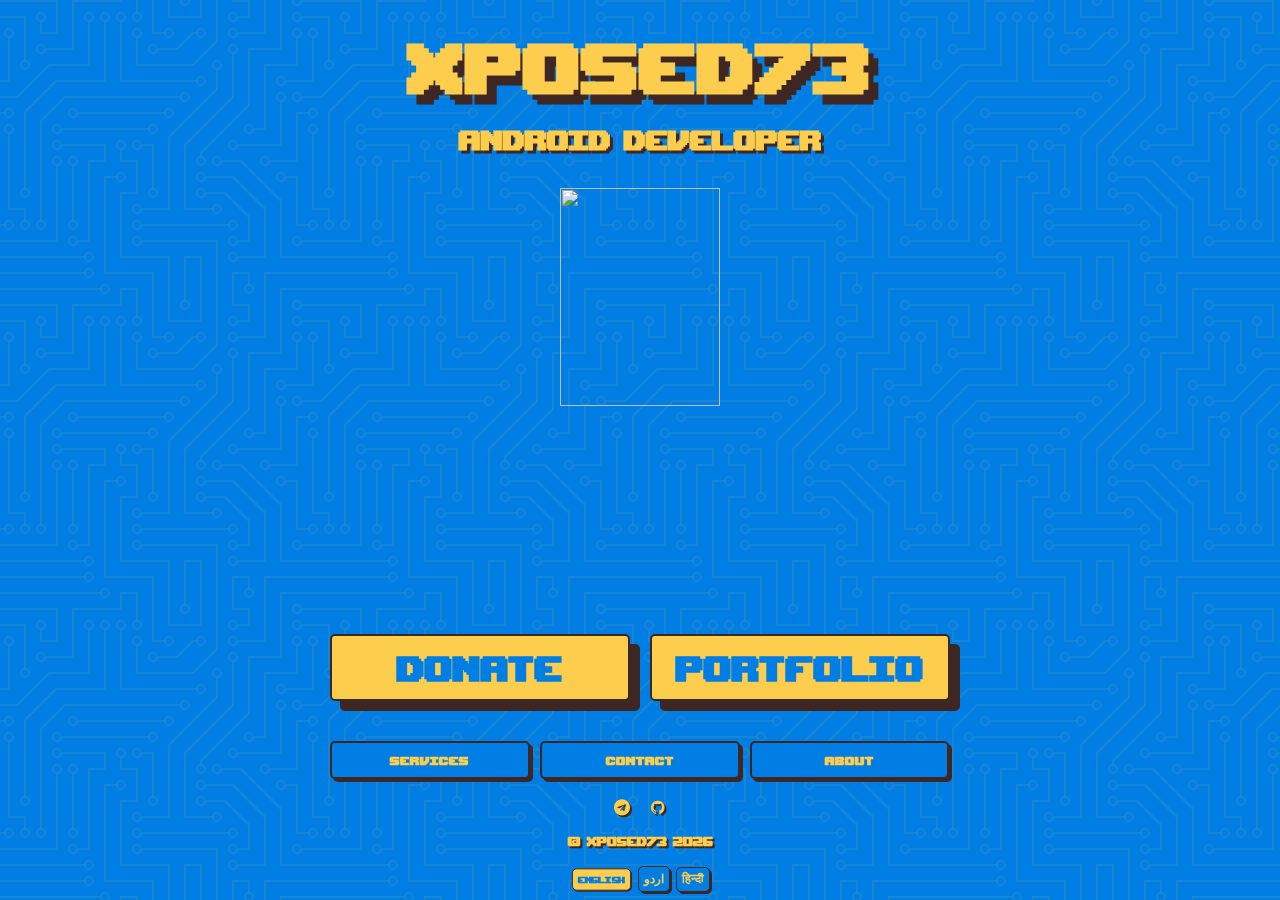
==== commit 288b1a21: "Neu-Brutalism Page Added" ====
--- a/index.html
+++ b/index.html
@@ -1,166 +1,164 @@
-<!DOCTYPE html>
-<html>
+<html  lang="en" >
+
 <head>
-    <meta charset="UTF-8">
-    <title>xposed73</title>
-    <style>
-        .container {
-  width: 250px;
-  height: 250px;
-}
+<title>XPOSED73</title>
 
-.terminal_toolbar {
-  display: flex;
-  height: 30px;
-  align-items: center;
-  padding: 0 8px;
-  box-sizing: border-box;
-  border-top-left-radius: 5px;
-  border-top-right-radius: 5px;
-  background: #212121;
-  justify-content: space-between;
-}
+		<meta charset="utf-8" />
+    <link rel="stylesheet" href="./style.css">
+		<meta name="viewport" content="width=device-width, initial-scale=1, user-scalable=no" />
+		<meta name="description" content="A Neubrutalism Theme" />
+		<meta name="keywords" content="Theme, HTML, Neubrutalism, Brutalism" />
+    <link rel="alternate" hreflang="de" href="index_DE" />
+    <link rel="alternate" hreflang="ru" href="index_RU" />
+    <link rel="stylesheet" href="https://cdnjs.cloudflare.com/ajax/libs/font-awesome/4.7.0/css/font-awesome.min.css">
+    <link rel="icon" type="image/png" href="favicon.png">
 
-.butt {
-  display: flex;
-  align-items: center;
-}
+</head>
 
-.btn {
-  display: flex;
-  justify-content: center;
-  align-items: center;
-  padding: 0;
-  margin-right: 5px;
-  font-size: 8px;
-  height: 12px;
-  width: 12px;
-  box-sizing: border-box;
-  border: none;
-  border-radius: 100%;
-  background: linear-gradient(#7d7871 0%, #595953 100%);
-  text-shadow: 0px 1px 0px rgba(255, 255, 255, 0.2);
-  box-shadow: 0px 0px 1px 0px #41403A, 0px 1px 1px 0px #474642;
-}
-
-.btn-color {
-  background: #ee411a;
-}
-
-.btn:hover {
-  cursor: pointer;
-}
-
-.btn:focus {
-  outline: none;
-}
-
-.butt--exit {
-  background: linear-gradient(#f37458 0%, #de4c12 100%);
-}
-
-.add_tab {
-  border: 1px solid #fff;
-  color: #fff;
-  padding: 0 6px;
-  border-radius: 4px 4px 0 0;
-  border-bottom: none;
-  cursor: pointer;
-}
-
-.user {
-  color: #d5d0ce;
-  margin-left: 6px;
-  font-size: 14px;
-  line-height: 15px;
-}
-
-.terminal_body {
-  background: rgba(0, 0, 0, 0.6);
-  height: calc(100% - 30px);
-  padding-top: 2px;
-  margin-top: -1px;
-  font-size: 12px;
-  border-bottom-left-radius: 5px;
-  border-bottom-right-radius: 5px;
-}
-
-.terminal_promt {
-  display: flex;
-}
-
-.terminal_promt span {
-  margin-left: 4px;
-}
-
-.terminal_user {
-  color: #1eff8e;
-}
-
-.terminal_location {
-  color: #4878c0;
-}
-
-.terminal_bling {
-  color: #dddddd;
-}
-
-.terminal_cursor {
-  display: block;
-  height: 14px;
-  width: 5px;
-  margin-left: 10px;
-  animation: curbl 1200ms linear infinite;
-}
-
-@keyframes curbl {
-
-  0% {
-    background: #ffffff;
-  }
-
-  49% {
-    background: #ffffff;
-  }
-
-  60% {
-    background: transparent;
-  }
-
-  99% {
-    background: transparent;
-  }
-
-  100% {
-    background: #ffffff;
-  }
-}
-    </style>
-</head>
 
 <body>
 
-    <div class="container">
-        <div class="terminal_toolbar">
-            <div class="butt">
-                <button class="btn btn-color"></button>
-                <button class="btn"></button>
-                <button class="btn"></button>
-            </div>
-            <p class="user">root@xposed73: ~</p>
-            <div class="add_tab">
-                +
-            </div>
-        </div>
-        <div class="terminal_body">
-            <div class="terminal_promt">
-                <span class="terminal_user">root@xposed73:</span>
-                <span class="terminal_location">~</span>
-                <span class="terminal_bling">$</span>
-                <span class="terminal_cursor"></span>
-            </div>
-        </div>
+  <script  src="./script.js"></script>
+  <script  src="https://gumroad.com/js/gumroad-embed.js"></script>
+
+
+<div class="main">
+<center>
+
+<div>
+  <h1>XPOSED73</h1>
+  <h2>ANDROID DEVELOPER</h2>
+</div>
+
+<img style="-webkit-filter: drop-shadow(0px 0px 0px var(--color4));" src="https://raw.githubusercontent.com/prim4t/minions.support/main/helperss.png" width="50%"><div>
+
+<div class="row">
+
+<div class="column">
+  <div class="content">
+    <div align="center"><a style="text-decoration: none;" class="BIGBUTTON" href="" >Donate</a></div>
+  </div>
+</div>
+
+
+<div class="column">
+  <div class="content">
+    <div align="center"><a style="text-decoration: none;" class="BIGBUTTON" href="https://github.com/xposed73?tab=repositories" >PORTFOLIO</a></div>
+  </div>
+</div>
+
+</div>
+</div>
+</center>
+</div>
+
+<center>
+<div class="main">
+<div class="row2">
+
+<div class="column2">
+  <div class="content2">
+    <div align="center"><label class="button button1" for="modal-1">SERVICES</label></div>
+  </div>
+</div>
+
+<div class="column2">
+  <div class="content2">
+    <div align="center"><a href="mailto:xainull@outlook.com" class="button button1">CONTACT</a></div>
+  </div>
+</div>
+
+
+<div class="column2">
+  <div class="content2">
+    <div align="center"><label class="button button1" for="modal-3">ABOUT</label></div>
+  </div>
+</div>
+
+</div>
+
+
+<a href="https://t.me/xposed73" class="fa fa-telegram"></a>
+<a href="https://github.com/xposed73" class="fa fa-github"></a>
+
+<div><p> © XPOSED73 <script>document.write( new Date().getFullYear() );</script> </p></div>
+
+<div align="center">
+<a style="text-decoration: none;" class="button buttonmini active" >English</a>
+<a style="text-decoration: none;" href="" class="button buttonmini" >اردو</a>
+<a style="text-decoration: none;" href="" class="button buttonmini" >हिन्दी</a>
+</div>
+
+</center>
+</div>
+
+<input class="modal-state" id="modal-1" type="checkbox" />
+<div class="modal">
+  <label class="modal__bg" for="modal-1"></label>
+  <div class="modal__inner" style=" padding-left: 25px; padding-right: 25px;">
+    <label class="modal__close" for="modal-1"></label>
+    
+    <h3>Services</h3>
+    <ul>
+      <li>Android App Development</li>
+      <li>Web Development</li>
+      <li>AWS EC2 Management</li>
+      <li>Cloud Infrastructure Consulting</li>
+      <li>Full Stack Development</li>
+      <li>API Development and Integration</li>
+      <li>Deployment Automation</li>
+      <li>Performance Optimization</li>
+      <li>Security Auditing and Implementation</li>
+      <li>Continuous Monitoring and Support</li>
+    </ul>
+
+<center>
+<label class="button button1" for="modal-1">Back</label>
+</center>
+
+
+  </div>
+</div>
+
+<input class="modal-state" id="modal-2" type="checkbox" />
+<div class="modal">
+  <label class="modal__bg" for="modal-2"></label>
+  <div class="modal__inner">
+    <label class="modal__close" for="modal-2"></label>
+<center>
+
+</center>
+
+    
+  </div>
+</div>
+
+<input class="modal-state" id="modal-3" type="checkbox" />
+<div class="modal">
+  <label class="modal__bg" for="modal-3"></label>
+  <div class="modal__inner" style=" padding-left: 25px; padding-right: 25px;">
+    <label class="modal__close" for="modal-3"></label>
+    
+    <h3>About Me</h3>
+    <br>I am an experienced Android and web developer with a strong background in AWS EC2 management. With expertise in building dynamic mobile applications and responsive websites, I offer comprehensive solutions to meet your digital needs. From cloud infrastructure consulting to deployment automation and continuous support, I ensure efficient and secure solutions tailored to your requirements.</br>
+
+<center>
+<label class="button button1" for="modal-3">Back</label>
+</center>
+
+
+  </div>
+</div>
+
+<input class="modal-state" id="modal-3" type="checkbox" />
+  <div class="modal">
+    <label class="modal__bg" for="modal-3"></label>
+    <div class="modal__inner">
+      <label class="modal__close" for="modal-3"></label>
+  
     </div>
+  </div>
+</div>
 
 </body>
 </html>
--- a/style.css
+++ b/style.css
@@ -0,0 +1,498 @@
+
+@font-face {
+    font-family: upheavtt;
+    src: url("./upheavtt.ttf");
+}
+
+
+ :root {
+  --bg: #007ee3;
+  --color1: #FDCD4D;
+  --color2: #FDCD4D; 
+  --color3: #FDCD4D; 
+  --color4: #3E2723;
+  --font1: 'upheavtt';
+  --font2: 'upheavtt';
+  --pattern: url("data:image/svg+xml,%3Csvg xmlns='http://www.w3.org/2000/svg' viewBox='0 0 304 304' width='304' height='304'%3E%3Cpath fill='%23fdcd4d' fill-opacity='0.1' d='M44.1 224a5 5 0 1 1 0 2H0v-2h44.1zm160 48a5 5 0 1 1 0 2H82v-2h122.1zm57.8-46a5 5 0 1 1 0-2H304v2h-42.1zm0 16a5 5 0 1 1 0-2H304v2h-42.1zm6.2-114a5 5 0 1 1 0 2h-86.2a5 5 0 1 1 0-2h86.2zm-256-48a5 5 0 1 1 0 2H0v-2h12.1zm185.8 34a5 5 0 1 1 0-2h86.2a5 5 0 1 1 0 2h-86.2zM258 12.1a5 5 0 1 1-2 0V0h2v12.1zm-64 208a5 5 0 1 1-2 0v-54.2a5 5 0 1 1 2 0v54.2zm48-198.2V80h62v2h-64V21.9a5 5 0 1 1 2 0zm16 16V64h46v2h-48V37.9a5 5 0 1 1 2 0zm-128 96V208h16v12.1a5 5 0 1 1-2 0V210h-16v-76.1a5 5 0 1 1 2 0zm-5.9-21.9a5 5 0 1 1 0 2H114v48H85.9a5 5 0 1 1 0-2H112v-48h12.1zm-6.2 130a5 5 0 1 1 0-2H176v-74.1a5 5 0 1 1 2 0V242h-60.1zm-16-64a5 5 0 1 1 0-2H114v48h10.1a5 5 0 1 1 0 2H112v-48h-10.1zM66 284.1a5 5 0 1 1-2 0V274H50v30h-2v-32h18v12.1zM236.1 176a5 5 0 1 1 0 2H226v94h48v32h-2v-30h-48v-98h12.1zm25.8-30a5 5 0 1 1 0-2H274v44.1a5 5 0 1 1-2 0V146h-10.1zm-64 96a5 5 0 1 1 0-2H208v-80h16v-14h-42.1a5 5 0 1 1 0-2H226v18h-16v80h-12.1zm86.2-210a5 5 0 1 1 0 2H272V0h2v32h10.1zM98 101.9V146H53.9a5 5 0 1 1 0-2H96v-42.1a5 5 0 1 1 2 0zM53.9 34a5 5 0 1 1 0-2H80V0h2v34H53.9zm60.1 3.9V66H82v64H69.9a5 5 0 1 1 0-2H80V64h32V37.9a5 5 0 1 1 2 0zM101.9 82a5 5 0 1 1 0-2H128V37.9a5 5 0 1 1 2 0V82h-28.1zm16-64a5 5 0 1 1 0-2H146v44.1a5 5 0 1 1-2 0V18h-26.1zm102.2 270a5 5 0 1 1 0 2H98v14h-2v-16h124.1zM242 149.9V160h16v34h-16v62h48v48h-2v-46h-48v-66h16v-30h-16v-12.1a5 5 0 1 1 2 0zM53.9 18a5 5 0 1 1 0-2H64V2H48V0h18v18H53.9zm112 32a5 5 0 1 1 0-2H192V0h50v2h-48v48h-28.1zm-48-48a5 5 0 0 1-9.8-2h2.07a3 3 0 1 0 5.66 0H178v34h-18V21.9a5 5 0 1 1 2 0V32h14V2h-58.1zm0 96a5 5 0 1 1 0-2H137l32-32h39V21.9a5 5 0 1 1 2 0V66h-40.17l-32 32H117.9zm28.1 90.1a5 5 0 1 1-2 0v-76.51L175.59 80H224V21.9a5 5 0 1 1 2 0V82h-49.59L146 112.41v75.69zm16 32a5 5 0 1 1-2 0v-99.51L184.59 96H300.1a5 5 0 0 1 3.9-3.9v2.07a3 3 0 0 0 0 5.66v2.07a5 5 0 0 1-3.9-3.9H185.41L162 121.41v98.69zm-144-64a5 5 0 1 1-2 0v-3.51l48-48V48h32V0h2v50H66v55.41l-48 48v2.69zM50 53.9v43.51l-48 48V208h26.1a5 5 0 1 1 0 2H0v-65.41l48-48V53.9a5 5 0 1 1 2 0zm-16 16V89.41l-34 34v-2.82l32-32V69.9a5 5 0 1 1 2 0zM12.1 32a5 5 0 1 1 0 2H9.41L0 43.41V40.6L8.59 32h3.51zm265.8 18a5 5 0 1 1 0-2h18.69l7.41-7.41v2.82L297.41 50H277.9zm-16 160a5 5 0 1 1 0-2H288v-71.41l16-16v2.82l-14 14V210h-28.1zm-208 32a5 5 0 1 1 0-2H64v-22.59L40.59 194H21.9a5 5 0 1 1 0-2H41.41L66 216.59V242H53.9zm150.2 14a5 5 0 1 1 0 2H96v-56.6L56.6 162H37.9a5 5 0 1 1 0-2h19.5L98 200.6V256h106.1zm-150.2 2a5 5 0 1 1 0-2H80v-46.59L48.59 178H21.9a5 5 0 1 1 0-2H49.41L82 208.59V258H53.9zM34 39.8v1.61L9.41 66H0v-2h8.59L32 40.59V0h2v39.8zM2 300.1a5 5 0 0 1 3.9 3.9H3.83A3 3 0 0 0 0 302.17V256h18v48h-2v-46H2v42.1zM34 241v63h-2v-62H0v-2h34v1zM17 18H0v-2h16V0h2v18h-1zm273-2h14v2h-16V0h2v16zm-32 273v15h-2v-14h-14v14h-2v-16h18v1zM0 92.1A5.02 5.02 0 0 1 6 97a5 5 0 0 1-6 4.9v-2.07a3 3 0 1 0 0-5.66V92.1zM80 272h2v32h-2v-32zm37.9 32h-2.07a3 3 0 0 0-5.66 0h-2.07a5 5 0 0 1 9.8 0zM5.9 0A5.02 5.02 0 0 1 0 5.9V3.83A3 3 0 0 0 3.83 0H5.9zm294.2 0h2.07A3 3 0 0 0 304 3.83V5.9a5 5 0 0 1-3.9-5.9zm3.9 300.1v2.07a3 3 0 0 0-1.83 1.83h-2.07a5 5 0 0 1 3.9-3.9zM97 100a3 3 0 1 0 0-6 3 3 0 0 0 0 6zm0-16a3 3 0 1 0 0-6 3 3 0 0 0 0 6zm16 16a3 3 0 1 0 0-6 3 3 0 0 0 0 6zm16 16a3 3 0 1 0 0-6 3 3 0 0 0 0 6zm0 16a3 3 0 1 0 0-6 3 3 0 0 0 0 6zm-48 32a3 3 0 1 0 0-6 3 3 0 0 0 0 6zm16 16a3 3 0 1 0 0-6 3 3 0 0 0 0 6zm32 48a3 3 0 1 0 0-6 3 3 0 0 0 0 6zm-16 16a3 3 0 1 0 0-6 3 3 0 0 0 0 6zm32-16a3 3 0 1 0 0-6 3 3 0 0 0 0 6zm0-32a3 3 0 1 0 0-6 3 3 0 0 0 0 6zm16 32a3 3 0 1 0 0-6 3 3 0 0 0 0 6zm32 16a3 3 0 1 0 0-6 3 3 0 0 0 0 6zm0-16a3 3 0 1 0 0-6 3 3 0 0 0 0 6zm-16-64a3 3 0 1 0 0-6 3 3 0 0 0 0 6zm16 0a3 3 0 1 0 0-6 3 3 0 0 0 0 6zm16 96a3 3 0 1 0 0-6 3 3 0 0 0 0 6zm0 16a3 3 0 1 0 0-6 3 3 0 0 0 0 6zm16 16a3 3 0 1 0 0-6 3 3 0 0 0 0 6zm16-144a3 3 0 1 0 0-6 3 3 0 0 0 0 6zm0 32a3 3 0 1 0 0-6 3 3 0 0 0 0 6zm16-32a3 3 0 1 0 0-6 3 3 0 0 0 0 6zm16-16a3 3 0 1 0 0-6 3 3 0 0 0 0 6zm-96 0a3 3 0 1 0 0-6 3 3 0 0 0 0 6zm0 16a3 3 0 1 0 0-6 3 3 0 0 0 0 6zm16-32a3 3 0 1 0 0-6 3 3 0 0 0 0 6zm96 0a3 3 0 1 0 0-6 3 3 0 0 0 0 6zm-16-64a3 3 0 1 0 0-6 3 3 0 0 0 0 6zm16-16a3 3 0 1 0 0-6 3 3 0 0 0 0 6zm-32 0a3 3 0 1 0 0-6 3 3 0 0 0 0 6zm0-16a3 3 0 1 0 0-6 3 3 0 0 0 0 6zm-16 0a3 3 0 1 0 0-6 3 3 0 0 0 0 6zm-16 0a3 3 0 1 0 0-6 3 3 0 0 0 0 6zm-16 0a3 3 0 1 0 0-6 3 3 0 0 0 0 6zM49 36a3 3 0 1 0 0-6 3 3 0 0 0 0 6zm-32 0a3 3 0 1 0 0-6 3 3 0 0 0 0 6zm32 16a3 3 0 1 0 0-6 3 3 0 0 0 0 6zM33 68a3 3 0 1 0 0-6 3 3 0 0 0 0 6zm16-48a3 3 0 1 0 0-6 3 3 0 0 0 0 6zm0 240a3 3 0 1 0 0-6 3 3 0 0 0 0 6zm16 32a3 3 0 1 0 0-6 3 3 0 0 0 0 6zm-16-64a3 3 0 1 0 0-6 3 3 0 0 0 0 6zm0 16a3 3 0 1 0 0-6 3 3 0 0 0 0 6zm-16-32a3 3 0 1 0 0-6 3 3 0 0 0 0 6zm80-176a3 3 0 1 0 0-6 3 3 0 0 0 0 6zm16 0a3 3 0 1 0 0-6 3 3 0 0 0 0 6zm-16-16a3 3 0 1 0 0-6 3 3 0 0 0 0 6zm32 48a3 3 0 1 0 0-6 3 3 0 0 0 0 6zm16-16a3 3 0 1 0 0-6 3 3 0 0 0 0 6zm0-32a3 3 0 1 0 0-6 3 3 0 0 0 0 6zm112 176a3 3 0 1 0 0-6 3 3 0 0 0 0 6zm-16 16a3 3 0 1 0 0-6 3 3 0 0 0 0 6zm0 16a3 3 0 1 0 0-6 3 3 0 0 0 0 6zm0 16a3 3 0 1 0 0-6 3 3 0 0 0 0 6zM17 180a3 3 0 1 0 0-6 3 3 0 0 0 0 6zm0 16a3 3 0 1 0 0-6 3 3 0 0 0 0 6zm0-32a3 3 0 1 0 0-6 3 3 0 0 0 0 6zm16 0a3 3 0 1 0 0-6 3 3 0 0 0 0 6zM17 84a3 3 0 1 0 0-6 3 3 0 0 0 0 6zm32 64a3 3 0 1 0 0-6 3 3 0 0 0 0 6zm16-16a3 3 0 1 0 0-6 3 3 0 0 0 0 6z'%3E%3C/path%3E%3C/svg%3E");
+}
+
+
+
+
+* {
+  box-sizing: border-box;
+}
+
+body {
+  background-color: var(--bg);
+  font-family: var(--font1);
+  color: var(--color1); 
+  background-image: var(--pattern); 
+  background-position: top center; 
+
+        margin-top: 20px;
+}
+
+/* Center website */
+.main {
+
+        border-radius: 5px;
+        padding: 0px;
+        padding-left: 0px;
+        padding-right: 0px;
+        color: var(--color1);
+        margin: auto;
+        margin-top: 0px;
+        max-width: 40em;
+
+}
+
+
+h1
+{
+font-family: var(--font1);
+font-size:72pt;
+margin-top: 0;
+ -webkit-filter: drop-shadow(10px 10px 0 var(--color4));
+}
+
+h2
+{
+font-family: var(--font1);
+font-size: 28pt;
+margin-top: -50px;
+ -webkit-filter: drop-shadow(3px 3px 0 var(--color4));
+}
+
+h3
+{
+font-family: var(--font1);
+font-size: 57pt;
+margin-top: 0%;
+margin-bottom: 0;
+ -webkit-filter: drop-shadow(5px 5px 0 var(--color4));
+}
+
+h4
+{
+
+ -webkit-filter: drop-shadow(3px 3px 0 var(--color4));
+font-family: var(--font1);
+font-size: 25pt;
+margin-top: -1%;
+margin-bottom: 0;
+}
+
+span
+{
+color: var(--color2);
+font-family: var(--font2);
+font-weight: 400px;
+font-size: 12pt;
+}
+
+p
+{
+color: var(--color2);
+font-family: var(--font2);
+font-weight: 400px;
+font-size: 13pt;
+font-weight: bold;
+  -webkit-filter: drop-shadow(2px 2px 0 var(--color4));
+}
+
+a
+{ 
+color: var(--color3);
+font-family: var(--font2);
+font-size: 20pt;
+ -webkit-filter: drop-shadow(2px 2px 0 var(--color4));
+font-weight: bold;
+}
+
+a:link {
+
+}
+
+a:visited {
+
+}
+
+hr {
+  margin-bottom: 0%;
+  opacity: 100%; 
+  border-radius: 5px; 
+  height: 0px; 
+  border: 5px solid var(--color1); 
+  width: 85%;
+  }
+
+img {
+margin-top: 0px;
+  }
+
+
+.BIGBUTTON {
+font-weight: bold;
+font-family: var(--font1); 
+border-radius: 5px;
+  margin-top: 0px;
+  margin-bottom: 0%;
+  display: block;
+  cursor: pointer;
+  padding: 10px 10px;
+  font-size: 35pt;
+  background-color: var(--color1);
+  color: var(--bg); 
+ -webkit-filter: drop-shadow(10px 10px 0 var(--color4));
+  border: 2px solid var(--color4); 
+  text-decoration: none;
+  transition: all 0.4s;
+} 
+
+.active, .BIGBUTTON:hover {
+  scale: 0.97;
+ -webkit-filter: drop-shadow(1px 1px 0 var(--color4));
+  transition: all 0.4s;
+}
+
+
+
+.button1 {
+
+font-weight: bold;
+font-family: var(--font2); 
+border-radius: 5px;
+  margin-top: 20px;
+  margin-bottom: 0%;
+  display: block;
+  cursor: pointer;
+  padding: 10px 10px;
+  font-size: 100%;
+  background-color: var(--bg);
+  color: var(--color1); 
+  border: 2px solid var(--color4); 
+  text-decoration: none;
+  -webkit-filter: drop-shadow(3px 3px 0 var(--color4));
+} 
+
+.active, .button1:hover {
+  background-color: var(--color1);
+  color: var(--bg); 
+}
+
+.button2 {
+font-weight: bold;
+font-family: var(--font2); 
+border-radius: 5px;
+  margin-top: 20px;
+  margin-bottom: 0%;
+  display: block;
+  cursor: pointer;
+  padding: 10px 10px;
+  font-size: 125%;
+  background-color: var(--color1); 
+  color: var(--bg); 
+  border: 5px solid var(--bg); 
+  text-decoration: none;
+} 
+
+.active, .button2:hover {
+  background-color: var(--bg);
+  color: var(--color1); 
+ 
+}
+
+.buttonmini {
+
+font-weight: default;
+font-family: var(--font2); 
+border-radius: 5px;
+  margin-top: 0px;
+  margin-bottom: 0%;
+  display: inline-block;
+  cursor: pointer;
+  padding: 5px 5px;
+  font-size: 75%;
+  color: var(--color1); 
+  border: 1px solid var(--color4); 
+  background-color: var(--bg);
+} 
+
+.active, .buttonmini:hover {
+  background-color: var(--color1);
+  color: var(--bg); 
+ 
+}
+
+.row2 {
+  margin: 0px 0px;
+}
+
+/* Add padding BETWEEN each column */
+.row2,
+.row2 > .column2 {
+  padding: 5px;
+}
+
+/* Create four equal columns that floats next to each other */
+.column2 {
+  float: left;
+  width: 33.3%;
+
+  
+}
+
+/* Clear floats after rows */ 
+.row2:after {
+  content: "";
+  display: table;
+  clear: both;
+  padding: 5px;
+}
+
+/* Content */
+
+.content2 {
+
+  padding: 0px;
+
+}
+
+
+
+
+
+.row {
+  margin: 0px 0px;
+}
+
+/* Add padding BETWEEN each column */
+.row,
+.row > .column {
+  padding: 0px;
+}
+
+/* Create four equal columns that floats next to each other */
+.column {
+  float: left;
+  width: 50%;
+
+  
+}
+
+/* Clear floats after rows */ 
+.row:after {
+  content: "";
+  display: table;
+  clear: both;
+  padding: 0px;
+}
+
+/* Content */
+
+.content {
+
+  padding: 10px;
+
+}
+
+
+
+
+ /* Style the tab */
+.tab {
+  overflow: hidden;
+padding-bottom: 20px;
+
+}
+
+/* Style the buttons that are used to open the tab content */
+.tab button {
+font-weight: bold;
+font-family: var(--font2); 
+border-radius: 5px;
+  margin-top: 20px;
+  margin-right: 10px;
+  display: inline-block;
+  cursor: pointer;
+  padding: 10px 10px;
+  font-size: 125%;
+  background-color: var(--bg); 
+  color: var(--color1); 
+  border: 5px solid var(--color1); 
+ 
+}
+
+/* Change background color of buttons on hover */
+.tab button:hover {
+    background-color: var(--color1);
+  color: var(--bg); 
+}
+
+/* Create an active/current tablink class */
+.tab button.active {
+    background-color: var(--color1);
+  color: var(--bg); 
+}
+
+/* Style the tab content */
+.tabcontent {
+  display: none;
+padding-top: 0px;
+
+} 
+
+
+/* [Object] Modal
+ * =============================== */
+.modal {
+  opacity: 0;
+  visibility: hidden;
+  position: fixed;
+  top: 0;
+  right: 0;
+  bottom: 0;
+  left: 0;
+  text-align: left;
+  z-index: 1;
+
+}
+
+.modal__bg {
+  position: absolute;
+  top: 0;
+  right: 0;
+  bottom: 0;
+  left: 0;
+  cursor: pointer;
+  background-color: var(--bg);
+  background-image: var(--pattern); 
+  background-position: top center; 
+
+}
+
+.modal-state {
+  display: none;
+}
+
+.modal-state:checked + .modal {
+  opacity: 1;
+  visibility: visible;
+}
+
+.modal-state:checked + .modal .modal__inner {
+  top: 0;
+}
+
+.modal__inner {
+
+  position: absolute;
+  top: 10%;
+  right: 0;
+  bottom: 0;
+  left: 0;
+max-width: 40em;
+  margin: auto;
+  overflow: auto;
+  border: 5px solid var(--color4);
+  background-color: var(--bg);
+  border-radius: 5px;
+  padding: 4em 2em;
+  height: 50%;
+
+
+}
+
+.modal__close {
+  position: absolute;
+  right: 1em;
+  top: 1em;
+  width: 2.1em;
+  height: 2.1em;
+  cursor: pointer;
+}
+
+.modal__close:after,
+.modal__close:before {
+  content: '';
+  position: absolute;
+  width: 5px;
+  height: 2.5em;
+  background: var(--color1); 
+  display: block;
+  transform: rotate(45deg);
+  left: 50%;
+  margin: -3px 0 0 -1px;
+  top: 0;
+}
+
+.modal__close:hover:after,
+.modal__close:hover:before {
+  background: #aaa;
+}
+
+.modal__close:before {
+  transform: rotate(-45deg);
+}
+
+.fa {
+    
+  color: var(--color1); 
+  padding: 0px;
+  font-size: 20px;
+  width: 30px;
+  text-align: center;
+  text-decoration: none;
+  margin: 0px 0px;
+} 
+
+
+
+/* Responsive layout - makes the two columns stack on top of each other instead of next to each other */
+@media screen and (max-width: 855px) {
+  .column {
+    width: 100%;
+  }
+
+  .column2 {
+    width: 100%;
+  }
+
+	
+  .modal__inner {
+    width: 90%;
+    height: 90%;
+    box-sizing: border-box;
+    padding: 10px 10px;
+    padding-top: 65px;
+  }
+
+img {
+margin-top: 0px;
+  }
+
+.BIGBUTTON {
+  font-size: 10vw;
+  }
+
+  h1
+  {
+  font-size: 10vw;
+  }
+  h2
+  {
+  font-size: 4.5vw;
+  margin-top: -25px;
+  }
+
+  h3
+  {
+  font-size: 10vw;
+  }
+
+  hr {
+    width: 95%;
+  }
+
+}